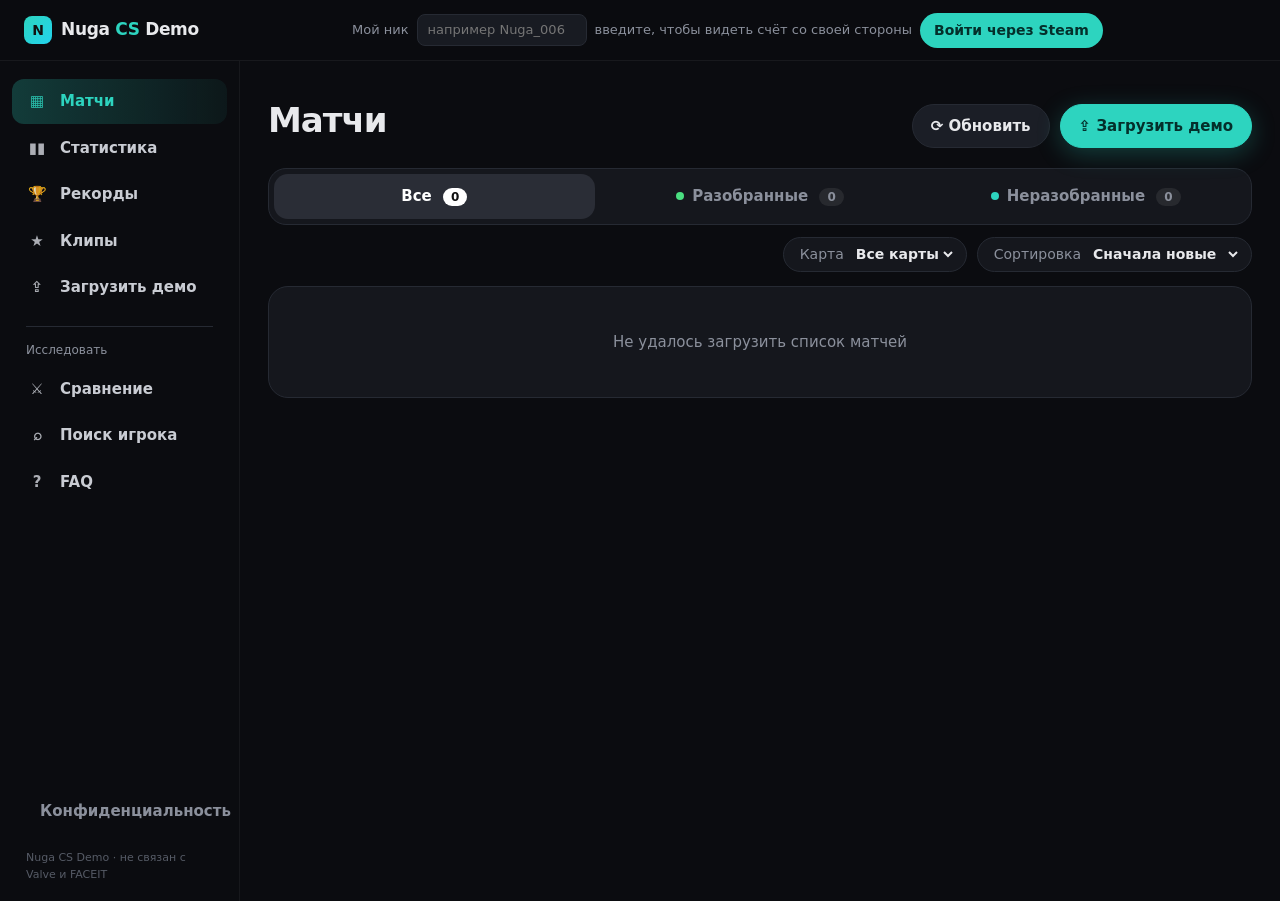
==== static/index.html @ 15edcbb3 "Удаление разбора: кнопка 🗑 в списке матчей и на странице матча DELETE /api/match/<id> — может удалит" ====
<!doctype html>
<html lang="ru">
<head>
<meta charset="utf-8">
<meta name="viewport" content="width=device-width, initial-scale=1, viewport-fit=cover">
<title>Nuga CS Demo</title>
<link rel="manifest" href="/static/manifest.json">
<meta name="theme-color" content="#0b0c10">
<link rel="icon" type="image/png" href="/static/icons/favicon-64.png">
<link rel="apple-touch-icon" href="/static/icons/apple-touch-icon.png">
<meta name="apple-mobile-web-app-capable" content="yes">
<meta name="mobile-web-app-capable" content="yes">
<meta name="apple-mobile-web-app-status-bar-style" content="black-translucent">
<meta name="apple-mobile-web-app-title" content="Nuga CS">
<style>
  :root {
    --bg: #0f1115; --panel: #181b22; --line: #262a33;
    --text: #e8e9ec; --muted: #8b909c; --accent: #2dd4bf; --on-accent: #042f2b;
    --win: #4ade80; --lose: #e0474c;
    --t: #e8b14a; --ct: #5b9dff;
  }
  * { box-sizing: border-box; }
  body { margin: 0; background: var(--bg); color: var(--text);
         font: 15px/1.5 system-ui, -apple-system, "Segoe UI", sans-serif; }
  .wrap { max-width: 1100px; margin: 0 auto; padding: 32px 16px 64px; }
  h1 { margin: 0 0 4px; font-size: 28px; }
  h1 span { color: var(--accent); }
  .sub { color: var(--muted); margin-bottom: 28px; }

  .drop { display: block; border: 2px dashed var(--line); border-radius: 14px; padding: 40px 16px;
          text-align: center; background: var(--panel); cursor: pointer; transition: .15s; }
  .drop:hover, .drop.over { border-color: var(--accent); }
  .drop b { color: var(--accent); }
  .drop small { color: var(--muted); display: block; margin-top: 6px; }
  input[type=file] { display: none; }

  .status { margin-top: 16px; color: var(--muted); min-height: 22px; }
  .status.err { color: var(--lose); }
  .bar { height: 6px; background: var(--line); border-radius: 3px; overflow: hidden; margin-top: 8px; display: none; }
  .bar div { height: 100%; width: 0; background: var(--accent); transition: width .2s; }

  .result { display: none; margin-top: 32px; }
  .meta { display: flex; gap: 12px; flex-wrap: wrap; margin-bottom: 20px; }
  .chip { background: var(--panel); border: 1px solid var(--line); border-radius: 999px; padding: 6px 14px; }
  .chip b { color: var(--accent); }

  h2 { font-size: 18px; margin: 28px 0 10px; }
  .scroll { overflow-x: auto; background: var(--panel); border: 1px solid var(--line); border-radius: 12px; }
  table { border-collapse: collapse; width: 100%; white-space: nowrap; }
  th, td { padding: 9px 12px; text-align: right; border-bottom: 1px solid var(--line); }
  th { color: var(--muted); font-weight: 600; font-size: 13px; }
  th:first-child, td:first-child { text-align: left; }
  tr:last-child td { border-bottom: 0; }
  .team-head td { background: #1f232c; color: var(--accent); font-weight: 600; text-align: left; }
  .good { color: var(--win); } .bad { color: var(--lose); }

  .duel td { text-align: center; min-width: 70px; }
  .duel th { text-align: center; }
  .cell { border-radius: 6px; padding: 4px 6px; display: inline-block; min-width: 52px; }

  /* --- 2D-реплей --- */
  .rounds { display: flex; flex-wrap: wrap; gap: 6px; margin-bottom: 12px; }
  .rbtn { background: var(--panel); color: var(--text); border: 1px solid var(--line); border-radius: 8px;
          padding: 4px 0; width: 38px; cursor: pointer; font: inherit; font-size: 13px; border-bottom-width: 3px; }
  .rbtn.t { border-bottom-color: var(--t); } .rbtn.ct { border-bottom-color: var(--ct); }
  .rbtn.active { background: var(--accent); border-color: var(--accent); color: var(--on-accent); }

  .replay { display: grid; grid-template-columns: minmax(0, 640px) 1fr; gap: 16px; align-items: start; }
  @media (max-width: 820px) { .replay { grid-template-columns: 1fr; } }
  .stage { background: var(--panel); border: 1px solid var(--line); border-radius: 12px; padding: 10px; }
  canvas { width: 100%; aspect-ratio: 1; display: block; border-radius: 8px; background: #0b0d11; }
  .controls { display: flex; align-items: center; gap: 10px; margin-top: 10px; }
  .controls button { background: var(--accent); color: var(--on-accent); border: 0; border-radius: 8px; padding: 6px 14px;
                     font: inherit; cursor: pointer; min-width: 74px; }
  .controls select { background: var(--bg); color: var(--text); border: 1px solid var(--line);
                     border-radius: 8px; padding: 5px; font: inherit; }
  .controls input[type=range] { flex: 1; accent-color: var(--accent); }
  .time { font-variant-numeric: tabular-nums; color: var(--muted); min-width: 44px; text-align: right; }

  .feed { background: var(--panel); border: 1px solid var(--line); border-radius: 12px; padding: 12px; min-height: 120px; }
  .feed h3 { margin: 0 0 8px; font-size: 14px; color: var(--muted); font-weight: 600; }
  .kill { display: flex; gap: 6px; align-items: baseline; padding: 4px 0; font-size: 14px; flex-wrap: wrap; }
  .kill .w { color: var(--muted); font-size: 12px; }
  .kill .tm { color: var(--muted); font-size: 12px; margin-left: auto; font-variant-numeric: tabular-nums; }
  .tc { color: var(--t); } .ctc { color: var(--ct); }
  .note { color: var(--muted); font-size: 13px; margin-top: 8px; }
  .kill.bomb { color: var(--muted); font-style: italic; }

  /* Поиск игрока FACEIT */
  .search { display: flex; gap: 8px; margin-bottom: 16px; }
  .search input { flex: 1; min-width: 0; background: var(--panel); color: var(--text); border: 1px solid var(--line);
                  border-radius: 10px; padding: 10px 14px; font: inherit; }
  .search input:focus { outline: none; border-color: var(--accent); }
  .search button { background: var(--accent); color: var(--on-accent); border: 0; border-radius: 10px; padding: 0 18px;
                   font: inherit; font-weight: 600; cursor: pointer; }
  .pcard { display: flex; align-items: center; gap: 14px; background: var(--panel); border: 1px solid var(--line);
           border-radius: 12px; padding: 12px 14px; margin-bottom: 10px; }
  .pcard img { width: 52px; height: 52px; border-radius: 50%; object-fit: cover; background: #2a2f3a; }
  .pcard .nm { font-size: 18px; font-weight: 700; }
  .pcard .lv { margin-left: auto; text-align: right; }
  .pcard .lv b { font-size: 22px; color: var(--accent); }
  .mlist { display: flex; flex-direction: column; gap: 6px; margin-bottom: 28px; }
  .mrow { display: grid; grid-template-columns: 6px 150px 1fr 70px 60px 60px 190px; gap: 12px; align-items: center;
          background: var(--panel); border: 1px solid var(--line); border-radius: 10px; padding: 8px 12px 8px 0;
          font-size: 14px; overflow: hidden; }
  .mrow .rs { align-self: stretch; }
  .mrow .rs.w { background: var(--win); } .mrow .rs.l { background: var(--lose); } .mrow .rs.n { background: var(--line); }
  .mrow .mp { font-weight: 600; } .mrow .dt { color: var(--muted); font-size: 12px; }
  .mrow .num { text-align: right; font-variant-numeric: tabular-nums; }
  .mrow a { color: var(--accent); text-decoration: none; text-align: right; font-weight: 600; }
  .mrow a:hover { text-decoration: underline; }
  .mrow .acts { display: flex; gap: 10px; align-items: center; justify-content: flex-end; white-space: nowrap; }
  .mrow .acts button { border: 0; border-radius: 8px; padding: 5px 12px; font: inherit; font-size: 13px; font-weight: 700; cursor: pointer; }
  .mrow .openbtn { background: var(--win); color: #0b0c10; }
  .mrow .upbtn { background: #2a2f3a; color: var(--text); }
  .mrow .upbtn:hover { background: #343a47; }
  .donebadge { display: inline-block; margin-left: 6px; font-size: 11px; font-weight: 700; color: var(--win);
               background: rgba(74,222,128,.15); border-radius: 6px; padding: 1px 6px; vertical-align: 2px; }
  @media (max-width: 700px) {
    .mrow { grid-template-columns: 6px minmax(0, 1fr) 54px 60px 96px; gap: 8px; }
    .mrow .hide, .mrow .acts a { display: none; }
  }

  /* Разобранные матчи */
  .hist { display: grid; grid-template-columns: repeat(auto-fill, minmax(230px, 1fr)); gap: 10px; margin-bottom: 8px; }
  .mcard { background: var(--panel); border: 1px solid var(--line); border-radius: 12px; padding: 12px 14px;
           cursor: pointer; color: var(--text); font: inherit; text-align: left; transition: .15s; }
  .mcard:hover { border-color: var(--accent); transform: translateY(-1px); }
  .mcard .top { display: flex; justify-content: space-between; align-items: baseline; }
  .mcard .mp { font-weight: 700; font-size: 16px; }
  .mcard .sc { font-weight: 800; font-size: 18px; font-variant-numeric: tabular-nums; }
  .mcard .sub { color: var(--muted); font-size: 12px; margin-top: 4px; }
  .mcard .mvp { margin-top: 8px; font-size: 13px; }
  .mcard .mvp b { color: var(--accent); }
  .chip.btn { cursor: pointer; color: var(--text); font: inherit; }
  .mcard.win { border-left: 4px solid var(--win); } .mcard.lose { border-left: 4px solid var(--lose); }
  .mcard .you { color: var(--muted); font-size: 12px; }

  /* Мой ник */
  .mebar { display: flex; align-items: center; gap: 8px; flex-wrap: wrap; color: var(--muted); font-size: 13px; margin: -14px 0 24px; }
  .mebar input { background: var(--panel); color: var(--text); border: 1px solid var(--line); border-radius: 8px;
                 padding: 5px 10px; font: inherit; width: 170px; }
  .mebar input:focus { outline: none; border-color: var(--accent); }
  .mebar b { color: var(--accent); }
  tr.me td { background: rgba(45,212,191, .08); }
  tr.me td:first-child { box-shadow: inset 3px 0 0 var(--accent); }
  .prow.me .pn { color: var(--accent); }
  .chip.btn:hover { border-color: var(--accent); }

  /* Моя статистика */
  .tiles { display: grid; grid-template-columns: repeat(auto-fill, minmax(118px, 1fr)); gap: 8px; margin-bottom: 12px; }
  .tile { background: var(--panel); border: 1px solid var(--line); border-radius: 12px; padding: 10px 12px; }
  .tile .lb { color: var(--muted); font-size: 12px; }
  .tile .vl { font-size: 22px; font-weight: 800; font-variant-numeric: tabular-nums; margin-top: 2px; }
  .tile .vl.good { color: var(--win); } .tile .vl.bad { color: var(--lose); }
  .mygrid { display: grid; grid-template-columns: minmax(0, 3fr) minmax(0, 2fr); gap: 12px; }
  @media (max-width: 820px) { .mygrid { grid-template-columns: 1fr; } }
  .chart { background: var(--panel); border: 1px solid var(--line); border-radius: 12px; padding: 12px 14px; }
  .chart h3, .maps h3 { margin: 0 0 8px; font-size: 14px; color: var(--muted); font-weight: 600; }
  .chart svg { width: 100%; height: auto; display: block; }
  .chart circle { cursor: pointer; }
  .maps { background: var(--panel); border: 1px solid var(--line); border-radius: 12px; padding: 12px 14px; }
  .maprow { display: grid; grid-template-columns: 76px 1fr 54px 44px; gap: 8px; align-items: center; font-size: 13px;
            padding: 6px 0; border-top: 1px solid var(--line); }
  .maprow:first-of-type { border-top: 0; }
  .maprow .wr { height: 8px; background: rgba(224,71,76,.55); border-radius: 4px; overflow: hidden; }
  .maprow .wr i { display: block; height: 100%; background: var(--win); }
  .maprow .n { text-align: right; color: var(--muted); font-variant-numeric: tabular-nums; }
  .maprow .r { text-align: right; font-weight: 700; font-variant-numeric: tabular-nums; }

  /* Разбор игрока */
  .pctrl { display: flex; gap: 10px; flex-wrap: wrap; margin-bottom: 12px; }
  .pctrl select { background: var(--panel); color: var(--text); border: 1px solid var(--line); border-radius: 10px;
                  padding: 8px 12px; font: inherit; min-width: 200px; }
  .seg { display: inline-flex; background: var(--panel); border: 1px solid var(--line); border-radius: 10px; padding: 3px; }
  .seg button { background: none; border: 0; color: var(--muted); font: inherit; padding: 5px 14px; border-radius: 8px; cursor: pointer; }
  .seg button.on { background: var(--accent); color: var(--on-accent); }
  .pgrid { display: grid; grid-template-columns: minmax(0, 640px) 1fr; gap: 16px; align-items: start; }
  @media (max-width: 820px) { .pgrid { grid-template-columns: 1fr; } }
  .pbox { background: var(--panel); border: 1px solid var(--line); border-radius: 12px; padding: 12px 14px; margin-bottom: 12px; }
  .pbox h3 { margin: 0 0 8px; font-size: 14px; color: var(--muted); font-weight: 600; }
  .pchips { display: flex; gap: 8px; flex-wrap: wrap; }
  .pchips .chip { padding: 4px 10px; font-size: 13px; }
  .wrow { display: grid; grid-template-columns: 110px 1fr 34px 48px; gap: 8px; align-items: center; font-size: 13px; padding: 3px 0; }
  .wrow .wb { height: 8px; background: #1f232c; border-radius: 4px; overflow: hidden; }
  .wrow .wb i { display: block; height: 100%; background: var(--accent); border-radius: 4px; }
  .wrow .n { text-align: right; font-variant-numeric: tabular-nums; }
  .wrow .h { text-align: right; color: var(--muted); font-size: 12px; }
  .drow { display: flex; justify-content: space-between; font-size: 13px; padding: 4px 0; border-top: 1px solid var(--line); }
  .drow:first-of-type { border-top: 0; }
  .plink { background: none; border: 0; color: var(--text); font: inherit; padding: 0; cursor: pointer;
           border-bottom: 1px dashed var(--muted); }
  .plink:hover { color: var(--accent); border-color: var(--accent); }

  /* Экономика */
  .eco { overflow-x: auto; background: var(--panel); border: 1px solid var(--line); border-radius: 12px; padding: 12px; }
  .eco-grid { display: grid; gap: 4px; align-items: end; min-width: max-content; }
  .eco-name { font-weight: 600; font-size: 13px; padding-right: 10px; white-space: nowrap; align-self: center; }
  .ecell { width: 52px; background: none; border: 1px solid transparent; border-radius: 8px; padding: 4px 2px;
           cursor: pointer; color: var(--text); font: inherit; display: flex; flex-direction: column;
           align-items: center; gap: 3px; }
  .ecell:hover { border-color: var(--line); }
  .ecell.cur { border-color: var(--accent); }
  .ecell .bar { width: 22px; height: 64px; background: #1f232c; border-radius: 4px; display: flex; align-items: flex-end; overflow: hidden; }
  .ecell .bar i { display: block; width: 100%; border-radius: 4px 4px 0 0; }
  .ecell .v { font-size: 11px; color: var(--muted); font-variant-numeric: tabular-nums; }
  .ecell .bt { font-size: 10px; font-weight: 700; border-radius: 4px; padding: 0 4px; background: #2a2f3a; color: var(--muted); }
  .ecell.won .bt { background: var(--win); color: #0f1115; }
  .eco-rn { width: 52px; text-align: center; font-size: 12px; color: var(--muted); }
  .eco-legend { display: flex; gap: 14px; flex-wrap: wrap; color: var(--muted); font-size: 12px; margin-top: 10px; }
  .eco-legend b { color: var(--text); }

  /* Хайлайты */
  .hl { display: flex; gap: 8px; overflow-x: auto; padding-bottom: 8px; margin-bottom: 12px;
        scrollbar-width: thin; scrollbar-color: var(--line) transparent; }
  .hl::-webkit-scrollbar { height: 6px; }
  .hl::-webkit-scrollbar-track { background: transparent; }
  .hl::-webkit-scrollbar-thumb { background: var(--line); border-radius: 3px; }
  .hl::-webkit-scrollbar-thumb:hover { background: var(--muted); }
  .hitem { flex: 0 0 auto; display: flex; gap: 4px; }
  .hclip { background: var(--panel); border: 1px solid var(--line); border-radius: 12px; color: var(--text);
           font-size: 18px; width: 44px; cursor: pointer; transition: .15s; }
  .hclip:hover { border-color: var(--accent); }
  .hclip:disabled { opacity: .5; cursor: wait; }
  .cs2 { background: var(--panel); border: 1px solid var(--accent); border-radius: 12px; padding: 14px 16px; margin-bottom: 14px; }
  .cs2 h3 { margin: 0 0 10px; font-size: 15px; display: flex; justify-content: space-between; align-items: center; }
  .cs2 h3 button { background: none; border: 0; color: var(--muted); font-size: 20px; cursor: pointer; }
  .cs2 ol { margin: 0; padding-left: 20px; display: flex; flex-direction: column; gap: 10px; font-size: 14px; }
  .cs2 .muted { color: var(--muted); font-size: 12px; }
  .cmd { display: flex; gap: 6px; margin-top: 5px; }
  .cmd code { flex: 1; min-width: 0; overflow-x: auto; white-space: nowrap; background: #0b0d11; border: 1px solid var(--line);
              border-radius: 8px; padding: 7px 10px; font: 13px ui-monospace, Consolas, monospace; color: #e8c547; }
  .cmd button { background: var(--accent); color: var(--on-accent); border: 0; border-radius: 8px; padding: 0 12px; font: inherit;
                font-size: 13px; cursor: pointer; white-space: nowrap; }
  .clipnote { color: var(--muted); font-size: 12px; margin: -4px 0 12px; min-height: 16px; }
  .clipnote.rec { color: var(--lose); font-weight: 600; }
  .hcard { flex: 0 0 auto; display: flex; align-items: center; gap: 10px; background: var(--panel);
           border: 1px solid var(--line); border-radius: 12px; padding: 8px 12px; cursor: pointer;
           color: var(--text); font: inherit; text-align: left; transition: .15s; }
  .hcard:hover { border-color: var(--accent); transform: translateY(-1px); }
  .hcard .bd { font-weight: 800; font-size: 14px; border-radius: 8px; padding: 6px 8px; min-width: 46px; text-align: center; }
  .bd.ace { background: linear-gradient(135deg, #ffd34d, #ff8a1f); color: #1a1205; }
  .bd.k4 { background: #2dd4bf; color: #042f2b; } .bd.k3 { background: #3a3f4b; color: #fff; }
  .bd.cl { background: #7b4dff; color: #fff; }
  .hcard .hn { font-weight: 600; font-size: 14px; }
  .hcard .hs { color: var(--muted); font-size: 12px; }

  /* Таблица команд в реплее */
  .side { display: flex; flex-direction: column; gap: 12px; }
  .tpanel { background: var(--panel); border: 1px solid var(--line); border-radius: 12px; overflow: hidden; }
  .thead { display: flex; align-items: center; gap: 8px; padding: 8px 12px; background: #1f232c; font-weight: 600; }
  .thead .tag { font-size: 11px; font-weight: 700; padding: 1px 6px; border-radius: 4px; color: #0f1115; }
  .thead .tag.t { background: var(--t); } .thead .tag.ct { background: var(--ct); }
  .thead .sc { margin-left: auto; font-size: 18px; font-variant-numeric: tabular-nums; }
  .prow { display: grid; grid-template-columns: minmax(0, 1fr) 44px auto 74px 56px; gap: 8px;
          align-items: center; padding: 5px 12px; font-size: 13px; border-top: 1px solid var(--line); }
  .prow.dead { opacity: .38; }
  .prow .pn { overflow: hidden; text-overflow: ellipsis; white-space: nowrap; font-weight: 600; }
  .prow .hpb { height: 5px; background: #000; border-radius: 3px; overflow: hidden; }
  .prow .hpb i { display: block; height: 100%; }
  .prow .nd { display: flex; gap: 3px; color: var(--muted); font-size: 11px; min-width: 0; }
  .prow .nd b { color: #fff; background: #2a2f3a; border-radius: 3px; padding: 0 4px; font-weight: 600; }
  .prow .nd .c4 { background: #a3241c; }
  .prow .wp { color: var(--muted); font-size: 12px; text-align: right; overflow: hidden; text-overflow: ellipsis; white-space: nowrap; }
  .prow .mn { color: #e8c547; text-align: right; font-variant-numeric: tabular-nums; }

  .score { display: flex; align-items: center; justify-content: center; gap: 16px;
           background: var(--panel); border: 1px solid var(--line); border-radius: 12px;
           padding: 10px 16px; margin-bottom: 12px; font-weight: 600; }
  .score .num { font-size: 26px; font-variant-numeric: tabular-nums; }
  .score .sep { color: var(--muted); }
  .score .lead { color: var(--win); }
  .score .small { color: var(--muted); font-weight: 400; font-size: 13px; }

  /* Таблицы, которые листаются вбок: ник игрока (первая колонка) остаётся на месте */
  .scroll th:first-child, .scroll td:first-child { position: sticky; left: 0; z-index: 1; background: var(--panel); }
  .scroll tr.team-head td:first-child { background: #1f232c; }
  .scroll tr.me td:first-child { background: #12302c; }

  /* ---------- Телефон ---------- */
  @media (max-width: 600px) {
    .wrap { padding: 20px 12px 48px; }
    h1 { font-size: 24px; }
    h2 { font-size: 17px; margin-top: 24px; }
    .sub { margin-bottom: 20px; font-size: 14px; }
    .mebar { margin-top: -8px; }
    .mebar input { width: 140px; }

    .drop { padding: 28px 12px; }

    /* Счёт над реплеем: названия и цифры в одну строку, пояснение — отдельной строкой */
    .score { flex-wrap: wrap; gap: 4px 10px; padding: 10px; font-size: 14px; }
    .score .num { font-size: 22px; }
    .score .small { width: 100%; text-align: center; }

    /* Кнопки раундов — одной строкой с прокруткой, а не в три ряда */
    .rounds { flex-wrap: nowrap; overflow-x: auto; padding-bottom: 6px; scrollbar-width: none; }
    .rounds::-webkit-scrollbar { display: none; }
    .rbtn { flex: 0 0 auto; width: 40px; padding: 6px 0; }

    .stage { padding: 6px; }
    .controls { gap: 6px; }
    .controls button { min-width: 0; padding: 8px 12px; }

    /* Таблица команд в реплее: убираем оружие, чтобы ники не обрезались */
    .prow { grid-template-columns: minmax(0, 1fr) 36px auto 52px; padding: 5px 10px; }
    .prow .wp { display: none; }

    th, td { padding: 7px 8px; font-size: 13px; }
    .duel td { min-width: 58px; }
    .cell { min-width: 44px; padding: 3px 4px; }

    .hist { grid-template-columns: 1fr; }
    .pctrl select { min-width: 0; flex: 1; }
    .wrow { grid-template-columns: 90px 1fr 28px 52px; }
    .pcard .nm { font-size: 16px; }
    .pcard img { width: 44px; height: 44px; }
  }

  /* ---------- Боковое меню и страницы ---------- */
  .layout { display: grid; grid-template-columns: 240px minmax(0, 1fr); max-width: 1440px; margin: 0 auto; }
  .sidenav { position: sticky; top: 60px; height: calc(100vh - 60px); padding: 18px 12px; display: flex; flex-direction: column;
             gap: 2px; overflow-y: auto; border-right: 1px solid rgba(255,255,255,.05); }
  .sidenav a { display: flex; align-items: center; gap: 12px; padding: 11px 14px; border-radius: 12px; color: #c9ccd3;
               text-decoration: none; font-weight: 600; font-size: 15px; transition: .12s; }
  .sidenav a:hover { background: #16181e; color: #fff; }
  .sidenav a.on { background: linear-gradient(90deg, rgba(45,212,191,.24), rgba(45,212,191,.06)); color: var(--accent); }
  .sidenav .ni { width: 22px; text-align: center; font-size: 15px; opacity: .85; }
  .nsep { margin: 14px 14px 6px; padding-top: 14px; border-top: 1px solid var(--line); color: var(--muted); font-size: 12px; }
  .nfoot { margin-top: auto; color: #565b66; font-size: 11px; padding: 12px 14px 0; }
  .layout .wrap { max-width: none; margin: 0; padding: 26px 28px 60px; min-width: 0; }
  .view { display: none; } .view.on { display: block; }
  .topbar .topin { max-width: 1440px; padding: 0 24px; }

  .phead { display: flex; justify-content: space-between; align-items: flex-end; gap: 16px; flex-wrap: wrap; margin-bottom: 20px; }
  .phead h1 { font-size: 34px; margin: 0; letter-spacing: -.03em; }
  .psub { color: var(--muted); margin-top: 2px; }
  .pact { display: flex; gap: 10px; flex-wrap: wrap; }
  .pbtn { display: inline-flex; align-items: center; gap: 8px; background: #1b1e26; border: 1px solid var(--line); color: var(--text);
          border-radius: 999px; padding: 10px 18px; font: inherit; font-weight: 700; cursor: pointer; text-decoration: none; }
  .pbtn:hover { border-color: #3a3f4b; }
  .pbtn.primary { background: var(--accent); border-color: var(--accent); color: var(--on-accent); box-shadow: 0 6px 24px rgba(45,212,191,.25); }
  .pbtn:disabled { opacity: .6; cursor: wait; }

  .segtabs { display: flex; background: #15171d; border: 1px solid var(--line); border-radius: 18px; padding: 5px; gap: 5px; margin-bottom: 12px; }
  .segtabs button { flex: 1; background: none; border: 0; color: var(--muted); font: inherit; font-weight: 700; padding: 11px 8px;
                    border-radius: 14px; cursor: pointer; white-space: nowrap; }
  .segtabs button:hover { color: var(--text); }
  .segtabs button.on { background: #2a2d36; color: #fff; }
  .segtabs .cnt { display: inline-block; background: rgba(255,255,255,.08); border-radius: 999px; padding: 0 8px; font-size: 12px; margin-left: 6px; }
  .segtabs button.on .cnt { background: #fff; color: #111; }
  .segtabs .dot { display: inline-block; width: 8px; height: 8px; border-radius: 50%; margin-right: 8px; vertical-align: 1px; }
  .dot.g { background: var(--win); } .dot.o { background: var(--accent); }

  .filters { display: flex; gap: 10px; justify-content: flex-end; flex-wrap: wrap; margin-bottom: 14px; }
  .fsel { display: flex; align-items: center; gap: 8px; background: #15171d; border: 1px solid var(--line); border-radius: 999px;
          padding: 6px 10px 6px 16px; color: var(--muted); font-size: 14px; }
  .fsel select { background: transparent; border: 0; color: var(--text); font: inherit; font-weight: 700; cursor: pointer; outline: none; }
  .fsel option { background: #15171d; }

  .mtable { background: #15171d; border: 1px solid var(--line); border-radius: 20px; overflow: hidden; }
  .mth, .mtr { display: grid; grid-template-columns: minmax(230px, 2.3fr) 1.1fr .8fr 1fr 1fr minmax(170px, 1.4fr);
               align-items: center; gap: 12px; padding: 0 20px; }
  .mth { height: 50px; color: var(--muted); font-size: 13px; font-weight: 600; background: #1b1e26; }
  .mth span:not(:first-child) { text-align: center; } .mth span:last-child { text-align: right; }
  .mgroup { padding: 14px 20px 8px; font-weight: 700; font-size: 14px; border-top: 1px solid var(--line); }
  .mgroup small { color: var(--muted); font-weight: 400; margin-left: 6px; }
  .mtr { min-height: 74px; border-top: 1px solid var(--line); transition: background-color .12s; }
  .mtr.win { background-image: linear-gradient(90deg, rgba(74,222,128,.11), transparent 42%); }
  .mtr.lose { background-image: linear-gradient(90deg, rgba(224,71,76,.11), transparent 42%); }
  .mtr.done { cursor: pointer; } .mtr.done:hover { background-color: #1c1f27; }
  .mmap { display: flex; align-items: center; gap: 12px; min-width: 0; }
  .micon { flex: 0 0 auto; width: 46px; height: 46px; border-radius: 12px; display: grid; place-items: center; font-weight: 900;
           font-size: 13px; color: #111; letter-spacing: .02em; position: relative; overflow: hidden; }
  /* Миниатюра радара поверх цветной плашки; если картинки нет — видны буквы */
  .micon img { position: absolute; inset: 0; width: 100%; height: 100%; object-fit: cover; transform: scale(1.25);
               background: #0b0c10; }
  .micon img.logo-icon { transform: none; object-fit: contain; padding: 3px; background: #1b1e26; }
  .micon::after { content: ""; position: absolute; inset: 0; border-radius: 12px; box-shadow: inset 0 0 0 2px var(--ring, transparent); }
  .mname { font-weight: 700; white-space: nowrap; } .mname .s { margin-left: 8px; font-weight: 800; }
  .s.w, .mscore.w { color: var(--win); } .s.l, .mscore.l { color: var(--lose); }
  .mmeta { color: var(--muted); font-size: 12px; margin-top: 3px; white-space: nowrap; }
  .mtag { display: inline-block; font-size: 11px; font-weight: 700; border-radius: 6px; padding: 1px 7px; margin-right: 6px;
          background: rgba(255,85,0,.16); color: #ff6a1a; }   /* FACEIT — фирменный оранжевый */
  .mtag.up { background: rgba(91,157,255,.15); color: var(--ct); }
  .mtime { color: var(--muted); font-size: 13px; text-align: center; }
  .mscore { font-size: 22px; font-weight: 900; text-align: center; font-variant-numeric: tabular-nums; }
  .mscore span { margin: 0 2px; opacity: .6; }
  .mkda { text-align: center; font-weight: 700; font-variant-numeric: tabular-nums; } .mkda span { color: var(--muted); font-weight: 400; }
  .mrat { text-align: center; } .mrat b { font-size: 16px; }
  .mrat .rb { height: 4px; width: 84px; margin: 5px auto 0; background: #2a2d36; border-radius: 2px; overflow: hidden; }
  .mrat .rb i { display: block; height: 100%; border-radius: 2px; }
  .mrat .none { color: #565b66; }
  .mact { display: flex; justify-content: flex-end; align-items: center; gap: 8px; }
  .abtn { border: 0; border-radius: 999px; padding: 8px 14px; font: inherit; font-size: 13px; font-weight: 700; cursor: pointer;
          white-space: nowrap; text-decoration: none; display: inline-flex; align-items: center; gap: 6px; }
  .abtn.imp { background: rgba(45,212,191,.15); color: var(--accent); } .abtn.imp:hover { background: rgba(45,212,191,.25); }
  .abtn.ghost { background: #262a33; color: var(--text); } .abtn.ghost:hover { background: #303540; }
  .hlchip { border: 1px solid rgba(45,212,191,.5); color: var(--accent); border-radius: 8px; padding: 3px 9px; font-size: 13px; font-weight: 700; }
  .chev { color: var(--muted); font-size: 22px; line-height: 1; }
  .delbtn { border: 0; background: none; color: var(--muted); cursor: pointer; font-size: 16px; padding: 4px 6px; border-radius: 8px; opacity: .55; }
  .delbtn:hover { opacity: 1; color: var(--lose); background: rgba(239,68,68,.12); }
  .chip.btn.del:hover { border-color: var(--lose); color: var(--lose); }
  .mempty { padding: 44px 20px; text-align: center; color: var(--muted); }

  /* Статистика */
  .shead { display: grid; grid-template-columns: 1fr auto; gap: 14px; margin-bottom: 16px; }
  .sprof, .selo { background: #15171d; border: 1px solid var(--line); border-radius: 20px; padding: 18px 22px; }
  .sprof { display: flex; align-items: center; gap: 16px; }
  .sprof img { width: 64px; height: 64px; border-radius: 50%; object-fit: cover; background: #2a2f3a; }
  .sprof .nm { font-size: 24px; font-weight: 800; }
  .shead .mt { color: var(--muted); font-size: 14px; } .shead .mt b { color: var(--text); }
  .selo { min-width: 240px; }
  .selo .ev { margin: 4px 0 6px; } .selo .ev b { font-size: 24px; font-weight: 900; }
  .selo .lb { height: 6px; background: #2a2d36; border-radius: 3px; overflow: hidden; }
  .selo .lb i { display: block; height: 100%; background: var(--accent); }
  .selo .sm { display: flex; justify-content: space-between; font-size: 12px; margin-top: 4px; }
  .acc { color: var(--accent); }
  .sbar { position: sticky; top: 60px; z-index: 12; display: flex; gap: 10px; align-items: center; flex-wrap: wrap;
          background: rgba(11,12,16,.92); backdrop-filter: blur(8px); padding: 10px 0; margin-bottom: 4px; border-bottom: 1px solid var(--line); }
  .schips { display: flex; gap: 6px; overflow-x: auto; scrollbar-width: none; }
  .schips::-webkit-scrollbar { display: none; }
  .schips button { background: #1b1e26; border: 1px solid var(--line); color: var(--text); border-radius: 999px; padding: 7px 14px;
                   font: inherit; font-weight: 700; font-size: 14px; cursor: pointer; white-space: nowrap; }
  .schips button:hover { border-color: var(--accent); }
  .sgrid { display: grid; grid-template-columns: repeat(auto-fill, minmax(240px, 1fr)); gap: 12px; }
  .scard { position: relative; background: #15171d; border: 1px solid var(--line); border-radius: 18px; padding: 16px 18px; overflow: hidden; }
  .scard::before { content: ""; position: absolute; left: 18px; top: 0; width: 44px; height: 3px; border-radius: 0 0 3px 3px; background: #3a3f4b; }
  .scard .top { display: flex; justify-content: space-between; align-items: center; gap: 8px; }
  .scard .lb { color: #c9ccd3; font-size: 14px; font-weight: 600; display: flex; align-items: center; gap: 6px; }
  .q { display: inline-grid; place-items: center; width: 17px; height: 17px; border-radius: 50%; background: #2a2d36; color: var(--muted);
       font-size: 11px; font-weight: 800; cursor: help; }
  .scard .gr { font-size: 12px; font-weight: 800; border-radius: 6px; padding: 2px 8px; background: #2a2d36; color: #c9ccd3; }
  .scard .vl { font-size: 34px; font-weight: 900; letter-spacing: -.02em; margin: 10px 0 2px; font-variant-numeric: tabular-nums; }
  .scard .sb { color: var(--muted); font-size: 13px; }
  .scard.ex::before, .scard.gd::before { background: var(--win); } .scard.bd::before { background: var(--lose); }
  .scard.ex .vl, .scard.gd .vl { color: var(--win); } .scard.bd .vl { color: var(--lose); }
  .scard.ex .gr, .scard.gd .gr { background: rgba(74,222,128,.15); color: var(--win); }
  .scard.bd .gr { background: rgba(224,71,76,.15); color: var(--lose); }
  .cgrid { display: grid; grid-template-columns: repeat(5, 1fr); gap: 10px; background: #15171d; border: 1px solid var(--line);
           border-radius: 20px; padding: 16px; margin-bottom: 8px; }
  .ccell { background: #1b1e26; border-radius: 14px; padding: 14px; text-align: center; }
  .ccell .lb { color: var(--muted); font-size: 14px; } .ccell .vl { font-size: 28px; font-weight: 900; }
  .ccell .vl small { font-size: 16px; color: var(--muted); font-weight: 600; } .ccell .sb { color: var(--muted); font-size: 13px; }
  .ccell .cb { height: 4px; background: #2a2d36; border-radius: 2px; overflow: hidden; margin-top: 8px; } .ccell .cb i { display: block; height: 100%; }
  .tseg { margin-bottom: 10px; }
  @media (max-width: 760px) {
    .shead { grid-template-columns: 1fr; } .sbar { top: 56px; }
    .cgrid { grid-template-columns: repeat(3, 1fr); }
    .scard .vl { font-size: 28px; }
  }

  /* Клипы */
  .clipbar { display: flex; gap: 10px; flex-wrap: wrap; justify-content: space-between; margin-bottom: 16px; }
  .clipbar .seg { background: #15171d; border: 1px solid var(--line); border-radius: 12px; padding: 4px; display: inline-flex; gap: 2px; }
  .clipbar .seg button { background: none; border: 0; color: var(--muted); font: inherit; font-weight: 700; padding: 7px 14px; border-radius: 9px; cursor: pointer; }
  .clipbar .seg button.on { background: var(--accent); color: var(--on-accent); }
  .cgal { display: grid; grid-template-columns: repeat(auto-fill, minmax(250px, 1fr)); gap: 14px; }
  .clipc { background: #15171d; border: 1px solid var(--line); border-radius: 18px; overflow: hidden; cursor: pointer; text-align: left;
           color: var(--text); font: inherit; padding: 0; transition: .15s; display: flex; flex-direction: column; }
  .clipc:hover { border-color: var(--accent); transform: translateY(-2px); }
  .clipc .thumb { position: relative; height: 132px; display: grid; place-items: center; overflow: hidden;
                  background: radial-gradient(circle at 50% 120%, color-mix(in srgb, var(--mc) 45%, transparent), transparent 70%), #0f1116; }
  .clipc .thumb .rad { position: absolute; inset: -20%; background-size: cover; background-position: center; opacity: .18; }
  .clipc .thumb img.lg { position: relative; width: 84px; height: 84px; object-fit: contain; filter: drop-shadow(0 6px 14px rgba(0,0,0,.5)); }
  .clipc .thumb .bd { position: absolute; left: 12px; top: 12px; font-size: 14px; font-weight: 800; border-radius: 8px; padding: 5px 10px;
                      box-shadow: 0 4px 14px rgba(0,0,0,.35); }
  .clipc .thumb .play { position: absolute; right: 12px; bottom: 12px; width: 38px; height: 38px; border-radius: 50%; display: grid; place-items: center;
                        background: rgba(0,0,0,.55); border: 1px solid rgba(255,255,255,.18); font-size: 15px; }
  .clipc:hover .play { background: var(--accent); color: var(--on-accent); }
  .clipc .info { padding: 12px 14px 14px; }
  .clipc .who { font-weight: 800; } .clipc .who.me { color: var(--accent); }
  .clipc .det { color: var(--muted); font-size: 13px; margin-top: 2px; }

  /* Рекорды */
  .recs { display: grid; grid-template-columns: repeat(auto-fill, minmax(280px, 1fr)); gap: 14px; }
  .rec { position: relative; overflow: hidden; min-height: 168px; background: #15171d; border: 1px solid var(--line); border-radius: 20px;
         padding: 18px 20px; cursor: pointer; text-align: left; color: var(--text); font: inherit; display: flex; flex-direction: column;
         transition: .15s; }
  .rec:hover { border-color: #3a3f4b; transform: translateY(-2px); }
  .rec .bg { position: absolute; right: -30px; top: 50%; width: 190px; height: 190px; transform: translateY(-50%); opacity: .22;
             background-position: center; background-size: contain; background-repeat: no-repeat; pointer-events: none; }
  .rec .bg.txt { display: grid; place-items: center; font-size: 72px; font-weight: 900; color: var(--c); opacity: .14; }
  .rec .lb { color: var(--muted); font-size: 14px; position: relative; }
  .rec .vl { font-size: 42px; font-weight: 900; letter-spacing: -.03em; line-height: 1.15; position: relative; }
  .rec .ft { margin-top: auto; display: flex; justify-content: space-between; align-items: flex-end; position: relative; }
  .rec .mp { font-weight: 700; } .rec .dt { color: var(--muted); font-size: 13px; }
  .rec .sc { font-weight: 800; font-size: 14px; }
  .rec.empty { cursor: default; } .rec.empty:hover { transform: none; border-color: var(--line); }
  .rec.empty .vl { color: #565b66; }

  /* Сравнение */
  .vs { display: grid; grid-template-columns: 1fr auto 1fr; gap: 20px; align-items: center; margin-bottom: 28px; }
  .vsp { text-align: center; }
  .vsp .av { width: 132px; height: 132px; border-radius: 26px; object-fit: cover; background: #1b1e26; display: block; margin: 0 auto 12px;
             border: 2px solid var(--c); box-shadow: 0 0 34px color-mix(in srgb, var(--c) 45%, transparent); }
  .vsp .nm { font-size: 22px; font-weight: 800; color: var(--c); }
  .vsp .mt { color: var(--muted); font-size: 13px; margin: 2px 0 8px; }
  .vsp .tags { display: flex; gap: 6px; justify-content: center; flex-wrap: wrap; }
  .vsp .tags span { background: #1b1e26; border-radius: 999px; padding: 3px 10px; font-size: 13px; font-weight: 700; }
  .vsp .lead { margin-top: 10px; font-weight: 800; color: var(--c); }
  .vsp .chg { margin-top: 10px; }
  .vsmid { color: var(--muted); font-weight: 900; font-size: 28px; }
  .vs.n1, .vs.n2 { grid-template-columns: repeat(2, 1fr); }
  .vs.n3 { grid-template-columns: 1fr auto 1fr 1fr; }
  .vs.n4 { grid-template-columns: repeat(4, 1fr); } .vs.n5 { grid-template-columns: repeat(5, 1fr); }
  .vs.n6 { grid-template-columns: repeat(6, 1fr); }
  .vs.n4 .vsmid, .vs.n5 .vsmid, .vs.n6 .vsmid { display: none; }
  .vs.n4 .vsp .av, .vs.n5 .vsp .av, .vs.n6 .vsp .av, .vs.n4 .pickbtn, .vs.n5 .pickbtn, .vs.n6 .pickbtn { width: 96px; height: 96px; }
  .vs.n5 .vsp .nm, .vs.n6 .vsp .nm { font-size: 17px; }
  .vsp { position: relative; }
  .vsp .rm { position: absolute; top: -6px; right: calc(50% - 76px); width: 26px; height: 26px; border-radius: 50%; border: 1px solid var(--line);
             background: #1b1e26; color: var(--muted); font-size: 16px; cursor: pointer; z-index: 2; }
  .vsp .rm:hover { color: var(--lose); border-color: var(--lose); }
  .vs.n4 .vsp .rm, .vs.n5 .vsp .rm, .vs.n6 .vsp .rm { right: calc(50% - 58px); }
  .mcmp { background: #15171d; border: 1px solid var(--line); border-radius: 20px; overflow-x: auto; }
  .mrowc { display: grid; gap: 10px; align-items: center; padding: 10px 18px; border-top: 1px solid var(--line); min-width: max-content; }
  .mrowc.mhd { border-top: 0; background: #1b1e26; font-weight: 800; text-align: center; }
  .mgt { padding: 14px 18px 6px; font-weight: 800; border-top: 1px solid var(--line); }
  .ml { color: #c9ccd3; font-size: 14px; }
  .mc { text-align: center; font-variant-numeric: tabular-nums; }
  .mc b { display: block; font-size: 18px; } .mc.top b { color: var(--text); } .mc:not(.top) b { color: #9aa0ab; font-weight: 700; }
  .mc i { display: block; height: 4px; border-radius: 2px; margin: 5px auto 0; max-width: 90px; opacity: .85; }
  .pickbtn { width: 132px; height: 132px; border-radius: 50%; border: 2px dashed #3a3f4b; background: #15171d; color: var(--accent);
             font-size: 54px; cursor: pointer; display: grid; place-items: center; margin: 0 auto 12px; }
  .pickbtn:hover { border-color: var(--accent); }
  .cgroup { font-size: 20px; font-weight: 800; margin: 26px 0 6px; padding-bottom: 8px; border-bottom: 1px solid var(--line); }
  .crow { display: grid; grid-template-columns: 26px 70px 1fr 70px 26px; gap: 12px; align-items: center; padding: 12px 0 4px; }
  .crow .lbl { grid-column: 1 / -1; text-align: center; color: var(--muted); font-size: 14px; margin-bottom: -4px; }
  .crow .v { font-size: 22px; font-weight: 800; font-variant-numeric: tabular-nums; }
  .crow .v.l { text-align: right; color: var(--ca, #5bb8ff); } .crow .v.r { color: var(--cb, #ff5d73); }
  .crow .v.dim { opacity: .5; }
  .crow .line { position: relative; height: 3px; border-radius: 2px;
                background: linear-gradient(90deg, var(--ca, #5bb8ff) var(--p), var(--cb, #ff5d73) var(--p)); }
  .crow .line::after { content: ""; position: absolute; left: var(--p); top: -5px; width: 2px; height: 13px; background: #fff; opacity: .7; }
  .crow .cr { text-align: center; font-size: 18px; }
  .pickrow { display: flex; align-items: center; gap: 10px; padding: 9px 0; border-top: 1px solid var(--line); }
  .pickrow span { flex: 1; font-weight: 600; }
  .pickrow button { background: none; border: 0; color: var(--accent); font: inherit; font-weight: 700; cursor: pointer; }
  @media (max-width: 760px) {
    .vs, .vs.n4, .vs.n5, .vs.n6 { grid-template-columns: 1fr 1fr; } .vsmid { display: none; }
    .vsp .rm { right: calc(50% - 58px); }
    .vsp .av, .pickbtn { width: 96px; height: 96px; } .vsp .nm { font-size: 17px; }
    .crow { grid-template-columns: 18px 56px 1fr 56px 18px; gap: 8px; } .crow .v { font-size: 18px; }
  }

  .nfoot .plink2 { color: #8b909c; }
  .dangerz { margin-top: 26px; background: rgba(224,71,76,.06); border: 1px solid rgba(224,71,76,.35); border-radius: 14px; padding: 16px 18px; }
  .dangerz[hidden] { display: none; }
  .dangerz h3 { margin: 0 0 4px; font-size: 16px; } .dangerz p { color: var(--muted); margin: 0 0 12px; font-size: 14px; }
  .dangerbtn { background: transparent; color: var(--lose); border: 1px solid var(--lose); border-radius: 10px; padding: 9px 16px;
               font: inherit; font-weight: 700; cursor: pointer; }
  .dangerbtn.sure { background: var(--lose); color: #fff; }
  .faq details { background: #15171d; border: 1px solid var(--line); border-radius: 14px; padding: 14px 18px; margin-bottom: 8px; }
  .faq summary { font-weight: 700; cursor: pointer; }
  .faq p { color: var(--muted); margin: 10px 0 0; }

  @media (max-width: 1000px) {
    .mth { display: none; }
    .mtr { grid-template-columns: minmax(0, 1fr) auto; padding: 10px 14px; }
    .mtr .mtime, .mtr .mscore, .mtr .mkda, .mtr .mrat { display: none; }
    .mact .ghost { display: none; }
  }
  .nmore { display: none; }
  @media (max-width: 760px) {
    .layout { grid-template-columns: 1fr; }
    /* Нижнее меню, как в мобильных приложениях: 4 главных раздела + «Ещё» */
    .sidenav { position: fixed; top: auto; left: 0; right: 0; bottom: 0; z-index: 30; height: auto; flex-direction: row; gap: 0;
               padding: 6px 6px calc(6px + env(safe-area-inset-bottom)); overflow: visible;
               border-right: 0; border-top: 1px solid rgba(255,255,255,.08); background: rgba(11,12,16,.94); backdrop-filter: blur(14px); }
    .sidenav a, .nmore { flex: 1; flex-direction: column; gap: 3px; padding: 6px 2px; font-size: 11px; font-weight: 600; border-radius: 10px;
                         text-align: center; justify-content: center; color: #9aa0ab; white-space: nowrap; }
    .sidenav a.on { background: none; color: var(--accent); }
    .sidenav .ni { font-size: 19px; width: auto; }
    .nmore { display: flex; align-items: center; background: none; border: 0; font: inherit; font-size: 11px; font-weight: 600; cursor: pointer; }
    /* Второстепенные разделы — в выпадающем «Ещё» */
    .sidenav a[data-view="upload"], .sidenav a[data-view="clips"], .sidenav a[data-view="compare"], .sidenav a[data-view="search"], .sidenav a[data-view="faq"] { display: none; }
    .sidenav.more a[data-view="upload"], .sidenav.more a[data-view="clips"], .sidenav.more a[data-view="compare"],
    .sidenav.more a[data-view="search"], .sidenav.more a[data-view="faq"] {
      display: flex; position: fixed; right: 10px; width: 190px; flex-direction: row; gap: 10px; justify-content: flex-start;
      font-size: 15px; padding: 12px 14px; background: #1b1e26; border: 1px solid var(--line); border-radius: 12px; color: var(--text); }
    .sidenav.more a[data-view="upload"]  { bottom: calc(298px + env(safe-area-inset-bottom)); }
    .sidenav.more a[data-view="clips"]   { bottom: calc(244px + env(safe-area-inset-bottom)); }
    .sidenav.more a[data-view="compare"] { bottom: calc(190px + env(safe-area-inset-bottom)); }
    .sidenav.more a[data-view="search"]  { bottom: calc(136px + env(safe-area-inset-bottom)); }
    .sidenav.more a[data-view="faq"]     { bottom: calc(82px + env(safe-area-inset-bottom)); }
    .sidenav.more .nmore { color: var(--accent); }
    .nsep, .nfoot { display: none; }
    .layout .wrap { padding: 18px 12px calc(96px + env(safe-area-inset-bottom)); }
    .phead h1 { font-size: 26px; }
    .segtabs button { font-size: 13px; padding: 9px 4px; }
    .segtabs .dot { display: none; }
    .tabs { top: 56px; }
    .topbar { padding-top: env(safe-area-inset-top); }
  }

  /* Баннер «Установить приложение» */
  .installbar { display: flex; align-items: center; gap: 12px; background: linear-gradient(90deg, rgba(45,212,191,.14), rgba(34,211,238,.06));
                border: 1px solid rgba(45,212,191,.35); border-radius: 16px; padding: 12px 14px; margin-bottom: 18px; }
  .installbar[hidden] { display: none; }
  .installbar img { width: 44px; height: 44px; border-radius: 11px; }
  .installbar div { flex: 1; min-width: 0; } .installbar div > b { display: block; }
  .installbar .pbtn[hidden] { display: none; }
  .installbar span { color: var(--muted); font-size: 13px; }
  .installbar .pbtn { padding: 8px 14px; white-space: nowrap; }
  .ibx { background: none; border: 0; color: var(--muted); font-size: 22px; cursor: pointer; padding: 0 4px; }
  @media (display-mode: standalone) { .installbar { display: none !important; } }

  /* ---------- Каркас приложения ---------- */
  body { background: #0b0c10; }
  .topbar { position: sticky; top: 0; z-index: 20; background: rgba(11,12,16,.85); backdrop-filter: blur(10px);
            border-bottom: 1px solid rgba(255,255,255,.06); }
  .topin { max-width: 1100px; margin: 0 auto; padding: 0 16px; height: 60px; display: flex; align-items: center; gap: 22px; }
  .logo { display: flex; align-items: center; gap: 9px; color: var(--text); text-decoration: none; font-size: 17px; letter-spacing: -.02em; }
  .logo i { width: 28px; height: 28px; border-radius: 8px; background: linear-gradient(135deg, #2dd4bf, #22d3ee); color: #111;
            display: grid; place-items: center; font-style: normal; font-weight: 900; font-size: 14px; }
  .logo b span { color: var(--accent); }
  .tnav { display: flex; gap: 18px; }
  .tnav a { color: var(--muted); text-decoration: none; font-size: 15px; font-weight: 500; }
  .tnav a:hover, .tnav a.on { color: var(--text); }
  .mebar { margin: 0 0 0 auto !important; }
  .mebar .mel { color: var(--muted); }
  h2.first { margin-top: 0; }
  .steambtn { background: var(--accent); color: var(--on-accent); text-decoration: none; font-weight: 700; font-size: 14px;
              border-radius: 999px; padding: 7px 14px; white-space: nowrap; }
  .steambtn:hover { filter: brightness(1.1); }
  .userbar { margin-left: auto; display: flex; align-items: center; gap: 10px; }
  .userbar img { width: 32px; height: 32px; border-radius: 50%; object-fit: cover; background: #2a2f3a; }
  .userbar .un { font-weight: 700; font-size: 14px; line-height: 1.2; }
  .userbar .ue { color: var(--muted); font-size: 12px; }
  .userbar .ue b { color: var(--accent); }
  .userbar a.out { color: var(--muted); font-size: 13px; text-decoration: none; border: 1px solid var(--line);
                   border-radius: 999px; padding: 5px 12px; }
  .userbar a.out:hover { color: var(--text); border-color: #3a3f4b; }
  .coinbtn { display: flex; align-items: center; gap: 6px; background: rgba(232,197,71,.12); color: #e8c547; border: 0;
             border-radius: 999px; padding: 6px 12px; font: inherit; font-weight: 800; font-size: 14px; cursor: pointer; position: relative; }
  .coinbtn:hover { background: rgba(232,197,71,.2); }
  .coinbtn .dot { position: absolute; top: 2px; right: 2px; width: 8px; height: 8px; border-radius: 50%; background: var(--lose); }
  .coin { display: inline-block; width: 18px; height: 18px; vertical-align: -4px;
          background: url("/static/coin.png?v=2") center / contain no-repeat; }
  .modal { position: fixed; inset: 0; z-index: 50; background: rgba(0,0,0,.6); display: none; align-items: center; justify-content: center; padding: 16px; }
  .modal.on { display: flex; }
  .mbox { background: var(--panel); border: 1px solid var(--line); border-radius: 20px; width: min(440px, 100%); max-height: 90vh;
          overflow: auto; padding: 22px; }
  .mbox h3 { margin: 0; display: flex; justify-content: space-between; align-items: center; font-size: 18px; }
  .mbox h3 button { background: none; border: 0; color: var(--muted); font-size: 24px; cursor: pointer; }
  .bal { font-size: 44px; font-weight: 900; margin: 10px 0 2px; display: flex; align-items: center; gap: 10px; }
  .bal .coin { width: 44px; height: 44px; }
  .bonusbtn { width: 100%; margin: 14px 0; background: var(--accent); color: var(--on-accent); border: 0; border-radius: 12px; padding: 12px;
              font: inherit; font-weight: 800; cursor: pointer; }
  .bonusbtn:disabled { background: #2a2f3a; color: var(--muted); cursor: default; }
  .prices { display: grid; gap: 6px; font-size: 14px; color: var(--muted); margin-bottom: 14px; }
  .prices div { display: flex; justify-content: space-between; }
  .prices b { color: var(--text); }
  .clog div { display: flex; justify-content: space-between; gap: 10px; font-size: 13px; padding: 7px 0; border-top: 1px solid var(--line); }
  .clog .p { color: var(--win); font-weight: 700; } .clog .m { color: var(--lose); font-weight: 700; }
  .clog small { color: var(--muted); display: block; }
  .gate { background: var(--panel); border: 1px dashed var(--line); border-radius: 14px; padding: 30px 16px; text-align: center; }
  .gate p { color: var(--muted); margin: 0 0 14px; }
  .price-note { color: var(--muted); font-size: 13px; margin-top: 8px; }
  .loginerr { background: rgba(224,71,76,.12); color: var(--lose); border-radius: 10px; padding: 10px 14px; margin-bottom: 14px; }
  #home { padding-top: 8px; }
  .wrap { padding-top: 22px; }
  .result { margin-top: 0; }

  .back { display: inline-block; color: var(--accent); text-decoration: none; font-weight: 600; margin: 4px 0 12px; }
  .back:hover { text-decoration: underline; }
  .mhead { position: relative; min-height: 180px; border-radius: 22px; border: 1px solid var(--line); overflow: hidden;
           padding: 22px 26px; display: flex; flex-direction: column; justify-content: flex-end; margin-bottom: 12px; }
  .mhead .mmap { font-weight: 800; letter-spacing: .14em; font-size: 14px; color: #c9ccd3; }
  .mhead .msc { font-size: 64px; font-weight: 900; letter-spacing: -.04em; line-height: 1.05; }
  .mhead .msc span { color: var(--muted); margin: 0 6px; }
  .mhead .msub { color: var(--muted); font-size: 14px; }
  .mbadge { position: absolute; top: 18px; right: 18px; border-radius: 999px; padding: 4px 14px; font-weight: 700; font-size: 14px;
            background: rgba(255,255,255,.08); color: var(--muted); }
  .mbadge.win { background: rgba(74,222,128,.18); color: var(--win); }
  .mbadge.lose { background: rgba(224,71,76,.18); color: var(--lose); }

  .tabs { position: sticky; top: 60px; z-index: 15; display: flex; gap: 4px; background: rgba(24,27,34,.95); backdrop-filter: blur(8px);
          border: 1px solid var(--line); border-radius: 14px; padding: 4px; margin: 6px 0 20px; overflow-x: auto; scrollbar-width: none; }
  .tabs::-webkit-scrollbar { display: none; }
  .tabs button { flex: 1 0 auto; background: none; border: 0; color: var(--muted); font: inherit; font-weight: 600; font-size: 14px;
                 padding: 9px 14px; border-radius: 10px; cursor: pointer; }
  .tabs button:hover { color: var(--text); }
  .tabs button.on { background: #2a2f3a; color: var(--text); }
  .pane { display: none; }
  .pane.on { display: block; }

  @media (max-width: 600px) {
    .topin { gap: 12px; height: 56px; }
    .userbar .ut, .mebar input { display: none; }
    .steambtn { padding: 6px 12px; font-size: 13px; }
    .logo b { display: none; }
    .tnav { gap: 12px; }
    .mebar .mel, #meNote { display: none; }
    .mebar input { width: 120px; }
    .tabs { top: 56px; }
    .mhead { min-height: 150px; padding: 16px 18px; }
    .mhead .msc { font-size: 48px; }
  }
</style>
</head>
<body>
<header class="topbar">
  <div class="topin">
    <a class="logo" href="/"><i>N</i><b>Nuga <span>CS</span> Demo</b></a>
    <div class="mebar" id="guestBar">
      <span class="mel">Мой ник</span>
      <input id="meInput" placeholder="например Nuga_006" autocomplete="off">
      <span id="meNote"></span>
      <a class="steambtn" href="/auth/steam">Войти через Steam</a>
    </div>
    <div class="userbar" id="userBar" hidden></div>
  </div>
</header>

<div class="layout">
  <!-- ===== Боковое меню ===== -->
  <aside class="sidenav" id="sidenav">
    <a href="/app" data-view="matches"><span class="ni">▦</span>Матчи</a>
    <a href="/app/stats" data-view="stats"><span class="ni">▮▮</span>Статистика</a>
    <a href="/app/records" data-view="records"><span class="ni">🏆</span>Рекорды</a>
    <a href="/app/clips" data-view="clips"><span class="ni">★</span>Клипы</a>
    <a href="/app/upload" data-view="upload"><span class="ni">⇪</span>Загрузить демо</a>
    <div class="nsep">Исследовать</div>
    <a href="/app/compare" data-view="compare"><span class="ni">⚔</span>Сравнение</a>
    <a href="/app/search" data-view="search"><span class="ni">⌕</span>Поиск игрока</a>
    <a href="/app/faq" data-view="faq"><span class="ni">?</span>FAQ</a>
    <button class="nmore" id="navMore" type="button"><span class="ni">⋯</span>Ещё</button>
    <div class="nfoot"><a href="/privacy" class="plink2">Конфиденциальность</a><br>Nuga CS Demo · не связан с Valve и FACEIT</div>
  </aside>

  <main class="wrap">
  <div id="home">
    <div class="installbar" id="installBar" hidden>
      <img src="/static/icons/icon-192.png" alt="">
      <div><b>Nuga CS Demo на телефоне</b><span id="installText">Установите как приложение — иконка на главном экране и полный экран.</span></div>
      <button class="pbtn primary" id="installBtn">Установить</button>
      <button class="ibx" id="installClose" title="Скрыть">×</button>
    </div>
    <!-- Матчи -->
    <section class="view" data-view="matches">
      <div class="phead">
        <div><h1>Матчи</h1><div class="psub" id="mSub"></div></div>
        <div class="pact">
          <button class="pbtn" id="syncBtn" title="Обновить список с FACEIT">⟳ Обновить</button>
          <a class="pbtn primary" href="/app/upload" data-view="upload">⇪ Загрузить демо</a>
        </div>
      </div>
      <div class="segtabs" id="mTabs">
        <button data-f="all" class="on">Все <span class="cnt" id="cAll">0</span></button>
        <button data-f="done"><i class="dot g"></i>Разобранные <span class="cnt" id="cDone">0</span></button>
        <button data-f="todo"><i class="dot o"></i>Неразобранные <span class="cnt" id="cTodo">0</span></button>
      </div>
      <div class="filters">
        <label class="fsel"><span>Карта</span><select id="fMap"><option value="">Все карты</option></select></label>
        <label class="fsel"><span>Сортировка</span><select id="fSort">
          <option value="new">Сначала новые</option>
          <option value="old">Сначала старые</option>
          <option value="rating">По рейтингу</option>
        </select></label>
      </div>
      <div class="mtable" id="mTable"></div>
    </section>

    <!-- Статистика -->
    <section class="view" data-view="stats">
      <div class="phead"><div><h1>Статистика</h1><div class="psub">По всем разобранным матчам, где вы играли</div></div></div>
      <div id="mystats"></div>
    </section>

    <!-- Рекорды -->
    <section class="view" data-view="records">
      <div class="phead"><div><h1>Рекорды</h1>
        <div class="psub">Личные рекорды по всем разобранным матчам. Нажмите на карточку, чтобы открыть матч.</div>
        <div class="psub" id="recSub"></div></div></div>
      <div class="recs" id="recs"></div>
    </section>

    <!-- Клипы -->
    <section class="view" data-view="clips">
      <div class="phead"><div><h1>Клипы</h1><div class="psub" id="clipSub">Все яркие моменты из ваших разобранных матчей</div></div></div>
      <div class="clipbar">
        <div class="seg" id="clipType">
          <button data-t="all" class="on">Все</button><button data-t="ACE">ACE</button><button data-t="4K">4K</button>
          <button data-t="3K">3K</button><button data-t="1v">Клатчи</button>
        </div>
        <div class="seg" id="clipWho"><button data-w="me" class="on">Мои</button><button data-w="all">Все игроки</button></div>
      </div>
      <div class="cgal" id="clipGrid"></div>
    </section>

    <!-- Сравнение -->
    <section class="view" data-view="compare">
      <div class="phead"><div><h1>Сравнение</h1><div class="psub">До 5 игроков FACEIT — по последним 20 матчам каждого</div></div>
        <div class="pact"><button class="pbtn" id="cmpRefresh">⟳ Обновить</button></div></div>
      <div class="vs" id="vs"></div>
      <div id="cmpBars"></div>
    </section>

    <!-- Загрузка -->
    <section class="view" data-view="upload">
      <div class="phead"><div><h1>Загрузить демо</h1><div class="psub">Демку можно скачать в комнате матча на FACEIT кнопкой «Watch demo»</div></div></div>
      <div class="gate" id="gate" hidden>
        <p>Войдите через Steam, чтобы разбирать демки и видеть свои матчи.<br>При регистрации — <b>20 монет</b> в подарок.</p>
        <a class="steambtn" href="/auth/steam">Войти через Steam</a>
      </div>
      <label class="drop" id="drop">
        <input type="file" id="file" accept=".dem,.gz,.zst">
        <div><b>Выберите файл</b> или перетащите его сюда</div>
        <small>.dem, .dem.gz или .dem.zst · до 700 МБ</small>
      </label>
      <div class="price-note" id="priceNote">Разбор новой демки — 2 <span class="coin"></span>. Уже разобранные матчи открываются бесплатно.</div>
      <div class="status" id="status"></div>
      <div class="bar" id="bar"><div></div></div>
    </section>

    <!-- Поиск игрока -->
    <section class="view" data-view="search">
      <div class="phead"><div><h1>Поиск игрока</h1><div class="psub">Профиль и последние матчи любого игрока FACEIT</div></div></div>
      <form class="search" id="search">
        <input id="nick" placeholder="Введите ник на FACEIT" autocomplete="off">
        <button type="submit">Найти</button>
      </form>
      <div id="player"></div>
    </section>

    <!-- FAQ -->
    <section class="view" data-view="faq">
      <div class="phead"><div><h1>FAQ</h1><div class="psub">Частые вопросы</div></div></div>
      <div class="faq">
        <details open><summary>Где взять демку матча?</summary><p>Откройте матч на FACEIT (кнопка «Комната» в списке матчей), нажмите «Watch demo» — скачается файл <b>.dem.zst</b>. Его и загружайте, переименовывать не нужно.</p></details>
        <details><summary>Сколько стоит разбор?</summary><p>Разбор новой демки — 2 монеты. При регистрации дарим 20 монет, каждый день можно забрать бонус +3. Матч, который уже кто-то разобрал, открывается бесплатно.</p></details>
        <details><summary>Что значит Rating, KAST, FK–FD?</summary><p><b>Rating 1.0</b> — общая оценка игры по формуле HLTV, 1.00 — средний уровень. <b>KAST</b> — процент раундов, где вы убили, ассистнули, выжили или вас разменяли. <b>FK–FD</b> — первые убийства и первые смерти в раундах.</p></details>
        <details><summary>Можно ли поделиться матчем?</summary><p>Да — на странице матча есть кнопка «Скопировать ссылку». Смотреть по ссылке можно без входа.</p></details>
        <details><summary>Безопасен ли вход через Steam?</summary><p>Пароль вводится только на сайте Steam. Мы получаем лишь ваш Steam ID — по нему находим профиль FACEIT.</p></details>
        <details><summary>Какие данные вы храните?</summary><p>Steam ID, открытый профиль FACEIT, монеты и разборы матчей. Демки удаляются сразу после разбора, паролей мы не видим. Подробно — на странице <a href="/privacy" style="color:var(--accent)">«Конфиденциальность»</a>.</p></details>
        <details><summary>Почему матч не открывается в CS2?</summary><p>CS2 открывает только демки текущей версии игры. После крупного обновления старые демки могут перестать запускаться.</p></details>
      </div>
      <div class="dangerz" id="dangerZone" hidden>
        <h3>Аккаунт</h3>
        <p>Удалятся аккаунт, монеты, история и список ваших матчей. Разборы матчей останутся — в них статистика всех участников.</p>
        <button class="dangerbtn" id="deleteBtn">Удалить мой аккаунт</button>
      </div>
    </section>

    <input type="file" id="rowFile" accept=".dem,.gz,.zst" hidden>
  </div>

  <!-- ===== Страница матча ===== -->
  <section class="result" id="result">
    <a class="back" href="/app" id="back">‹ Матчи</a>
    <div class="mhead" id="mhead"></div>
    <div class="meta" id="meta"></div>

    <div class="tabs" id="tabs">
      <button data-tab="table" class="on">Таблица</button>
      <button data-tab="rounds">Раунды</button>
      <button data-tab="replay">Реплей</button>
      <button data-tab="highlights">Хайлайты</button>
      <button data-tab="player">Игрок</button>
    </div>

    <div class="pane" data-pane="table">
      <h2 class="first">Статистика игроков</h2>
      <div class="scroll"><table id="stats"></table></div>
      <h2>Матрица дуэлей</h2>
      <div class="sub" style="margin:0 0 10px">Число слева — сколько раз игрок строки убил игрока столбца, справа — наоборот.</div>
      <div class="scroll"><table class="duel" id="duels"></table></div>
    </div>

    <div class="pane" data-pane="rounds">
      <h2 class="first">Экономика по раундам</h2>
      <div class="eco"><div id="eco"></div>
        <div class="eco-legend">
          <span>Высота столбика — стоимость закупки команды</span>
          <span><b>П</b> — пистолетка · <b>Э</b> — эко · <b>Ф</b> — форс · <b>FB</b> — фулл-бай</span>
          <span>Зелёная метка — команда выиграла раунд · клик — открыть раунд в реплее</span>
        </div>
      </div>
    </div>

    <div class="pane" data-pane="replay">
      <div class="score" id="score"></div>
      <div class="rounds" id="rounds"></div>
      <div class="replay">
        <div class="stage">
          <canvas id="canvas" width="1024" height="1024"></canvas>
          <div class="controls">
            <button id="play">▶ Play</button>
            <select id="speed">
              <option value="1" selected>1x</option>
              <option value="2">2x</option>
              <option value="4">4x</option>
              <option value="8">8x</option>
            </select>
            <input type="range" id="seek" min="0" max="0" step="0.01" value="0">
            <span class="time" id="time">0:00</span>
          </div>
          <div class="note" id="radarNote"></div>
        </div>
        <div class="side">
          <div id="teams"></div>
          <div class="feed">
            <h3>Киллфид раунда</h3>
            <div id="feed"></div>
          </div>
        </div>
      </div>
    </div>

    <div class="pane" data-pane="highlights">
      <h2 class="first">Хайлайты</h2>
      <div class="hl" id="highlights"></div>
      <div class="clipnote" id="clipNote">🎬 — скачать 2D-клип момента · 🎮 — посмотреть момент в самой CS2</div>
      <div id="cs2Panel"></div>
    </div>

    <div class="pane" data-pane="player">
      <h2 class="first" id="playerTitle">Разбор игрока</h2>
      <div class="pctrl">
        <select id="pSel"></select>
        <div class="seg" id="hMode">
          <button data-m="kills" class="on">Где убивал</button>
          <button data-m="deaths">Где умирал</button>
        </div>
      </div>
      <div class="pgrid">
        <div class="stage">
          <canvas id="heat" width="1024" height="1024"></canvas>
          <div class="note" id="heatNote"></div>
        </div>
        <div id="pinfo"></div>
      </div>
    </div>
  </section>
  </main>
</div>

<div class="modal" id="pickModal">
  <div class="mbox">
    <h3><span>Добавить игрока</span><button id="pickClose" title="Закрыть">×</button></h3>
    <form id="pickForm" class="search" style="margin:12px 0">
      <input id="pickInput" placeholder="Ник на FACEIT" autocomplete="off">
      <button type="submit">Добавить</button>
    </form>
    <div class="note" style="margin:0 0 6px">Игроки из ваших матчей</div>
    <div id="pickList"></div>
  </div>
</div>

<div class="modal" id="coinModal">
  <div class="mbox">
    <h3><span>Монеты</span><button id="coinClose" title="Закрыть">×</button></h3>
    <div id="coinBody"></div>
  </div>
</div>

<script>
const $ = (id) => document.getElementById(id);
const drop = $("drop"), fileInput = $("file"), statusEl = $("status"), bar = $("bar");

// Защита от "вредных" ников: превращаем спецсимволы в безопасный текст
const esc = (s) => String(s).replace(/[&<>"']/g, (c) =>
  ({ "&": "&amp;", "<": "&lt;", ">": "&gt;", '"': "&quot;", "'": "&#39;" }[c]));

function setStatus(text, isError = false) {
  statusEl.textContent = text;
  statusEl.className = "status" + (isError ? " err" : "");
}

// ---------- Мой ник ----------
// Запоминаем в браузере, кто «я», чтобы показывать счёт с моей стороны и подсвечивать меня
let ME = "";
try { ME = localStorage.getItem("nuga.me") || ""; } catch { /* браузер может запрещать хранение — не страшно */ }
$("meInput").value = ME;
updateMeNote();

$("meInput").addEventListener("change", () => setMe($("meInput").value));

function setMe(name) {
  ME = name.trim();
  try { localStorage.setItem("nuga.me", ME); } catch { /* ничего */ }
  $("meInput").value = ME;
  updateMeNote();
  loadHistory();
  if (R.data && $("result").style.display === "block") render(R.data);   // перерисовать открытый матч
}

function updateMeNote() {
  $("meNote").innerHTML = ME ? `счёт и подсветка — со стороны <b>${esc(ME)}</b>` : "введите, чтобы видеть счёт со своей стороны";
}

const isMe = (name) => !!ME && String(name).toLowerCase() === ME.toLowerCase();

// Номер игрока «я» в открытом матче (или -1)
const myIndex = (data) => (data?.players || []).findIndex((p) => isMe(p.name));

// Название команды: «Моя команда» / «Соперники», если я в этом матче, иначе «Команда 1/2»
function teamLabel(data, ti) {
  const teams = [...new Set(data.players.map((p) => p.team))].sort();
  const mi = myIndex(data);
  if (mi < 0) return `Команда ${ti + 1}`;
  return data.players[mi].team === teams[ti] ? "Моя команда" : "Соперники";
}

// ---------- Вход через Steam ----------
let USER = null;
async function loadUser() {
  try {
    const me = await (await fetch("/api/me")).json();
    if (!me.logged_in) { showGuestGate(); return; }
    USER = me;
    $("dangerZone").hidden = false;
    const f = me.faceit;
    $("guestBar").hidden = true;
    $("guestBar").style.display = "none";
    $("userBar").hidden = false;
    $("userBar").innerHTML =
      (me.avatar ? `<img src="${esc(me.avatar)}" alt="">` : `<img alt="">`) +
      `<div class="ut"><div class="un">${esc(me.name)}</div>` +
      `<div class="ue">${f ? `FACEIT ${f.level ?? "-"} ур. · <b>${f.elo ?? "-"}</b> ELO` : "FACEIT не найден"}</div></div>` +
      `<button class="coinbtn" id="coinBtn" title="Монеты"><span class="coin"></span><span id="coinCount">${me.coins}</span>` +
      `${me.bonus_ready ? `<span class="dot" id="coinDot"></span>` : ""}</button>` +
      `<a class="out" href="/auth/logout">Выйти</a>`;
    $("coinBtn").addEventListener("click", openCoins);
    // Ник FACEIT становится «моим» автоматически, а профиль сразу показываем в поиске
    if (f?.nickname) {
      if (!isMe(f.nickname)) setMe(f.nickname);
      $("nick").value = f.nickname;
    }
    loadMyFaceit();
  } catch { /* сервер без входа — работаем как гость */ }
}
if (new URLSearchParams(location.search).get("login") === "error") {
  $("home").insertAdjacentHTML("afterbegin", `<div class="loginerr">Не получилось войти через Steam — попробуйте ещё раз.</div>`);
  history.replaceState({}, "", "/app");
}

// ---------- Монеты ----------
function setCoins(c) {
  if (!USER) return;
  USER.coins = c.coins;
  $("coinCount").textContent = c.coins;
  if (!c.bonus_ready) $("coinDot")?.remove();
}

async function refreshCoins() {
  if (!USER) return;
  try { setCoins(await (await fetch("/api/coins")).json()); } catch { /* ничего */ }
}

async function openCoins() {
  $("coinModal").classList.add("on");
  $("coinBody").innerHTML = `<div class="note">Загружаем...</div>`;
  try {
    renderCoins(await (await fetch("/api/coins")).json());
  } catch {
    $("coinBody").innerHTML = `<div class="status err">Не удалось загрузить баланс</div>`;
  }
}

function renderCoins(c) {
  setCoins(c);
  const when = (ts) => new Date(ts * 1000).toLocaleString("ru-RU", { day: "numeric", month: "short", hour: "2-digit", minute: "2-digit" });
  $("coinBody").innerHTML =
    `<div class="bal"><span class="coin"></span>${c.coins}</div>` +
    `<button class="bonusbtn" id="bonusBtn" ${c.bonus_ready ? "" : "disabled"}>` +
    (c.bonus_ready ? `Забрать ежедневный бонус +${c.daily_bonus}` : "Бонус уже получен — приходите завтра") + `</button>` +
    `<div class="prices">` +
    `<div>Разбор новой демки <b>${c.analysis_price} <span class="coin"></span></b></div>` +
    `<div>Открыть уже разобранный матч <b>бесплатно</b></div>` +
    `<div>Ежедневный бонус <b>+${c.daily_bonus} <span class="coin"></span></b></div>` +
    `<div>Подарок при регистрации <b>+${c.start_coins} <span class="coin"></span></b></div></div>` +
    `<div class="clog"><div style="border:0;color:var(--muted)">История</div>` +
    c.log.map((l) => `<div><span>${esc(l.reason)}<small>${when(l.ts)}</small></span>` +
      `<span class="${l.delta > 0 ? "p" : "m"}">${l.delta > 0 ? "+" : ""}${l.delta}</span></div>`).join("") + `</div>`;
  $("bonusBtn").addEventListener("click", async () => {
    $("bonusBtn").disabled = true;
    const res = await fetch("/api/coins/bonus", { method: "POST" });
    const data = await res.json();
    if (res.ok) renderCoins(data);
    else $("bonusBtn").textContent = data.detail || "Ошибка";
  });
}

$("coinClose").addEventListener("click", () => $("coinModal").classList.remove("on"));
$("coinModal").addEventListener("click", (e) => { if (e.target === $("coinModal")) $("coinModal").classList.remove("on"); });

// Гость: вместо загрузки — приглашение войти
function showGuestGate() {
  $("gate").hidden = false;
  $("drop").style.display = "none";
  $("priceNote").style.display = "none";
}

// ---------- Удаление аккаунта: первое нажатие спрашивает, второе удаляет ----------
$("deleteBtn").addEventListener("click", async () => {
  const b = $("deleteBtn");
  if (!b.classList.contains("sure")) {
    b.classList.add("sure");
    b.textContent = "Точно удалить? Нажмите ещё раз";
    setTimeout(() => { b.classList.remove("sure"); b.textContent = "Удалить мой аккаунт"; }, 6000);
    return;
  }
  b.disabled = true;
  const res = await fetch("/api/me/delete", { method: "POST" });
  if (res.ok) {
    try { localStorage.removeItem("nuga.me"); } catch { /* ничего */ }
    location.href = "/";
  } else {
    b.disabled = false;
    b.textContent = "Не получилось — попробуйте ещё раз";
  }
});

// ---------- Вкладки страницы матча ----------
let TAB = "table";
function setTab(name) {
  TAB = name;
  document.querySelectorAll("#tabs button").forEach((b) => b.classList.toggle("on", b.dataset.tab === name));
  document.querySelectorAll(".pane").forEach((p) => p.classList.toggle("on", p.dataset.pane === name));
  if (name !== "replay" && !R.clip) stop();          // ушли с реплея — ставим на паузу
  if (name === "replay") draw();                      // холст был скрыт — перерисовать под новый размер
  if (name === "player") drawHeat();
}
document.querySelectorAll("#tabs button").forEach((b) => b.addEventListener("click", () => {
  setTab(b.dataset.tab);
  window.scrollTo({ top: $("tabs").offsetTop - 70, behavior: "smooth" });
}));

// ---------- Разделы приложения (боковое меню) ----------
const VIEWS = ["matches", "stats", "records", "clips", "upload", "compare", "search", "faq"];
const VIEW_TITLES = { matches: "Матчи", stats: "Статистика", records: "Рекорды", clips: "Клипы", upload: "Загрузить демо",
                      compare: "Сравнение", search: "Поиск игрока", faq: "FAQ" };
let VIEW = "matches";

function navOn(name) {
  document.querySelectorAll("#sidenav a").forEach((a) => a.classList.toggle("on", a.dataset.view === name));
}

function showView(name, push = true) {
  if (!VIEWS.includes(name)) name = "matches";
  VIEW = name;
  stop();
  $("result").style.display = "none";
  $("home").style.display = "";
  $("cs2Panel").innerHTML = "";
  document.querySelectorAll(".view").forEach((v) => v.classList.toggle("on", v.dataset.view === name));
  navOn(name);
  if (push) history.pushState({}, "", name === "matches" ? "/app" : `/app/${name}`);
  document.title = `${VIEW_TITLES[name]} — Nuga CS Demo`;
  window.scrollTo({ top: 0 });
  if (name === "compare") initCompare();
}
const showHome = () => showView("matches", false);
const viewFromPath = () => (location.pathname.match(/^\/app\/([a-z]+)/) || [])[1] || "matches";

document.querySelectorAll("a[data-view]").forEach((a) => a.addEventListener("click", (e) => {
  e.preventDefault();
  showView(a.dataset.view);
}));
$("back").addEventListener("click", (e) => { e.preventDefault(); showView("matches"); });

// Шапка матча: карта, счёт с моей стороны и «Победа/Поражение»
function renderHeader(data) {
  const teams = [...new Set(data.players.map((p) => p.team))].sort();
  const won = [0, 0];
  R.roundWinners.forEach((w) => { if (w >= 0) won[w]++; });
  const mi = myIndex(data);
  let a = won[0], b = won[1], badge = "", sub = `${data.rounds} раундов`;
  if (mi >= 0) {
    const my = teams.indexOf(data.players[mi].team);
    a = won[my]; b = won[1 - my];
    badge = a > b ? `<span class="mbadge win">Победа</span>` : a < b ? `<span class="mbadge lose">Поражение</span>` : `<span class="mbadge">Ничья</span>`;
  }
  const map = mapTitle(data.map);
  $("mhead").style.background =
    `linear-gradient(90deg, rgba(11,12,16,.96) 35%, rgba(11,12,16,.55)), ` +
    `url("/static/maps/${encodeURIComponent(data.map)}.png") right -40px center / 360px auto no-repeat, ` +
    `radial-gradient(circle at 85% 20%, rgba(45,212,191,.25), transparent 55%), #15171d`;
  $("mhead").innerHTML = `${badge}<div class="mmap">${esc(map.toUpperCase())}</div>` +
    `<div class="msc">${a}<span>:</span>${b}</div><div class="msub">${sub}</div>`;
  document.title = `${map} ${a}:${b} — Nuga CS Demo`;
}

// ---------- Сохранённые матчи ----------
const mapTitle = (m) => (m || "?").replace(/^de_/, "").replace(/^./, (c) => c.toUpperCase());

let MATCH_LIST = [];      // сохранённые разборы
let LAST_PLAYER = null;   // последний показанный профиль FACEIT

async function loadHistory() {
  try {
    const list = await (await fetch("/api/matches")).json();
    MATCH_LIST = list;
    renderMyStats();
    if (LAST_PLAYER) renderPlayer(LAST_PLAYER);   // обновить пометки «Разобран» в списке FACEIT
    renderMatchesPage();
    renderRecords();
    renderClips();
  } catch {
    $("mTable").innerHTML = `<div class="mempty">Не удалось загрузить список матчей</div>`;
  }
}

// ---------- Страница «Матчи»: матчи FACEIT + мои разборы в одной таблице ----------
let MY_FACEIT = null;         // мой профиль FACEIT с последними матчами
let MFILTER = "all";          // all / done / todo

async function loadMyFaceit() {
  const nick = USER?.faceit?.nickname;
  if (nick) {
    try {
      const res = await fetch(`/api/faceit/player?nickname=${encodeURIComponent(nick)}&limit=30`);
      if (res.ok) MY_FACEIT = await res.json();
    } catch { /* FACEIT недоступен — покажем только разборы */ }
  }
  renderMatchesPage();
}

const myStat = (m, nick) => (m.stats || []).find((q) => String(q.name).toLowerCase() === String(nick || "").toLowerCase()) || null;

function buildRows() {
  const nick = USER?.faceit?.nickname || ME;
  const rows = [], used = new Set();
  for (const fm of MY_FACEIT?.matches || []) {
    const saved = findSaved(fm, nick);
    if (saved) used.add(saved.id);
    const [a, b] = String(fm.score || "").split(":").map((x) => parseInt(x));
    const st = saved ? myStat(saved, nick) : null;
    rows.push({ ts: fm.finished_at || 0, map: fm.map, a, b, won: fm.won, k: fm.kills, d: fm.deaths, as: fm.assists,
                rating: st?.rating ?? null, saved, fid: fm.match_id, url: fm.url, src: "faceit", hl: saved?.highlights || 0 });
  }
  // Разборы, которых нет среди последних матчей FACEIT (старые или загруженные вручную)
  for (const m of MATCH_LIST) {
    if (used.has(m.id)) continue;
    const st = myStat(m, nick);
    let a = m.score[0], b = m.score[1];
    if (st && st.team >= 0) { a = m.score[st.team]; b = m.score[1 - st.team]; }
    rows.push({ ts: m.created, map: m.map, a, b, won: st ? (a > b ? true : a < b ? false : null) : null,
                k: st?.kills, d: st?.deaths, as: st?.assists, rating: st?.rating ?? null,
                saved: m, src: "upload", hl: m.highlights || 0 });
  }
  return rows;
}

// Значок карты: сначала логотип из static/maps/icons/<карта>.png, если его нет — радар, если нет и радара — буквы
function mapIconImg(map) {
  const m = encodeURIComponent(map);
  return `<img src="/static/maps/icons/${m}.png" alt="" loading="lazy" class="logo-icon" ` +
    `onerror="if(!this.dataset.r){this.dataset.r=1;this.className='';this.src='/static/maps/${m}.png'}else{this.remove()}">`;
}

// Цвет и сокращение для значка карты
const MAP_COLORS = { de_mirage: "#e7a64a", de_inferno: "#e0663b", de_ancient: "#45b07a", de_anubis: "#d6b13f", de_nuke: "#58a0e6",
                     de_dust2: "#e3c27a", de_overpass: "#5bbcb4", de_vertigo: "#9b8cf0", de_train: "#a7adb7" };
const mapColor = (m) => MAP_COLORS[m] || "#8b909c";
const mapAbbr = (m) => mapTitle(m).replace(/[^A-Za-zА-Яа-я0-9]/g, "").slice(0, 2).toUpperCase() || "?";

function dayLabel(ts) {
  const d = new Date(ts * 1000), t = new Date();
  const day = (x) => new Date(x.getFullYear(), x.getMonth(), x.getDate()).getTime();
  const diff = Math.round((day(t) - day(d)) / 86400000);
  if (diff === 0) return "Сегодня";
  if (diff === 1) return "Вчера";
  return d.toLocaleDateString("ru-RU", { day: "numeric", month: "long" });
}

function renderMatchesPage() {
  const box = $("mTable");
  const setCounts = (a, d, t) => { $("cAll").textContent = a; $("cDone").textContent = d; $("cTodo").textContent = t; };
  if (!USER) {
    setCounts(0, 0, 0);
    $("mSub").textContent = "";
    box.innerHTML = `<div class="mempty">Войдите через Steam — здесь появятся ваши матчи FACEIT и разборы.<br><br>` +
      `<a class="steambtn" href="/auth/steam">Войти через Steam</a></div>`;
    return;
  }
  const all = buildRows();
  const done = all.filter((r) => r.saved).length;
  setCounts(all.length, done, all.length - done);
  $("mSub").textContent = `Разобрано матчей: ${done}`;

  // Фильтр по карте — только карты, которые есть в списке
  const sel = $("fMap"), cur = sel.value;
  const maps = [...new Set(all.map((r) => r.map).filter(Boolean))].sort();
  sel.innerHTML = `<option value="">Все карты</option>` + maps.map((m) => `<option value="${esc(m)}">${esc(mapTitle(m))}</option>`).join("");
  sel.value = maps.includes(cur) ? cur : "";

  let rows = all.filter((r) => MFILTER === "all" || (MFILTER === "done") === !!r.saved)
                .filter((r) => !sel.value || r.map === sel.value);
  const sort = $("fSort").value;
  if (sort === "old") rows.sort((x, y) => x.ts - y.ts);
  else if (sort === "rating") rows.sort((x, y) => (y.rating ?? -1) - (x.rating ?? -1));
  else rows.sort((x, y) => y.ts - x.ts);

  const head = `<div class="mth"><span>Карта</span><span>Время</span><span>Счёт</span><span>K / D / A</span>` +
               `<span title="HLTV Rating 1.0 — есть у разобранных матчей">Рейтинг</span><span>Хайлайты</span></div>`;
  if (!rows.length) {
    box.innerHTML = head + `<div class="mempty">${MFILTER === "done" ? "Пока нет разобранных матчей — загрузите демку." : "Матчей не найдено."}</div>`;
    return;
  }

  const time = (ts) => new Date(ts * 1000).toLocaleTimeString("ru-RU", { hour: "2-digit", minute: "2-digit" });
  const rowHtml = (r) => {
    const sc = r.won === true ? "w" : r.won === false ? "l" : "";
    const hasScore = !isNaN(r.a) && !isNaN(r.b);
    const rating = r.rating != null
      ? `<b class="${r.rating >= 1.1 ? "good" : r.rating < 0.9 ? "bad" : ""}">${Number(r.rating).toFixed(2)}</b>` +
        `<div class="rb"><i style="width:${Math.min(100, (r.rating / 2) * 100)}%;background:${r.rating >= 1.1 ? "var(--win)" : r.rating < 0.9 ? "var(--lose)" : "#8f86f0"}"></i></div>`
      : `<span class="none">—</span>`;
    const acts = r.saved
      ? `${r.hl ? `<span class="hlchip" title="Хайлайтов в матче">★ ${r.hl}</span>` : ""}` +
        `<button class="delbtn" data-del="${esc(r.saved.id)}" title="Удалить разбор, чтобы загрузить демку заново">🗑</button><span class="chev">›</span>`
      : `<button class="abtn imp" data-fid="${esc(r.fid)}" title="Выберите скачанную демку этого матча">Загрузить · 2 <span class="coin"></span></button>` +
        `<a class="abtn ghost" href="${esc(r.url)}" target="_blank" rel="noopener">Комната ↗</a>`;
    return `<div class="mtr ${r.won === true ? "win" : r.won === false ? "lose" : ""}${r.saved ? " done" : ""}"${r.saved ? ` data-id="${esc(r.saved.id)}"` : ""}>` +
      `<div class="mmap"><span class="micon" style="background:${mapColor(r.map)};--ring:${mapColor(r.map)}">${esc(mapAbbr(r.map))}` +
      mapIconImg(r.map) + `</span>` +
      `<div><div class="mname">${esc(mapTitle(r.map))}${hasScore ? `<span class="s ${sc}">${r.a}–${r.b}</span>` : ""}</div>` +
      `<div class="mmeta"><span class="mtag${r.src === "upload" ? " up" : ""}">${r.src === "faceit" ? "FACEIT" : "Загружен"}</span>` +
      `${r.ts ? `${dayLabel(r.ts)}, ${time(r.ts)}` : ""}</div></div></div>` +
      `<div class="mtime">${r.ts ? time(r.ts) : ""}</div>` +
      `<div class="mscore ${sc}">${hasScore ? `${r.a}<span>:</span>${r.b}` : ""}</div>` +
      `<div class="mkda">${r.k ?? "—"} <span>/</span> ${r.d ?? "—"} <span>/</span> ${r.as ?? "—"}</div>` +
      `<div class="mrat">${rating}</div><div class="mact">${acts}</div></div>`;
  };

  let html = head;
  if (sort === "rating") html += rows.map(rowHtml).join("");
  else {
    let group = null, chunk = [];
    const flush = () => { if (chunk.length) html += `<div class="mgroup">${group}<small>· Матчей: ${chunk.length}</small></div>` + chunk.join(""); chunk = []; };
    for (const r of rows) {
      const g = r.ts ? dayLabel(r.ts) : "Без даты";
      if (g !== group) { flush(); group = g; }
      chunk.push(rowHtml(r));
    }
    flush();
  }
  box.innerHTML = html;

  box.querySelectorAll(".mtr.done").forEach((row) => row.addEventListener("click", () => openMatch(row.dataset.id, true)));
  box.querySelectorAll(".delbtn").forEach((b) => b.addEventListener("click", (e) => {
    e.stopPropagation();
    deleteMatch(b.dataset.del);
  }));
  box.querySelectorAll(".abtn.imp").forEach((b) => b.addEventListener("click", (e) => {
    e.stopPropagation();
    ROW_FACEIT_ID = b.dataset.fid;
    $("rowFile").click();
  }));
}

$("mTabs").querySelectorAll("button").forEach((b) => b.addEventListener("click", () => {
  MFILTER = b.dataset.f;
  $("mTabs").querySelectorAll("button").forEach((x) => x.classList.toggle("on", x === b));
  renderMatchesPage();
}));
$("fMap").addEventListener("change", renderMatchesPage);
$("fSort").addEventListener("change", renderMatchesPage);
$("syncBtn").addEventListener("click", async () => {
  $("syncBtn").disabled = true;
  await Promise.all([loadMyFaceit(), loadHistory()]);
  $("syncBtn").disabled = false;
});

// ---------- Рекорды ----------
function myGames() {
  const nick = USER?.faceit?.nickname || ME;
  const games = [];
  for (const m of MATCH_LIST) {
    const st = myStat(m, nick);
    if (!st || st.team < 0) continue;
    games.push({ m, st, a: m.score[st.team], b: m.score[1 - st.team] });
  }
  return games;
}

function renderRecords() {
  const box = $("recs");
  if (!USER) { box.innerHTML = `<div class="note">Войдите через Steam, чтобы увидеть свои рекорды.</div>`; $("recSub").textContent = ""; return; }
  const games = myGames();
  $("recSub").textContent = games.length ? `По ${games.length} ${games.length === 1 ? "матчу" : "матчам"}` : "";
  const hsk = (st) => Math.round(((st.kills || 0) * (st.hs || 0)) / 100);
  const kd = (st) => (st.deaths ? st.kills / st.deaths : st.kills || 0);
  const RECS = [
    ["Больше всего убийств", (st) => st.kills, (v) => v],
    ["Больше всего хедшотов", hsk, (v) => v],
    ["Самый высокий HS%", (st) => (st.kills >= 5 ? st.hs : null), (v) => `${v}%`],
    ["Лучший K/D", kd, (v) => v.toFixed(2)],
    ["Самый высокий ADR", (st) => st.adr, (v) => Number(v).toFixed(1)],
    ["Самый высокий рейтинг", (st) => st.rating, (v) => Number(v).toFixed(2)],
    ["Больше всего ассистов", (st) => st.assists, (v) => v],
    ["Больше всего первых убийств", (st) => st.fk, (v) => v],
    ["Больше всего клатчей", (st) => st.clutches, (v) => v],
    ["Больше всего урона гранатами", (st) => st.ud, (v) => v],
    ["Лучший KAST", (st) => st.kast, (v) => `${v}%`],
    ["Больше всего мульти-киллов", (st) => (st.aces || 0) + (st.k4 || 0) + (st.k3 || 0), (v) => v],
  ];
  const date = (ts) => new Date(ts * 1000).toLocaleDateString("ru-RU", { day: "numeric", month: "short", year: "numeric" });
  box.innerHTML = RECS.map(([label, get, fmt]) => {
    let best = null;
    for (const g of games) {
      const v = get(g.st);
      if (v == null || isNaN(v) || v <= 0) continue;
      if (!best || v > best.v) best = { v, g };
    }
    if (!best) return `<div class="rec empty"><div class="lb">${label}</div><div class="vl">—</div>` +
                      `<div class="ft"><span class="dt">Пока нет данных</span></div></div>`;
    const { m, a, b } = best.g;
    const sc = a > b ? "good" : a < b ? "bad" : "";
    return `<button class="rec" data-id="${esc(m.id)}" style="--c:${mapColor(m.map)}">` +
      `<span class="bg" style="background-image:url('/static/maps/${encodeURIComponent(m.map)}.png')"></span>` +
      `<div class="lb">${label}</div><div class="vl">${fmt(best.v)}</div>` +
      `<div class="ft"><span><div class="mp">${esc(mapTitle(m.map))}</div><div class="dt">${date(m.created)}</div></span>` +
      `<span class="sc ${sc}">${a}–${b}</span></div></button>`;
  }).join("");
  box.querySelectorAll(".rec[data-id]").forEach((c) => c.addEventListener("click", () => openMatch(c.dataset.id, true)));
}

// ---------- Клипы: все хайлайты из разобранных матчей ----------
let CLIP_TYPE = "all", CLIP_WHO = "me";
const CLIP_ORDER = { ACE: 0, "1v5": 1, "1v4": 2, "4K": 3, "1v3": 4, "3K": 5, "1v2": 6, "1v1": 7 };

function renderClips() {
  const box = $("clipGrid");
  if (!USER) { box.innerHTML = `<div class="note">Войдите через Steam, чтобы увидеть клипы своих матчей.</div>`; return; }
  const all = [];
  for (const m of MATCH_LIST) for (const h of m.hl || []) all.push({ m, h });
  const mine = all.filter((c) => isMe(c.h.p));
  let list = CLIP_WHO === "me" ? mine : all;
  list = list.filter((c) => CLIP_TYPE === "all" || (CLIP_TYPE === "1v" ? c.h.t.startsWith("1v") : c.h.t === CLIP_TYPE));
  list.sort((a, b) => b.m.created - a.m.created || (CLIP_ORDER[a.h.t] ?? 9) - (CLIP_ORDER[b.h.t] ?? 9));
  $("clipSub").textContent = `${mine.length} ваших моментов · ${all.length} всего в ${MATCH_LIST.length} матчах`;

  if (!list.length) {
    box.innerHTML = `<div class="note">${all.length ? "Нет клипов под этот фильтр." :
      "Пока нет клипов. Если матчи уже разобраны раньше — загрузите демку ещё раз, разбор обновится бесплатно."}</div>`;
    return;
  }
  const badge = (t) => (t === "ACE" ? "ace" : t === "4K" ? "k4" : t === "3K" ? "k3" : "cl");
  const date = (ts) => new Date(ts * 1000).toLocaleDateString("ru-RU", { day: "numeric", month: "short" });
  box.innerHTML = list.slice(0, 120).map((c, i) => {
    const map = encodeURIComponent(c.m.map);
    return `<button class="clipc" data-i="${i}" style="--mc:${mapColor(c.m.map)}">` +
      `<div class="thumb"><span class="rad" style="background-image:url('/static/maps/${map}.png')"></span>` +
      `<img class="lg" src="/static/maps/icons/${map}.png" alt="" loading="lazy" onerror="this.remove()">` +
      `<span class="bd ${badge(c.h.t)}">${esc(c.h.t)}</span><span class="play">▶</span></div>` +
      `<div class="info"><div class="who ${isMe(c.h.p) ? "me" : ""}">${esc(c.h.p)}</div>` +
      `<div class="det">${esc(mapTitle(c.m.map))} · раунд ${c.h.r + 1} · ${date(c.m.created)}</div></div></button>`;
  }).join("");
  box.querySelectorAll(".clipc").forEach((b) => b.addEventListener("click", () => openClip(list[+b.dataset.i])));
}

// Открыть матч и сразу запустить реплей этого момента
async function openClip(c) {
  await openMatch(c.m.id, true);
  const h = (R.data?.replay?.highlights || []).find((x) => x.round === c.h.r && x.tick === c.h.k && x.type === c.h.t);
  if (h) jumpTo(h);
}

$("clipType").querySelectorAll("button").forEach((b) => b.addEventListener("click", () => {
  CLIP_TYPE = b.dataset.t;
  $("clipType").querySelectorAll("button").forEach((x) => x.classList.toggle("on", x === b));
  renderClips();
}));
$("clipWho").querySelectorAll("button").forEach((b) => b.addEventListener("click", () => {
  CLIP_WHO = b.dataset.w;
  $("clipWho").querySelectorAll("button").forEach((x) => x.classList.toggle("on", x === b));
  renderClips();
}));

// ---------- Сравнение (до 5 игроков) ----------
const CMP = { nicks: [], data: {}, errors: {} };
const CMP_MAX = 5;
const CMP_COLORS = ["#5bb8ff", "#ff5d73", "#e8b14a", "#a78bfa", "#4ade80"];
const CMP_GROUPS = [
  ["Основные показатели", [["winrate", "Победы, %"], ["kd", "K / D"], ["kills", "Убийств за матч"], ["adr", "ADR"]]],
  ["Стрельба", [["hs", "Хедшоты, %"], ["kr", "Убийств за раунд"]]],
  ["Командная игра", [["assists", "Ассистов за матч"], ["mvps", "MVP за матч"]]],
  ["Мульти-киллы", [["triple", "3K"], ["quadro", "4K"], ["penta", "Эйсы"]]],
  ["Из разобранных демок", [["d_rating", "Rating 1.0"], ["d_kast", "KAST, %"], ["d_adr", "ADR (демки)"],
    ["d_open", "Открывающие дуэли, %"], ["d_trade", "Размены, %"], ["d_clutch", "Клатчи, %"],
    ["d_acc", "Точность, %"], ["d_ud", "Урон гранатами за матч"]]],
];

// Показатели игрока по нашим разобранным матчам (в каждом матче сохранена статистика всех 10 игроков)
function demoStats(nick) {
  const n = String(nick).toLowerCase();
  const rows = [];
  for (const m of MATCH_LIST) {
    const st = (m.stats || []).find((q) => String(q.name).toLowerCase() === n);
    if (st) rows.push(st);
  }
  const has = (f) => rows.filter((r) => r[f] != null);
  const sum = (f, rs = has(f)) => rs.reduce((a, r) => a + (Number(r[f]) || 0), 0);
  const avg = (f) => { const rs = has(f); return rs.length ? sum(f, rs) / rs.length : null; };
  const pct = (a, b) => (b ? Math.round((a / b) * 1000) / 10 : null);
  let cw = 0, ca = 0;
  for (const r of rows) for (const [w, a] of Object.values(r.clutch || {})) { cw += w; ca += a; }
  const r2 = (v) => (v == null ? null : Math.round(v * 100) / 100);
  return {
    demos: rows.length,
    d_rating: r2(avg("rating")),
    d_kast: avg("kast") == null ? null : Math.round(avg("kast") * 10) / 10,
    d_adr: avg("adr") == null ? null : Math.round(avg("adr") * 10) / 10,
    d_open: pct(sum("fk"), sum("fk") + sum("fd")),
    d_trade: pct(sum("trades"), sum("kills", has("trades"))),
    d_clutch: pct(cw, ca),
    d_acc: pct(sum("hits"), sum("shots")),
    d_ud: avg("ud") == null ? null : Math.round(avg("ud")),
  };
}
const cmpFmt = (key, v) => (v == null ? "—" : Number.isInteger(v) ? v : Number(v).toFixed(key === "kd" || key === "kr" || key === "d_rating" ? 2 : 1));

async function fetchSummary(nick) {
  const res = await fetch(`/api/faceit/summary?nickname=${encodeURIComponent(nick)}`);
  const data = await res.json();
  if (!res.ok) throw new Error(data.detail || "Игрок не найден");
  return data;
}

function cmpUrl() {
  history.replaceState({}, "", CMP.nicks.length ? `/app/compare/${CMP.nicks.map(encodeURIComponent).join(",")}` : "/app/compare");
}

async function initCompare(force = false) {
  if (!USER) { $("vs").innerHTML = `<div class="note">Войдите через Steam, чтобы сравнивать игроков.</div>`; $("cmpBars").innerHTML = ""; return; }
  const fromUrl = decodeURIComponent((location.pathname.match(/^\/app\/compare\/([^/]+)/) || [])[1] || "");
  if (fromUrl) CMP.nicks = fromUrl.split(",").map((x) => x.trim()).filter(Boolean).slice(0, CMP_MAX);
  else if (!CMP.nicks.length && USER.faceit?.nickname) CMP.nicks = [USER.faceit.nickname];
  if (force) { CMP.data = {}; CMP.errors = {}; }
  renderCompare();
  await Promise.all(CMP.nicks.map(async (nick) => {
    const key = nick.toLowerCase();
    if (CMP.data[key]) return;
    try { CMP.data[key] = await fetchSummary(nick); delete CMP.errors[key]; }
    catch (err) { CMP.errors[key] = err.message; }
  }));
  renderCompare();
}

function cmpPlayers() {
  return CMP.nicks.map((n, i) => ({ nick: n, p: CMP.data[n.toLowerCase()], err: CMP.errors[n.toLowerCase()], color: CMP_COLORS[i % CMP_COLORS.length] }));
}

function renderCompare() {
  const list = cmpPlayers();
  const ready = list.filter((x) => x.p);
  for (const x of ready) { x.d = demoStats(x.nick); x.s = { ...x.p.stats, ...x.d }; }
  const myNick = (USER?.faceit?.nickname || "").toLowerCase();

  // Сколько показателей у каждого лучший
  const leads = {};
  if (ready.length >= 2) for (const [, rows] of CMP_GROUPS) for (const [key] of rows) {
    const vals = ready.map((x) => x.s[key]).filter((v) => v != null);
    if (vals.length < 2) continue;
    const best = Math.max(...vals);
    if (vals.filter((v) => v === best).length > 1) continue;      // ничья — короны нет
    const w = ready.find((x) => x.s[key] === best);
    leads[w.nick] = (leads[w.nick] || 0) + 1;
  }

  // ---------- Карточки игроков ----------
  const card = (x) => {
    const me = x.nick.toLowerCase() === myNick;
    const head = x.p
      ? (x.p.avatar ? `<img class="av" src="${esc(x.p.avatar)}" alt="">` : `<span class="av"></span>`) +
        `<div class="nm">${esc(x.p.nickname)}</div><div class="mt">${me ? "Вы · " : ""}${x.p.matches} матчей FACEIT · ${x.d.demos} демок</div>` +
        `<div class="tags"><span>${x.p.elo ?? "—"} ELO</span><span>${x.p.level ?? "—"} ур.</span></div>` +
        (ready.length >= 2 ? `<div class="lead">лучший по ${leads[x.nick] || 0}</div>` : "")
      : `<span class="av"></span><div class="nm">${esc(x.nick)}</div>` +
        `<div class="mt">${x.err ? `<span class="bad">${esc(x.err)}</span>` : "Загружаем..."}</div>`;
    return `<div class="vsp" style="--c:${x.color}"><button class="rm" data-n="${esc(x.nick)}" title="Убрать из сравнения">×</button>${head}</div>`;
  };
  const addSlot = list.length < CMP_MAX
    ? `<div class="vsp"><button class="pickbtn" id="pickOpen">+</button><div class="nm" style="color:var(--accent)">Добавить игрока</div>` +
      `<div class="mt">ещё ${CMP_MAX - list.length} из ${CMP_MAX}</div></div>`
    : "";
  $("vs").className = `vs n${Math.min(list.length + (addSlot ? 1 : 0), 6)}`;
  $("vs").innerHTML = list.length === 2 && !addSlot
    ? card(list[0]) + `<div class="vsmid">VS</div>` + card(list[1])
    : list.map(card).join("") + addSlot;
  if (list.length === 2 && addSlot) {
    // Двое + слот: «VS» между ними
    $("vs").innerHTML = card(list[0]) + `<div class="vsmid">VS</div>` + card(list[1]) + addSlot;
  }

  // ---------- Показатели ----------
  let html = "";
  if (ready.length < 2) {
    html = `<div class="note" style="text-align:center">${list.length < 2 ? "Добавьте ещё хотя бы одного игрока, чтобы сравнить статистику." : "Загружаем статистику..."}</div>`;
  } else if (ready.length === 2) {
    // Двое — шкала «друг против друга»
    const [a, b] = ready;
    for (const [title, rows] of CMP_GROUPS) {
      html += `<div class="cgroup">${title}</div>`;
      for (const [key, label] of rows) {
        const va = a.s[key], vb = b.s[key];
        const sum = (va || 0) + (vb || 0), pct = sum ? ((va || 0) / sum) * 100 : 50;
        const win = va == null || vb == null || va === vb ? 0 : va > vb ? 1 : -1;
        html += `<div class="crow" style="--ca:${a.color};--cb:${b.color}"><div class="lbl">${label}</div>` +
          `<span class="cr">${win > 0 ? "👑" : ""}</span><span class="v l ${win < 0 ? "dim" : ""}">${cmpFmt(key, va)}</span>` +
          `<span class="line" style="--p:${pct.toFixed(1)}%"></span>` +
          `<span class="v r ${win > 0 ? "dim" : ""}">${cmpFmt(key, vb)}</span><span class="cr">${win < 0 ? "👑" : ""}</span></div>`;
      }
    }
  } else {
    // Трое и больше — таблица
    const cols = `grid-template-columns: minmax(130px, 1.3fr) repeat(${ready.length}, minmax(86px, 1fr))`;
    html = `<div class="mcmp"><div class="mrowc mhd" style="${cols}"><span></span>` +
      ready.map((x) => `<span style="color:${x.color}">${esc(x.p.nickname)}</span>`).join("") + `</div>`;
    for (const [title, rows] of CMP_GROUPS) {
      html += `<div class="mgt">${title}</div>`;
      for (const [key, label] of rows) {
        const vals = ready.map((x) => x.s[key]);
        const nums = vals.filter((v) => v != null);
        const best = nums.length ? Math.max(...nums) : null;
        const unique = nums.filter((v) => v === best).length === 1;
        html += `<div class="mrowc" style="${cols}"><span class="ml">${label}</span>` + ready.map((x, i) => {
          const v = vals[i], top = v != null && v === best && unique;
          const w = best ? Math.max(4, ((v || 0) / best) * 100) : 0;
          return `<span class="mc ${top ? "top" : ""}"><b>${top ? "👑 " : ""}${cmpFmt(key, v)}</b>` +
            `<i style="width:${w}%;background:${x.color}"></i></span>`;
        }).join("") + `</div>`;
      }
    }
    html += `</div>`;
  }
  if (ready.length >= 2) html += `<div class="note" style="margin-top:12px">«Из разобранных демок» считается по вашим разобранным матчам, ` +
    `где был этот игрок (число демок — под ником). Если демок нет, там прочерк.</div>`;
  $("cmpBars").innerHTML = html;

  $("pickOpen")?.addEventListener("click", openPicker);
  $("vs").querySelectorAll(".rm").forEach((b) => b.addEventListener("click", () => {
    CMP.nicks = CMP.nicks.filter((n) => n !== b.dataset.n);
    cmpUrl();
    renderCompare();
  }));
}

function openPicker() {
  $("pickModal").classList.add("on");
  $("pickInput").value = "";
  $("pickInput").focus();
  // Игроки из моих разобранных матчей: сначала те, с кем играл чаще; уже добавленных не показываем
  const taken = new Set(CMP.nicks.map((n) => n.toLowerCase()));
  const count = {};
  for (const m of MATCH_LIST) for (const p of m.stats || []) {
    const n = String(p.name);
    if (!taken.has(n.toLowerCase())) count[n] = (count[n] || 0) + 1;
  }
  const me = USER?.faceit?.nickname;
  const names = Object.entries(count).sort((x, y) => y[1] - x[1]).slice(0, 30);
  if (me && !taken.has(me.toLowerCase())) names.unshift([me, 0]);
  $("pickList").innerHTML = names.length
    ? names.map(([n, c]) => `<div class="pickrow"><span>${esc(n)}</span>` +
        `<small class="note" style="margin:0">${n === me ? "это вы" : `${c} ${c === 1 ? "матч" : "матча"}`}</small>` +
        `<button data-n="${esc(n)}">Добавить</button></div>`).join("")
    : `<div class="note">Разберите пару матчей — здесь появятся ваши тиммейты и соперники.</div>`;
  $("pickList").querySelectorAll("button").forEach((b) => b.addEventListener("click", () => addCompare(b.dataset.n)));
}

function addCompare(nick) {
  nick = nick.trim();
  if (!nick) return;
  $("pickModal").classList.remove("on");
  if (CMP.nicks.some((n) => n.toLowerCase() === nick.toLowerCase()) || CMP.nicks.length >= CMP_MAX) return;
  CMP.nicks.push(nick);
  cmpUrl();
  initCompare();
}

$("pickForm").addEventListener("submit", (e) => { e.preventDefault(); addCompare($("pickInput").value); });
$("pickClose").addEventListener("click", () => $("pickModal").classList.remove("on"));
$("pickModal").addEventListener("click", (e) => { if (e.target === $("pickModal")) $("pickModal").classList.remove("on"); });
$("cmpRefresh").addEventListener("click", () => initCompare(true));

// ---------- Статистика по всем матчам ----------
let STATS_PERIOD = 20;          // 10 / 20 / 0 (все)
let TREND_METRIC = "rating";

// Пороги оценок: [средне от, хорошо от, отлично от]; ниже первого — «Плохо»
const GRADES = {
  rating: [0.9, 1.05, 1.2], kd: [0.9, 1.05, 1.25], kr: [0.6, 0.72, 0.85], adr: [65, 78, 90], hs: [35, 45, 55], kast: [65, 70, 76],
  opening: [40, 50, 58], tradek: [10, 16, 22], clutch: [15, 25, 35], acc: [15, 20, 25],
};
function grade(key, v) {
  const g = GRADES[key];
  if (!g || v == null || isNaN(v)) return null;
  if (v >= g[2]) return ["Отлично", "ex"];
  if (v >= g[1]) return ["Хорошо", "gd"];
  if (v >= g[0]) return ["Средне", "av"];
  return ["Плохо", "bd"];
}

// Уровни FACEIT по ELO (CS2)
const FACEIT_LEVELS = [[1, 100], [2, 501], [3, 751], [4, 901], [5, 1051], [6, 1201], [7, 1351], [8, 1531], [9, 1751], [10, 2001]];
function levelProgress(elo) {
  if (elo == null) return null;
  let cur = FACEIT_LEVELS[0];
  for (const l of FACEIT_LEVELS) if (elo >= l[1]) cur = l;
  const next = FACEIT_LEVELS.find((l) => l[0] === cur[0] + 1);
  if (!next) return { level: 10, done: true, pct: 100 };
  return { level: cur[0], next: next[0], need: next[1] - elo, pct: Math.round(((elo - cur[1]) / (next[1] - cur[1])) * 100) };
}

function renderMyStats(list) {
  const box = $("mystats");
  if (!USER) { box.innerHTML = `<div class="note">Войдите через Steam — здесь появится ваша статистика по всем матчам.</div>`; return; }
  let games = myGames().sort((x, y) => y.m.created - x.m.created);
  if (!games.length) { box.innerHTML = `<div class="note">Пока нет разобранных матчей с вашим ником — загрузите первую демку.</div>`; return; }
  const totalGames = games.length;
  if (STATS_PERIOD) games = games.slice(0, STATS_PERIOD);
  const n = games.length;

  // Сумма поля по матчам, где оно есть (старые разборы могут не содержать новых полей)
  const has = (f) => games.filter((g) => g.st[f] != null);
  const sum = (f, gs = has(f)) => gs.reduce((a, g) => a + (Number(g.st[f]) || 0), 0);
  const avg = (f) => { const gs = has(f); return gs.length ? sum(f, gs) / gs.length : null; };
  const pct = (a, b) => (b ? (a / b) * 100 : null);
  const rounds = (g) => g.st.rounds ?? (g.a + g.b);
  const hsk = (g) => ((g.st.kills || 0) * (g.st.hs || 0)) / 100;
  const wins = games.filter((g) => g.a > g.b).length;
  const kills = sum("kills"), deaths = sum("deaths");

  const T = (key, label, value, fmt, help, cnt = n) => ({ key, label, value, fmt, help, cnt });
  const groups = [
    ["general", "Общее", [
      T("rating", "Rating 1.0", avg("rating"), (v) => v.toFixed(2), "Общая оценка игры по формуле HLTV. 1.00 — средний уровень."),
      T("kd", "K / D", deaths ? kills / deaths : null, (v) => v.toFixed(2), "Убийства, делённые на смерти."),
      T("kr", "K / R", pct(kills, games.reduce((a, g) => a + rounds(g), 0)) / 100, (v) => v.toFixed(2), "Убийств за раунд."),
      T("adr", "ADR", avg("adr"), (v) => v.toFixed(1), "Средний урон за раунд."),
      T("hs", "Хедшоты, %", pct(games.reduce((a, g) => a + hsk(g), 0), kills), (v) => v.toFixed(1), "Доля убийств в голову."),
      T("kast", "KAST, %", avg("kast"), (v) => v.toFixed(1), "Раунды, где вы убили, ассистнули, выжили или вас разменяли."),
    ]],
    ["duels", "Дуэли", [
      T("opening", "Открывающие дуэли, %", pct(sum("fk"), sum("fk") + sum("fd")), (v) => v.toFixed(1), "Сколько первых дуэлей раунда вы выиграли."),
      T("tradek", "Размены, %", pct(sum("trades"), sum("kills", has("trades"))), (v) => v.toFixed(1), "Доля ваших убийств, которыми вы отомстили за тиммейта в течение 5 секунд.", has("trades").length),
      T("traded", "Вас разменяли, %", pct(sum("traded"), sum("deaths", has("traded"))), (v) => v.toFixed(1), "Доля ваших смертей, за которые тиммейт отомстил в течение 5 секунд.", has("traded").length),
    ]],
    ["shooting", "Стрельба", [
      T("acc", "Точность, %", pct(sum("hits"), sum("shots")), (v) => v.toFixed(1), "Попадания по противникам из всех выстрелов (без гранат и ножа).", has("shots").length),
      T(null, "Убийств за матч", kills / n, (v) => v.toFixed(1), "Среднее число убийств за матч."),
      T(null, "Урон гранатами за матч", avg("ud"), (v) => v.toFixed(0), "Средний урон HE и молотовами за матч.", has("ud").length),
    ]],
    ["multi", "Мульти-киллы", [
      T(null, "2K", has("k2").length ? sum("k2") : null, (v) => v, "Раунды с двумя убийствами.", has("k2").length),
      T(null, "3K", sum("k3"), (v) => v, "Раунды с тремя убийствами."),
      T(null, "4K", sum("k4"), (v) => v, "Раунды с четырьмя убийствами."),
      T(null, "Эйсы", sum("aces"), (v) => v, "Раунды, где вы убили всю команду соперника."),
    ]],
    ["special", "Особые убийства", [
      T(null, "Без прицела", has("noscope").length ? sum("noscope") : null, (v) => v, "Убийства из снайперской винтовки без прицела.", has("noscope").length),
      T(null, "Сквозь стены", has("wall").length ? sum("wall") : null, (v) => v, "Убийства прострелом.", has("wall").length),
      T(null, "Сквозь смок", has("smoke").length ? sum("smoke") : null, (v) => v, "Убийства через дым.", has("smoke").length),
      T(null, "В ослеплении", has("blind").length ? sum("blind") : null, (v) => v, "Убийства, когда вы были ослеплены.", has("blind").length),
    ]],
    ["bomb", "Бомба и MVP", [
      T(null, "MVP", has("mvps").length ? sum("mvps") : null, (v) => v, "Сколько раз вы были лучшим игроком раунда.", has("mvps").length),
      T(null, "Заложено бомб", has("plants").length ? sum("plants") : null, (v) => v, "Сколько раз вы поставили бомбу.", has("plants").length),
      T(null, "Разминировано", has("defuses").length ? sum("defuses") : null, (v) => v, "Сколько раз вы разминировали бомбу.", has("defuses").length),
    ]],
  ];

  // Клатчи 1v1–1v5
  const clutch = { "1v1": [0, 0], "1v2": [0, 0], "1v3": [0, 0], "1v4": [0, 0], "1v5": [0, 0] };
  const clutchGames = games.filter((g) => g.st.clutch);
  for (const g of clutchGames) for (const [k, [w, a]] of Object.entries(g.st.clutch)) if (clutch[k]) { clutch[k][0] += w; clutch[k][1] += a; }
  const cw = Object.values(clutch).reduce((a, c) => a + c[0], 0), ca = Object.values(clutch).reduce((a, c) => a + c[1], 0);
  groups[1][2].push(T("clutch", "Клатчи, %", ca ? (cw / ca) * 100 : null, (v) => v.toFixed(1), "Выигранные раунды, где вы остались один против нескольких.", clutchGames.length));

  // ---------- Шапка ----------
  const f = USER.faceit, lp = levelProgress(f?.elo);
  let html = `<div class="shead"><div class="sprof">` +
    (USER.avatar ? `<img src="${esc(USER.avatar)}" alt="">` : `<img alt="">`) +
    `<div><div class="nm">${esc(USER.name)}</div>` +
    `<div class="mt">Матчей: <b>${totalGames}</b> · <span class="${wins / n >= 0.5 ? "good" : "bad"}">${Math.round((wins / n) * 100)}% побед</span>` +
    ` за ${n === totalGames ? "все" : "последние " + n}</div></div></div>` +
    (lp ? `<div class="selo"><div class="mt">${lp.done ? "10 уровень <b class=\"acc\">достигнут!</b>" : `До ${lp.next} уровня: <b>${lp.need}</b> ELO`}</div>` +
      `<div class="ev"><b>${f.elo}</b> ELO</div><div class="lb"><i style="width:${lp.pct}%"></i></div>` +
      `<div class="mt sm"><span>${lp.level} ур.</span><span>${lp.done ? "10 ур." : lp.next + " ур."}</span></div></div>` : "") +
    `</div>`;

  html += `<div class="sbar"><div class="seg" id="sPeriod">` +
    [[10, "10 матчей"], [20, "20 матчей"], [0, "Все"]].map(([v, l]) => `<button data-p="${v}" class="${STATS_PERIOD === v ? "on" : ""}">${l}</button>`).join("") +
    `</div><div class="schips">` +
    [...groups.map(([id, t]) => [id, t]), ["clutches", "Клатчи"], ["trend", "Тренд"]]
      .map(([id, t]) => `<button data-go="st-${id}">${t}</button>`).join("") + `</div></div>`;

  // ---------- Карточки ----------
  const card = (m) => {
    const g = grade(m.key, m.value);
    const val = m.value == null || isNaN(m.value) ? "—" : m.fmt(m.value);
    const sub = m.cnt === n ? `${n} ${n === 1 ? "матч" : "матчей"}` : m.cnt ? `по ${m.cnt} из ${n} матчей` : "нет данных в старых разборах";
    return `<div class="scard ${g ? g[1] : ""}"><div class="top"><span class="lb">${m.label}` +
      `<span class="q" title="${esc(m.help)}">?</span></span>${g ? `<span class="gr">${g[0]}</span>` : ""}</div>` +
      `<div class="vl">${val}</div><div class="sb">${sub}</div></div>`;
  };
  for (const [id, title, metrics] of groups) {
    html += `<h2 id="st-${id}">${title}</h2><div class="sgrid">${metrics.map(card).join("")}</div>`;
  }

  html += `<h2 id="st-clutches">Клатчи</h2><div class="cgrid">` + Object.entries(clutch).map(([k, [w, a]]) => {
    const p = a ? Math.round((w / a) * 100) : 0;
    const col = p >= 50 ? "var(--win)" : p >= 25 ? "#e8b14a" : "var(--lose)";
    return `<div class="ccell"><div class="lb">${k}</div><div class="vl">${w}<small>/${a}</small></div><div class="sb">${p}%</div>` +
      `<div class="cb"><i style="width:${p}%;background:${col}"></i></div></div>`;
  }).join("") + `</div>` +
    (clutchGames.length < n ? `<div class="note">Попытки клатчей считаются в ${clutchGames.length} из ${n} матчей — старые разборы их не содержат.</div>` : "");

  // ---------- Тренд и карты ----------
  const METRICS = [["rating", "Rating"], ["kd", "K / D"], ["adr", "ADR"], ["kast", "KAST"], ["hs", "HS %"]];
  html += `<h2 id="st-trend">Тренд по матчам</h2><div class="mygrid"><div class="chart">` +
    `<div class="seg tseg" id="tMetric">${METRICS.map(([k, l]) => `<button data-m="${k}" class="${TREND_METRIC === k ? "on" : ""}">${l}</button>`).join("")}</div>` +
    `${trendChart(games.slice().reverse(), TREND_METRIC)}</div>` +
    `<div class="maps"><h3>Карты: победы–поражения и средний Rating</h3>${mapsTable(games)}</div></div>`;

  box.innerHTML = html;
  box.querySelectorAll("#sPeriod button").forEach((b) => b.addEventListener("click", () => { STATS_PERIOD = +b.dataset.p; renderMyStats(); }));
  box.querySelectorAll("#tMetric button").forEach((b) => b.addEventListener("click", () => { TREND_METRIC = b.dataset.m; renderMyStats(); }));
  box.querySelectorAll("[data-go]").forEach((b) => b.addEventListener("click", () => {
    const el = $(b.dataset.go);
    window.scrollTo({ top: el.getBoundingClientRect().top + scrollY - 130, behavior: "smooth" });
  }));
  box.querySelectorAll("circle[data-id]").forEach((c) => c.addEventListener("click", () => openMatch(c.dataset.id, true)));
}

function mapsTable(games) {
  const byMap = {};
  for (const g of games) {
    const k = mapTitle(g.m.map);
    byMap[k] = byMap[k] || { n: 0, w: 0, r: 0 };
    byMap[k].n++; if (g.a > g.b) byMap[k].w++; byMap[k].r += Number(g.st.rating) || 0;
  }
  return Object.entries(byMap).sort((a, b) => b[1].n - a[1].n).map(([name, v]) => {
    const r = v.r / v.n, wr = Math.round((v.w / v.n) * 100);
    const cls = r >= 1.1 ? "good" : r < 0.9 ? "bad" : "";
    return `<div class="maprow"><span>${esc(name)}</span><span class="wr" title="Побед ${wr}%"><i style="width:${wr}%"></i></span>` +
      `<span class="n">${v.w}–${v.n - v.w}</span><span class="r ${cls}">${r.toFixed(2)}</span></div>`;
  }).join("");
}

// Линейный график показателя по матчам (SVG): точки зелёные — победы, красные — поражения
function trendChart(games, metric) {
  const val = (g) => metric === "kd" ? (g.st.deaths ? g.st.kills / g.st.deaths : g.st.kills) : Number(g.st[metric]);
  const pts = games.map((g) => ({ g, v: val(g) })).filter((p) => p.v != null && !isNaN(p.v));
  if (!pts.length) return `<div class="note">Нет данных</div>`;
  const W = 600, H = 210, L = 40, Rt = 12, T = 12, B = 28;
  const vals = pts.map((p) => p.v);
  let lo = Math.min(...vals), hi = Math.max(...vals);
  const padv = (hi - lo || 1) * 0.15; lo = Math.max(0, lo - padv); hi += padv;
  const x = (i) => pts.length === 1 ? (L + W - Rt) / 2 : L + (i * (W - L - Rt)) / (pts.length - 1);
  const y = (v) => T + ((hi - v) * (H - T - B)) / (hi - lo);
  const digits = metric === "rating" || metric === "kd" ? 2 : 0;
  let grid = "";
  for (let i = 0; i <= 3; i++) {
    const v = lo + ((hi - lo) * i) / 3;
    grid += `<line x1="${L}" x2="${W - Rt}" y1="${y(v)}" y2="${y(v)}" stroke="#262a33"/>` +
            `<text x="${L - 6}" y="${y(v) + 4}" fill="#8b909c" font-size="11" text-anchor="end">${v.toFixed(digits)}</text>`;
  }
  const ref = { rating: 1, kd: 1 }[metric];
  if (ref && ref > lo && ref < hi) grid += `<line x1="${L}" x2="${W - Rt}" y1="${y(ref)}" y2="${y(ref)}" stroke="#8b909c" stroke-dasharray="5 5"/>`;
  const dfmt = (ts) => new Date(ts * 1000).toLocaleDateString("ru-RU", { day: "numeric", month: "numeric" });
  const step = Math.max(1, Math.ceil(pts.length / 6));
  const labels = pts.map((p, i) => (i % step === 0 || i === pts.length - 1)
    ? `<text x="${x(i)}" y="${H - 8}" fill="#8b909c" font-size="11" text-anchor="middle">${dfmt(p.g.m.created)}</text>` : "").join("");
  const line = pts.length > 1 ? `<polyline fill="none" stroke="#8f86f0" stroke-width="2.5" stroke-linejoin="round" points="${pts.map((p, i) => `${x(i)},${y(p.v)}`).join(" ")}"/>` : "";
  const dots = pts.map((p, i) => {
    const color = p.g.a > p.g.b ? "#4ade80" : p.g.a < p.g.b ? "#e0474c" : "#8b909c";
    const tip = `${mapTitle(p.g.m.map)} ${p.g.a}:${p.g.b} · ${p.v.toFixed(digits || 1)} — открыть`;
    return `<circle data-id="${esc(p.g.m.id)}" cx="${x(i)}" cy="${y(p.v)}" r="5.5" fill="${color}" stroke="#15171d" stroke-width="2"><title>${esc(tip)}</title></circle>`;
  }).join("");
  return `<svg viewBox="0 0 ${W} ${H}" role="img" aria-label="График по матчам">${grid}${line}${dots}${labels}</svg>`;
}

async function openMatch(id, push) {
  stop();
  setStatus("Открываем матч...");
  try {
    const res = await fetch(`/api/match/${encodeURIComponent(id)}`);
    const data = await res.json();
    if (!res.ok) throw new Error(data.detail || "Матч не найден");
    setStatus("");
    showMatch(data, push);
  } catch (err) {
    setStatus(err.message, true);
  }
}

// Показать разбор и поменять адрес страницы на /match/<id>, чтобы им можно было поделиться
function showMatch(data, push) {
  TAB = "table";                      // новый матч открываем на вкладке «Таблица»
  navOn("matches");
  render(data);
  if (data.id && push) history.pushState({ id: data.id }, "", `/match/${data.id}`);
  window.scrollTo({ top: 0 });
}

// Удалить разбор: матч станет «неразобранным», ту же демку можно загрузить снова бесплатно
async function deleteMatch(id) {
  if (!confirm("Удалить разбор этого матча?\n\nМатч вернётся в «Неразобранные». Ту же демку можно будет загрузить заново бесплатно.")) return;
  try {
    const res = await fetch(`/api/match/${encodeURIComponent(id)}`, { method: "DELETE" });
    const data = await res.json().catch(() => ({}));
    if (!res.ok) throw new Error(data.detail || `Ошибка сервера (${res.status})`);
    if (location.pathname === `/match/${id}`) showView("matches");
    await loadHistory();
  } catch (err) {
    alert(`Не удалось удалить: ${err.message}`);
  }
}

async function copyLink(id) {
  const url = `${location.origin}/match/${id}`;
  try {
    await navigator.clipboard.writeText(url);
    $("copyLink").textContent = "✅ Ссылка скопирована";
  } catch {
    prompt("Скопируйте ссылку:", url);
  }
}

// Кнопки «назад/вперёд» в браузере
window.addEventListener("popstate", () => {
  const m = location.pathname.match(/^\/match\/([a-f0-9]{12})$/);
  if (m) openMatch(m[1], false);
  else showView(viewFromPath(), false);
});

// ---------- Поиск игрока FACEIT ----------
$("search").addEventListener("submit", async (e) => {
  e.preventDefault();
  const nick = $("nick").value.trim();
  if (!nick) return;
  $("player").innerHTML = `<div class="note">Ищем ${esc(nick)}...</div>`;
  try {
    const res = await fetch(`/api/faceit/player?nickname=${encodeURIComponent(nick)}`);
    const data = await res.json();
    if (!res.ok) throw new Error(data.detail || "Ошибка");
    renderPlayer(data);
    if (!ME) setMe(data.nickname);      // первый найденный ник запоминаем как «мой»
  } catch (err) {
    $("player").innerHTML = `<div class="status err">${esc(err.message)}</div>`;
  }
});

// Есть ли уже разбор этого матча FACEIT: сначала по номеру матча, потом по совпадению карты, счёта и K/D игрока
function findSaved(fm, nick) {
  const byId = MATCH_LIST.find((x) => x.faceit_id === fm.match_id);
  if (byId) return byId;
  const [a, b] = String(fm.score || "").split(":").map((x) => parseInt(x));
  if (isNaN(a) || isNaN(b)) return null;
  const k = Number(fm.kills), d = Number(fm.deaths);
  return MATCH_LIST.find((x) => {
    if (x.faceit_id || x.map !== fm.map) return false;
    const st = (x.stats || []).find((q) => String(q.name).toLowerCase() === String(nick).toLowerCase());
    if (!st || st.team < 0) return false;
    return x.score[st.team] === a && x.score[1 - st.team] === b &&
           Math.abs(st.kills - k) <= 1 && Math.abs(st.deaths - d) <= 1;
  }) || null;
}

let ROW_FACEIT_ID = null;
$("rowFile").addEventListener("change", () => {
  const f = $("rowFile").files[0];
  $("rowFile").value = "";
  if (!f) return;
  showView("upload");
  upload(f, ROW_FACEIT_ID);
});

function renderPlayer(p) {
  LAST_PLAYER = p;
  const date = (ts) => ts ? new Date(ts * 1000).toLocaleDateString("ru-RU", { day: "numeric", month: "short" }) : "";
  const mapName = (m) => (m || "?").replace(/^de_/, "").replace(/^./, (c) => c.toUpperCase());

  const rows = p.matches.map((m) => {
    const rs = m.won === true ? "w" : m.won === false ? "l" : "n";
    const saved = findSaved(m, p.nickname);
    const acts = saved
      ? `<button class="openbtn" data-id="${esc(saved.id)}">Разбор →</button>`
      : `<button class="upbtn" data-fid="${esc(m.match_id)}" title="Выберите скачанную демку этого матча">Загрузить</button>`;
    return `<div class="mrow"><span class="rs ${rs}"></span>` +
      `<span><div class="mp">${esc(mapName(m.map))}${saved ? `<span class="donebadge">Разобран</span>` : ""}</div>` +
      `<div class="dt">${date(m.finished_at)}</div></span>` +
      `<span class="num" style="text-align:left">${esc(m.score || "")}</span>` +
      `<span class="num">${m.kills ?? "-"} / ${m.deaths ?? "-"}</span>` +
      `<span class="num hide">${m.kd ?? ""}</span>` +
      `<span class="num hide">${m.adr ? Math.round(m.adr) : ""}</span>` +
      `<span class="acts">${acts}<a href="${esc(m.url)}" target="_blank" rel="noopener">Комната ↗</a></span></div>`;
  }).join("");

  $("player").innerHTML =
    `<div class="pcard">${p.avatar ? `<img src="${esc(p.avatar)}" alt="">` : `<img alt="">`}` +
    `<div><div class="nm">${esc(p.nickname)}</div>` +
    `<div class="note" style="margin:0">${p.country ? esc(p.country.toUpperCase()) + " · " : ""}` +
    `<a href="${esc(p.url)}" target="_blank" rel="noopener" style="color:var(--muted)">профиль FACEIT ↗</a></div></div>` +
    `<div class="lv"><div class="note" style="margin:0">Уровень ${p.level ?? "-"}</div><b>${p.elo ?? "-"}</b> ELO</div></div>` +
    (rows
      ? `<div class="note" style="margin:0 0 8px">Чтобы разобрать матч: «Комната ↗» → «Watch demo» скачает демку → нажмите «Загрузить» в строке этого матча.</div>` +
        `<div class="mrow" style="background:none;border:0;color:var(--muted);font-size:12px;padding-top:0;padding-bottom:0">` +
        `<span></span><span>Карта</span><span>Счёт</span><span class="num">K / D</span><span class="num hide">K/D</span><span class="num hide">ADR</span><span></span></div>` +
        `<div class="mlist">${rows}</div>`
      : `<div class="note">Нет матчей CS2</div>`);
  $("player").querySelectorAll(".openbtn").forEach((b) => b.addEventListener("click", () => openMatch(b.dataset.id, true)));
  $("player").querySelectorAll(".upbtn").forEach((b) => b.addEventListener("click", () => {
    ROW_FACEIT_ID = b.dataset.fid;
    $("rowFile").click();
  }));
}

// ---------- Загрузка файла ----------
drop.addEventListener("dragover", (e) => { e.preventDefault(); drop.classList.add("over"); });
drop.addEventListener("dragleave", () => drop.classList.remove("over"));
drop.addEventListener("drop", (e) => {
  e.preventDefault(); drop.classList.remove("over");
  if (e.dataTransfer.files[0]) upload(e.dataTransfer.files[0]);
});
fileInput.addEventListener("change", () => { if (fileInput.files[0]) upload(fileInput.files[0]); });

const CHUNK = 32 * 1024 * 1024;   // размер кусочка — 32 МБ

// Отправляем один кусочек и следим за прогрессом
function sendChunk(form, onProgress) {
  return new Promise((resolve, reject) => {
    const xhr = new XMLHttpRequest();
    xhr.open("POST", "/api/chunk");
    xhr.upload.onprogress = (e) => { if (e.lengthComputable) onProgress(e.loaded); };
    xhr.onload = () => {
      let data;
      try { data = JSON.parse(xhr.responseText); } catch { data = {}; }
      if (xhr.status === 200) resolve(data);
      else reject(new Error(data.detail || `Ошибка сервера (${xhr.status})`));
    };
    xhr.onerror = () => reject(new Error("Нет связи с сервером"));
    xhr.send(form);
  });
}

async function upload(file, faceitId = null) {
  $("result").style.display = "none";
  stop();
  bar.style.display = "block";
  bar.firstElementChild.style.width = "0";
  setStatus(`Загружаем ${file.name}...`);

  // Случайный номер загрузки из 32 символов 0-9a-f
  const id = [...crypto.getRandomValues(new Uint8Array(16))].map((b) => b.toString(16).padStart(2, "0")).join("");
  const total = Math.max(1, Math.ceil(file.size / CHUNK));

  try {
    let data;
    for (let i = 0; i < total; i++) {
      const form = new FormData();
      form.append("upload_id", id);
      form.append("index", i);
      form.append("total", total);
      form.append("filename", file.name);
      if (faceitId) form.append("faceit_id", faceitId);
      form.append("file", file.slice(i * CHUNK, (i + 1) * CHUNK), "chunk");

      if (i === total - 1) setStatus("Загружаем последний кусочек и разбираем демку... это может занять до минуты");
      data = await sendChunk(form, (loaded) => {
        const pct = Math.round(((i * CHUNK + loaded) / file.size) * 100);
        bar.firstElementChild.style.width = Math.min(pct, 100) + "%";
      });
    }
    bar.style.display = "none";
    setStatus("Готово!");
    showMatch(data, true);
    loadHistory();
    refreshCoins();
  } catch (err) {
    bar.style.display = "none";
    setStatus(err.message, true);
  }
}

// ---------- Таблицы ----------
function render(data) {
  const teams = [...new Set(data.players.map((p) => p.team))].sort();
  const byTeam = (t) => data.players.filter((p) => p.team === t).sort((a, b) => b.kills - a.kills);
  const teamName = (i) => teamLabel(data, i);

  $("meta").innerHTML =
    (data.id ? `<button class="chip btn" id="copyLink">🔗 Скопировать ссылку на матч</button>` : "") +
    (data.id && USER && MATCH_LIST.some((m) => m.id === data.id)
      ? ` <button class="chip btn del" id="delMatch">🗑 Удалить разбор</button>` : "");
  if (data.id) $("copyLink").addEventListener("click", () => copyLink(data.id));
  if ($("delMatch")) $("delMatch").addEventListener("click", () => deleteMatch(data.id));

  let html = `<tr><th>Игрок</th><th>K</th><th>D</th><th>A</th><th>K/D</th><th>ADR</th><th>HS%</th>` +
    `<th title="Раунды, где игрок убил, ассистнул, выжил или его разменяли">KAST</th>` +
    `<th title="Первые убийства – первые смерти в раунде">FK–FD</th>` +
    `<th title="Урон гранатами (HE и молотовы)">UD</th>` +
    `<th title="HLTV Rating 1.0: 1.00 — средний уровень">Rating</th></tr>`;
  teams.forEach((t, i) => {
    html += `<tr class="team-head"><td colspan="11">${teamName(i)}</td></tr>`;
    // Сортируем по рейтингу — лучший игрок команды сверху
    for (const p of byTeam(t).sort((a, b) => (b.rating ?? 0) - (a.rating ?? 0))) {
      const kdClass = p.kd >= 1 ? "good" : "bad";
      const rClass = p.rating >= 1.1 ? "good" : p.rating < 0.9 ? "bad" : "";
      const fkClass = p.fk > p.fd ? "good" : p.fk < p.fd ? "bad" : "";
      html += `<tr${isMe(p.name) ? ' class="me"' : ""}><td><button class="plink" data-i="${data.players.indexOf(p)}">${esc(p.name)}</button></td>` +
              `<td>${p.kills}</td><td>${p.deaths}</td><td>${p.assists}</td>` +
              `<td class="${kdClass}">${p.kd.toFixed(2)}</td><td>${p.adr}</td><td>${p.hs}%</td>` +
              `<td>${p.kast ?? "-"}%</td><td class="${fkClass}">${p.fk ?? 0}–${p.fd ?? 0}</td>` +
              `<td>${p.ud ?? 0}</td><td class="${rClass}"><b>${p.rating?.toFixed(2) ?? "-"}</b></td></tr>`;
    }
  });
  $("stats").innerHTML = html;
  $("stats").querySelectorAll(".plink").forEach((b) => b.addEventListener("click", () => selectPlayer(+b.dataset.i)));

  if (teams.length >= 2) {
    const rows = byTeam(teams[0]), cols = byTeam(teams[1]);
    const count = (a, v) => (data.duels[a.steamid] || {})[v.steamid] || 0;
    let d = "<tr><th></th>" + cols.map((c) => `<th>${esc(c.name)}</th>`).join("") + "</tr>";
    for (const r of rows) {
      d += `<tr${isMe(r.name) ? ' class="me"' : ""}><td>${esc(r.name)}</td>`;
      for (const c of cols) {
        const won = count(r, c), lost = count(c, r);
        const color = won > lost ? "rgba(74,222,128,.25)" : won < lost ? "rgba(224,71,76,.25)" : "transparent";
        d += `<td><span class="cell" style="background:${color}">${won} : ${lost}</span></td>`;
      }
      d += "</tr>";
    }
    $("duels").innerHTML = d;
  } else {
    $("duels").innerHTML = "";
  }

  $("result").style.display = "block";
  $("home").style.display = "none";
  setupReplay(data);
  renderHeader(data);
  setTab(TAB);
}

// ---------- 2D-реплей ----------

// Параметры радаров: где на картинке 1024x1024 находится точка (0,0) карты и масштаб.
// Картинку радара кладём в static/maps/<название_карты>.png
const MAPS = {
  de_ancient:  { x: -2953, y: 2164, scale: 5 },
  de_anubis:   { x: -2796, y: 3328, scale: 5.22 },
  de_dust2:    { x: -2476, y: 3239, scale: 4.4 },
  de_inferno:  { x: -2087, y: 3870, scale: 4.9 },
  de_mirage:   { x: -3230, y: 1713, scale: 5 },
  de_nuke:     { x: -3453, y: 2887, scale: 7 },
  de_overpass: { x: -4831, y: 1781, scale: 5.2 },
  de_train:    { x: -2308, y: 2078, scale: 4.082077 },
  de_vertigo:  { x: -3168, y: 1762, scale: 4 },
};
const TICKRATE = 64;

const canvas = $("canvas"), ctx = canvas.getContext("2d");
const R = {
  data: null, round: 0, pos: 0, playing: false, lastTs: 0,
  radar: null, bounds: null,
};

const teamColor = (team) => (team === 2 ? "#e8b14a" : team === 3 ? "#5b9dff" : "#999");
const winnerSide = (w) => {
  w = String(w).toUpperCase();
  return w === "2" || w === "T" ? "t" : w === "3" || w === "CT" ? "ct" : "";
};
const fmtTime = (sec) => `${Math.floor(sec / 60)}:${String(Math.floor(sec % 60)).padStart(2, "0")}`;

function setupReplay(data) {
  R.data = data;
  R.radar = null;
  const rounds = data.replay?.rounds || [];

  // Кнопки раундов (снизу цвет победителя: жёлтый — T, синий — CT)
  $("rounds").innerHTML = rounds.map((r, i) =>
    `<button class="rbtn ${winnerSide(r.winner)}" data-i="${i}">${i + 1}</button>`).join("");
  $("rounds").querySelectorAll(".rbtn").forEach((b) =>
    b.addEventListener("click", () => selectRound(+b.dataset.i)));

  // Границы карты по всем позициям — нужны, если нет картинки радара
  let minX = Infinity, maxX = -Infinity, minY = Infinity, maxY = -Infinity;
  for (const r of rounds) for (const f of r.frames) for (const p of f) {
    if (!p) continue;
    minX = Math.min(minX, p[0]); maxX = Math.max(maxX, p[0]);
    minY = Math.min(minY, p[1]); maxY = Math.max(maxY, p[1]);
  }
  R.bounds = { minX, maxX, minY, maxY };

  // Кто выиграл каждый раунд: 0 — «Команда 1», 1 — «Команда 2».
  // Команды меняются сторонами, поэтому смотрим, за какую сторону играла Команда 1 в этом раунде.
  const teams = [...new Set(data.players.map((p) => p.team))].sort();
  const teamOneIdx = data.players.map((p, i) => (p.team === teams[0] ? i : -1)).filter((i) => i >= 0);
  R.roundWinners = rounds.map((r) => {
    const f = r.frames[0] || [];
    const i = teamOneIdx.find((j) => f[j]);
    if (i === undefined) return -1;
    const teamOneSide = f[i][3] === 2 ? "t" : "ct";
    const w = winnerSide(r.winner);
    return w ? (w === teamOneSide ? 0 : 1) : -1;
  });

  renderHighlights(data);
  renderEconomy(data);
  setupPlayer(data);

  // Пробуем загрузить картинку радара
  const map = data.map;
  $("radarNote").textContent = "";
  loadMapData().then(() => loadRadar(map));
  if (rounds.length) selectRound(0);
}

// Точные параметры карт из static/maps/map_data.json (файл из awpy).
// Если файла нет — остаются примерные значения из MAPS выше.
let mapDataLoaded = false;
async function loadMapData() {
  if (mapDataLoaded) return;
  mapDataLoaded = true;
  try {
    const res = await fetch("/static/maps/map_data.json");
    if (!res.ok) return;
    const json = await res.json();
    for (const [name, m] of Object.entries(json)) {
      if (m && m.pos_x != null && m.pos_y != null && m.scale != null) {
        MAPS[name] = { x: Number(m.pos_x), y: Number(m.pos_y), scale: Number(m.scale) };
      }
    }
  } catch { /* файла нет — ничего страшного */ }
}

function loadRadar(map) {
  if (MAPS[map]) {
    const img = new Image();
    img.onload = () => { R.radar = img; draw(); drawHeat(); };
    img.onerror = () => {
      $("radarNote").textContent = `Нет картинки радара: положите её в static/maps/${map}.png`;
    };
    img.src = `/static/maps/${map}.png`;
  } else {
    $("radarNote").textContent = `Для карты ${map} пока нет настроек радара — показываем без фона.`;
  }
}

function selectRound(i) {
  stop();
  R.round = i;
  R.pos = 0;
  const r = R.data.replay.rounds[i];
  $("seek").max = Math.max(r.frames.length - 1, 0);
  $("seek").value = 0;
  $("rounds").querySelectorAll(".rbtn").forEach((b, j) => b.classList.toggle("active", j === i));
  renderScore(i);
  document.querySelectorAll(".ecell").forEach((c) => c.classList.toggle("cur", +c.dataset.r === i));
  draw();
}

// Счёт после выбранного раунда
function renderScore(i) {
  const won = [0, 0];
  R.roundWinners.slice(0, i + 1).forEach((w) => { if (w >= 0) won[w]++; });
  const total = [0, 0];
  R.roundWinners.forEach((w) => { if (w >= 0) total[w]++; });
  const cls = (a, b) => (a > b ? "num lead" : "num");
  $("score").innerHTML =
    `<span>${esc(teamLabel(R.data, 0))}</span>` +
    `<span class="${cls(won[0], won[1])}">${won[0]}</span><span class="sep">:</span>` +
    `<span class="${cls(won[1], won[0])}">${won[1]}</span>` +
    `<span>${esc(teamLabel(R.data, 1))}</span>` +
    `<span class="small">после ${i + 1}-го раунда · итог ${total[0]}:${total[1]}</span>`;
}

// Перевод координат игры в пиксели на холсте
function toCanvas(x, y) {
  const m = MAPS[R.data.map];
  if (R.radar && m) {
    const k = canvas.width / 1024;
    return [((x - m.x) / m.scale) * k, ((m.y - y) / m.scale) * k];
  }
  // Без радара: вписываем все позиции в квадрат с отступами
  const b = R.bounds, pad = 60;
  const size = Math.max(b.maxX - b.minX, b.maxY - b.minY) || 1;
  const s = (canvas.width - pad * 2) / size;
  const offX = (canvas.width - (b.maxX - b.minX) * s) / 2;
  const offY = (canvas.height - (b.maxY - b.minY) * s) / 2;
  return [offX + (x - b.minX) * s, offY + (b.maxY - y) * s];
}

// Во сколько раз увеличить значки на карте. Холст всегда 1024 точки, а на экране он бывает
// 600 точек (компьютер) или 340 (телефон). Чем сильнее сжатие — тем крупнее рисуем ники и значки.
let U = 1;
function uiScale() {
  const w = canvas.clientWidth || 600;
  return Math.min(2, Math.max(1, 600 / w));
}

function draw() {
  U = uiScale();
  const r = R.data?.replay?.rounds?.[R.round];
  ctx.fillStyle = "#0b0d11";
  ctx.fillRect(0, 0, canvas.width, canvas.height);
  if (!r || !r.frames.length) return;

  if (R.radar) ctx.drawImage(R.radar, 0, 0, canvas.width, canvas.height);

  // Плавное движение: смешиваем два соседних кадра
  const a = Math.floor(R.pos), b = Math.min(a + 1, r.frames.length - 1), t = R.pos - a;
  const fa = r.frames[a], fb = r.frames[b];
  const curTick = r.ticks[a] + t * (r.ticks[b] - r.ticks[a]);

  drawGrenades(r, curTick);
  drawShots(r, curTick);
  drawBomb(r, curTick);

  ctx.font = `bold ${Math.round(20 * U)}px system-ui, sans-serif`;
  ctx.textAlign = "center";
  R.data.players.forEach((pl, i) => {
    const p = fa[i];
    if (!p) return;
    const q = fb[i] && fb[i][2] ? fb[i] : p;
    const [x, y] = toCanvas(p[0] + (q[0] - p[0]) * t, p[1] + (q[1] - p[1]) * t);
    const color = teamColor(p[3]);

    if (p[2]) {
      // Куда смотрит игрок: плавно поворачиваем между кадрами (по кратчайшему пути через 360°)
      if (p[6] != null) {
        let yaw = p[6];
        if (q[6] != null) yaw += (((q[6] - p[6] + 540) % 360) - 180) * t;
        drawView(x, y, yaw, color);
      }

      // Живой игрок — кружок и ник
      ctx.beginPath();
      ctx.arc(x, y, 11 * U, 0, Math.PI * 2);
      ctx.fillStyle = color; ctx.fill();
      ctx.lineWidth = 3; ctx.strokeStyle = "#0b0d11"; ctx.stroke();
      if (isMe(pl.name)) {
        ctx.beginPath(); ctx.arc(x, y, 16 * U, 0, Math.PI * 2);
        ctx.lineWidth = 3; ctx.strokeStyle = "#2dd4bf"; ctx.stroke();
      }
      ctx.fillStyle = isMe(pl.name) ? "#99f6e4" : "#fff";
      ctx.font = `bold ${Math.round(20 * U)}px system-ui, sans-serif`;
      ctx.fillText(pl.name, x, y - 18 * U);

      // Полоска HP под игроком: зелёная → жёлтая → красная
      const hp = Math.max(0, Math.min(100, p[4] ?? 100));
      const w = 34 * U, h = 5 * U, bx = x - w / 2, by = y + 16 * U;
      ctx.fillStyle = "rgba(0,0,0,.7)";
      ctx.fillRect(bx - 1, by - 1, w + 2, h + 2);
      ctx.fillStyle = hp > 60 ? "#4ade80" : hp > 25 ? "#e8b14a" : "#e0474c";
      ctx.fillRect(bx, by, (w * hp) / 100, h);

      // Оружие в руках
      if (p[5]) {
        ctx.font = `${Math.round(15 * U)}px system-ui, sans-serif`;
        ctx.fillStyle = "rgba(232,233,236,.75)";
        ctx.fillText(p[5], x, by + 20 * U);
      }
    } else {
      // Мёртвый — крестик на месте смерти
      const c = 9 * U;
      ctx.strokeStyle = color; ctx.globalAlpha = 0.7; ctx.lineWidth = 4 * U;
      ctx.beginPath();
      ctx.moveTo(x - c, y - c); ctx.lineTo(x + c, y + c);
      ctx.moveTo(x + c, y - c); ctx.lineTo(x - c, y + c);
      ctx.stroke(); ctx.globalAlpha = 1;
    }
  });

  if (R.clip) drawClipOverlay(r, curTick);

  // Время раунда и киллфид
  $("time").textContent = fmtTime((curTick - r.start) / TICKRATE);
  $("seek").value = R.pos;
  renderFeed(r, curTick);
  renderTeams(r, fa, curTick);
}

// ---------- Разбор игрока: хитмап, оружие, дуэли ----------
const H = { player: -1, mode: "kills" };
const heat = $("heat"), hctx = heat.getContext("2d");

function setupPlayer(data) {
  $("pSel").innerHTML = `<option value="-1">Все игроки</option>` +
    data.players.map((p, i) => `<option value="${i}">${esc(p.name)}</option>`).join("");
  H.player = myIndex(data);           // если я в матче — сразу показываем мой разбор
  $("pSel").value = String(H.player);
  drawHeat();
  renderPlayerInfo();
}

function selectPlayer(i) {
  setTab("player");
  H.player = i;
  $("pSel").value = String(i);
  drawHeat();
  renderPlayerInfo();
  $("playerTitle").scrollIntoView({ behavior: "smooth", block: "start" });
}

$("pSel").addEventListener("change", (e) => { H.player = +e.target.value; drawHeat(); renderPlayerInfo(); });
$("hMode").querySelectorAll("button").forEach((b) => b.addEventListener("click", () => {
  H.mode = b.dataset.m;
  $("hMode").querySelectorAll("button").forEach((x) => x.classList.toggle("on", x === b));
  drawHeat();
}));

// Цвета хитмапа: синий (редко) → зелёный → жёлтый → красный (часто)
let PALETTE = null;
function heatPalette() {
  if (PALETTE) return PALETTE;
  const c = document.createElement("canvas"); c.width = 256; c.height = 1;
  const x = c.getContext("2d"), g = x.createLinearGradient(0, 0, 256, 0);
  g.addColorStop(0, "#2b6cff"); g.addColorStop(0.35, "#22d3a6"); g.addColorStop(0.6, "#e8e04a");
  g.addColorStop(0.8, "#ff8a1f"); g.addColorStop(1, "#ff2d2d");
  x.fillStyle = g; x.fillRect(0, 0, 256, 1);
  const d = x.getImageData(0, 0, 256, 1).data;
  PALETTE = [];
  for (let i = 0; i < 256; i++) PALETTE.push([d[i * 4], d[i * 4 + 1], d[i * 4 + 2]]);
  return PALETTE;
}

function heatPoints() {
  const pts = [];
  for (const e of R.data?.kill_events || []) {
    if (H.mode === "kills") {
      if (e[2] == null || (H.player >= 0 && e[2] !== H.player) || e[4] == null) continue;
      pts.push([e[4], e[5]]);
    } else {
      if ((H.player >= 0 && e[3] !== H.player) || e[6] == null) continue;
      pts.push([e[6], e[7]]);
    }
  }
  return pts;
}

function drawHeat() {
  if (!R.data) return;
  const W = heat.width, pts = heatPoints();
  hctx.fillStyle = "#0b0d11";
  hctx.fillRect(0, 0, W, W);
  if (R.radar) { hctx.globalAlpha = 0.55; hctx.drawImage(R.radar, 0, 0, W, W); hctx.globalAlpha = 1; }

  // 1) Рисуем «пятна» в невидимом слое — где точек больше, там пятна плотнее
  const off = document.createElement("canvas"); off.width = off.height = W;
  const o = off.getContext("2d"), rad = 42;
  for (const [x, y] of pts) {
    const [cx, cy] = toCanvas(x, y);
    const g = o.createRadialGradient(cx, cy, 0, cx, cy, rad);
    g.addColorStop(0, "rgba(0,0,0,0.4)"); g.addColorStop(1, "rgba(0,0,0,0)");
    o.fillStyle = g; o.fillRect(cx - rad, cy - rad, rad * 2, rad * 2);
  }
  // 2) Раскрашиваем плотность по палитре
  const img = o.getImageData(0, 0, W, W), d = img.data, pal = heatPalette();
  for (let i = 0; i < d.length; i += 4) {
    const a = d[i + 3];
    if (!a) continue;
    const c = pal[a];
    d[i] = c[0]; d[i + 1] = c[1]; d[i + 2] = c[2];
    d[i + 3] = Math.min(230, a * 1.5 + 40);
  }
  o.putImageData(img, 0, 0);
  hctx.drawImage(off, 0, 0);

  // 3) Точные места — маленькие белые точки
  hctx.fillStyle = "rgba(255,255,255,.85)";
  for (const [x, y] of pts) {
    const [cx, cy] = toCanvas(x, y);
    hctx.beginPath(); hctx.arc(cx, cy, 3.5, 0, Math.PI * 2); hctx.fill();
  }

  const who = H.player >= 0 ? R.data.players[H.player].name : "все игроки";
  $("heatNote").textContent = `${who}: ${pts.length} ${H.mode === "kills" ? "убийств" : "смертей"} на карте`;
}

const weaponName = (w) => w.replace("_silencer", "-S").replace("weapon_", "").toUpperCase();

function renderPlayerInfo() {
  const data = R.data, ev = data.kill_events || [];
  const i = H.player;

  if (i < 0) {
    // Общая картина: самое убойное оружие матча
    $("pinfo").innerHTML = `<div class="pbox"><h3>Выберите игрока</h3>` +
      `<div class="note" style="margin:0">В списке слева или кликните по нику в таблице статистики — ` +
      `покажем его хитмап, оружие, дуэли и лучшие моменты.</div></div>` +
      weaponsBox(ev.filter((e) => e[2] != null), "Оружие матча");
    return;
  }

  const p = data.players[i];
  const mine = ev.filter((e) => e[2] === i);
  const chips = [
    ["Rating", p.rating?.toFixed(2)], ["K / D", `${p.kills} / ${p.deaths}`], ["ADR", p.adr],
    ["KAST", `${p.kast}%`], ["HS", `${p.hs}%`], ["FK–FD", `${p.fk}–${p.fd}`],
  ].map(([k, v]) => `<span class="chip">${k}: <b>${v ?? "-"}</b></span>`).join("");

  // Дуэли против каждого соперника по kill_events
  const rivals = data.players.map((q, j) => ({ q, j })).filter(({ q }) => q.team !== p.team);
  const duels = rivals.map(({ q, j }) => {
    const won = ev.filter((e) => e[2] === i && e[3] === j).length;
    const lost = ev.filter((e) => e[2] === j && e[3] === i).length;
    const cls = won > lost ? "good" : won < lost ? "bad" : "";
    return { q, won, lost, cls };
  }).sort((a, b) => (b.won - b.lost) - (a.won - a.lost));

  const hls = (data.replay?.highlights || []).filter((h) => h.player === i);

  $("pinfo").innerHTML =
    `<div class="pbox"><h3>${esc(p.name)}</h3><div class="pchips">${chips}</div></div>` +
    weaponsBox(mine, "Оружие") +
    `<div class="pbox"><h3>Дуэли</h3>` +
    duels.map((d) => `<div class="drow"><span>${esc(d.q.name)}</span><b class="${d.cls}">${d.won} : ${d.lost}</b></div>`).join("") +
    `</div>` +
    (hls.length
      ? `<div class="pbox"><h3>Лучшие моменты</h3><div class="hl" style="margin:0;flex-wrap:wrap">` +
        hls.map((h, k) => `<button class="hcard pjump" data-k="${k}"><span class="bd ${h.type === "ACE" ? "ace" : h.type === "4K" ? "k4" : h.type === "3K" ? "k3" : "cl"}">${esc(h.type)}</span>` +
          `<span class="hs">Раунд ${h.round + 1}</span></button>`).join("") + `</div></div>`
      : "");

  $("pinfo").querySelectorAll(".pjump").forEach((b) => b.addEventListener("click", () => jumpTo(hls[+b.dataset.k])));
}

function weaponsBox(events, title) {
  const by = {};
  for (const e of events) {
    const w = weaponName(e[8] || "?");
    by[w] = by[w] || { k: 0, hs: 0 };
    by[w].k++; if (e[9]) by[w].hs++;
  }
  const list = Object.entries(by).sort((a, b) => b[1].k - a[1].k).slice(0, 8);
  if (!list.length) return `<div class="pbox"><h3>${title}</h3><div class="note" style="margin:0">Нет убийств</div></div>`;
  const max = list[0][1].k;
  return `<div class="pbox"><h3>${title}</h3>` + list.map(([w, v]) =>
    `<div class="wrow"><span>${esc(w)}</span><span class="wb"><i style="width:${(v.k / max) * 100}%"></i></span>` +
    `<span class="n">${v.k}</span><span class="h">${Math.round((v.hs / v.k) * 100)}% HS</span></div>`).join("") + `</div>`;
}

// Экономика: стоимость закупки каждой команды в каждом раунде
function renderEconomy(data) {
  const rounds = data.replay?.rounds || [];
  const teams = [...new Set(data.players.map((p) => p.team))].sort();
  const SNAP = 10 * TICKRATE / (data.replay?.step || 8);   // смотрим через 10 секунд после старта — закупка уже сделана

  // eco[команда][раунд] = { value, side, type }
  const eco = teams.map(() => []);
  let maxValue = 1;
  rounds.forEach((r, ri) => {
    const f = r.frames[Math.min(SNAP, r.frames.length - 1)] || [];
    teams.forEach((t, ti) => {
      let value = 0, count = 0, side = 0;
      data.players.forEach((p, i) => {
        if (p.team !== t || !f[i]) return;
        value += f[i][11] || 0; count++; side = f[i][3];
      });
      const avg = count ? value / count : 0;
      // Пистолетки — 1-й раунд и 1-й раунд второй половины (13-й)
      const type = ri === 0 || ri === 12 ? "П" : avg < 1500 ? "Э" : avg < 3800 ? "Ф" : "FB";
      eco[ti][ri] = { value, side, type };
      maxValue = Math.max(maxValue, value);
    });
  });

  const short = (v) => (v >= 1000 ? (v / 1000).toFixed(1) + "k" : String(v));
  const cols = rounds.length + 1;
  let html = `<div class="eco-grid" style="grid-template-columns: auto repeat(${rounds.length}, 52px)">`;
  teams.forEach((t, ti) => {
    html += `<div class="eco-name">${esc(teamLabel(data, ti))}</div>`;
    rounds.forEach((r, ri) => {
      const e = eco[ti][ri];
      const won = R.roundWinners[ri] === ti;
      const h = Math.round((e.value / maxValue) * 100);
      const color = e.side === 2 ? "var(--t)" : e.side === 3 ? "var(--ct)" : "var(--muted)";
      html += `<button class="ecell${won ? " won" : ""}" data-r="${ri}" title="Раунд ${ri + 1}: $${e.value}">` +
        `<span class="bar"><i style="height:${h}%;background:${color}"></i></span>` +
        `<span class="v">$${short(e.value)}</span><span class="bt">${e.type}</span></button>`;
    });
  });
  html += `<div></div>` + rounds.map((_, ri) => `<div class="eco-rn">${ri + 1}</div>`).join("") + `</div>`;
  $("eco").innerHTML = html;
  $("eco").querySelectorAll(".ecell").forEach((c) => c.addEventListener("click", () => {
    setTab("replay");
    selectRound(+c.dataset.r);
    document.querySelector(".replay").scrollIntoView({ behavior: "smooth", block: "center" });
  }));
}

// Карточки хайлайтов: клик — переход в реплей за 3 секунды до момента
function renderHighlights(data) {
  const list = data.replay?.highlights || [];
  if (!list.length) {
    $("highlights").innerHTML = `<div class="note">В этом матче не нашлось мульти-киллов и клатчей</div>`;
    return;
  }
  const badge = (t) => (t === "ACE" ? "ace" : t === "4K" ? "k4" : t === "3K" ? "k3" : "cl");
  $("highlights").innerHTML = list.map((h, i) =>
    `<div class="hitem"><button class="hcard" data-i="${i}"><span class="bd ${badge(h.type)}">${esc(h.type)}</span>` +
    `<span><div class="hn">${esc(data.players[h.player]?.name ?? "?")}</div>` +
    `<div class="hs">Раунд ${h.round + 1} · ${esc(h.detail)}</div></span></button>` +
    `<button class="hclip" data-i="${i}" title="Скачать 2D-клип">🎬</button>` +
    `<button class="hclip hcs2" data-i="${i}" title="Открыть момент в CS2">🎮</button></div>`).join("");
  $("highlights").querySelectorAll(".hcard").forEach((b) =>
    b.addEventListener("click", () => jumpTo(list[+b.dataset.i])));
  $("highlights").querySelectorAll(".hclip:not(.hcs2)").forEach((b) =>
    b.addEventListener("click", () => recordClip(list[+b.dataset.i])));
  $("highlights").querySelectorAll(".hcs2").forEach((b) =>
    b.addEventListener("click", () => showCs2(list[+b.dataset.i])));
  $("cs2Panel").innerHTML = "";
}

// ---------- Видео-клипы ----------
// Записываем то, что рисуется на карте, прямо в браузере: canvas → поток видео → MediaRecorder → файл
async function recordClip(h) {
  if (R.clip) return;                                   // уже идёт запись
  setTab("replay");
  if (!window.MediaRecorder || !canvas.captureStream) {
    $("clipNote").textContent = "Этот браузер не умеет записывать видео — попробуйте Chrome";
    return;
  }
  const r = R.data.replay.rounds[h.round];
  const name = R.data.players[h.player].name;

  // Начало — за 3 секунды до момента. Конец: для мульти-килла — через 2 секунды после последнего убийства,
  // для клатча — конец раунда
  const myKills = r.kills.filter((k) => k.attacker === name).map((k) => k.tick);
  const endTick = h.type.startsWith("1v") ? r.end : Math.max(h.tick, ...myKills) + 2 * TICKRATE;
  const posOf = (tick) => { const i = r.ticks.findIndex((t) => t >= tick); return i < 0 ? r.ticks.length - 1 : i; };
  selectRound(h.round);
  const startPos = Math.max(0, posOf(h.tick - 3 * TICKRATE));
  const endPos = Math.max(startPos + 1, posOf(endTick));
  const seconds = ((endPos - startPos) * R.data.replay.step) / TICKRATE;

  R.clip = {
    endPos,
    speed: seconds > 30 ? 2 : 1,                        // длинные клатчи ускоряем, чтобы клип был не больше ~30 секунд
    title: `${h.type} · ${name}`,
    sub: `Раунд ${h.round + 1} · ${mapTitle(R.data.map)}`,
  };
  R.pos = startPos;
  draw();

  const mime = ["video/mp4;codecs=avc1", "video/mp4", "video/webm;codecs=vp9", "video/webm"]
    .find((t) => MediaRecorder.isTypeSupported(t)) || "";
  const ext = mime.startsWith("video/mp4") ? "mp4" : "webm";
  const rec = new MediaRecorder(canvas.captureStream(30), mime ? { mimeType: mime, videoBitsPerSecond: 6_000_000 } : undefined);
  const chunks = [];
  rec.ondataavailable = (e) => { if (e.data.size) chunks.push(e.data); };
  const stopped = new Promise((resolve) => (rec.onstop = resolve));

  const buttons = $("highlights").querySelectorAll(".hclip:not(.hcs2)");
  buttons.forEach((b) => (b.disabled = true));
  $("clipNote").textContent = `● Идёт запись клипа (~${Math.ceil(seconds / R.clip.speed)} сек). Не переключайте вкладку.`;
  $("clipNote").classList.add("rec");
  document.querySelector(".replay").scrollIntoView({ behavior: "smooth", block: "center" });

  rec.start(250);
  play();
  // Ждём, пока реплей дойдёт до конца клипа
  while (R.playing) await new Promise((res) => setTimeout(res, 100));
  await new Promise((res) => setTimeout(res, 400));    // пара кадров «стоп-кадра» в конце
  rec.stop();
  await stopped;

  R.clip = null;
  draw();
  buttons.forEach((b) => (b.disabled = false));
  $("clipNote").classList.remove("rec");

  const blob = new Blob(chunks, { type: mime || "video/webm" });
  const a = document.createElement("a");
  a.href = URL.createObjectURL(blob);
  a.download = `nuga-${h.type}-${name}-round${h.round + 1}.${ext}`.replace(/[^\w.\-]+/g, "_");
  a.click();
  setTimeout(() => URL.revokeObjectURL(a.href), 10000);
  $("clipNote").textContent = `✅ Клип сохранён: ${a.download}`;
}

// ---------- Момент в CS2 ----------
// Готовим команды консоли: перемотать демку к моменту и включить вид от первого лица нужного игрока
function showCs2(h) {
  const r = R.data.replay.rounds[h.round];
  const name = R.data.players[h.player].name;
  const myKills = r.kills.filter((k) => k.attacker === name).map((k) => k.tick);
  const startTick = Math.max(r.start, h.tick - 3 * TICKRATE);
  const endTick = h.type.startsWith("1v") ? r.end : Math.max(h.tick, ...myKills) + 2 * TICKRATE;
  const seconds = Math.ceil((endTick - startTick) / TICKRATE);

  const folder = String.raw`C:\Program Files (x86)\Steam\steamapps\common\Counter-Strike Global Offensive\game\csgo\replays`;
  const load = "playdemo replays/nuga";
  // sv_cheats 1 в просмотре демки разрешён — он нужен, чтобы спрятать интерфейс
  const jump = `sv_cheats 1; demo_timescale 1; demo_gototick ${startTick}; spec_mode 1; spec_player "${name.replace(/"/g, "")}"; cl_draw_only_deathnotices 1`;
  const reset = "cl_draw_only_deathnotices 0";

  const cmd = (id, text) => `<div class="cmd"><code id="${id}">${esc(text)}</code>` +
    `<button data-copy="${id}">Копировать</button></div>`;

  $("cs2Panel").innerHTML = `<div class="cs2">
    <h3><span>🎮 ${esc(h.type)} · ${esc(name)} · раунд ${h.round + 1} — в CS2</span><button id="cs2Close" title="Закрыть">×</button></h3>
    <ol>
      <li>Распакуйте демку этого матча в файл <b>.dem</b>, назовите её <b>nuga.dem</b> и положите в папку игры:
        ${cmd("cs2Folder", folder)}
        <div class="muted">Если Steam стоит в другом месте — Steam → CS2 → «Управление» → «Просмотреть локальные файлы», дальше game\\csgo\\replays. Распаковать .dem.zst можно через NanaZip или 7-Zip ZS.</div></li>
      <li>Запустите CS2, откройте консоль (клавиша <b>~</b>) и загрузите демку:
        ${cmd("cs2Load", load)}</li>
      <li>Когда демка загрузится, вставьте в консоль команду — она перемотает к моменту и включит вид от лица ${esc(name)}:
        ${cmd("cs2Jump", jump)}
        <div class="muted">Если камера осталась на другом игроке — нажимайте <b>пробел</b> или кликайте мышью, пока не появится ${esc(name)}.</div></li>
      <li>Записывайте экран примерно <b>${seconds} сек</b>: <b>Win+Alt+R</b> (запись Windows), <b>Alt+F9</b> (NVIDIA) или OBS.</li>
      <li>Вернуть интерфейс игры:
        ${cmd("cs2Reset", reset)}</li>
    </ol>
    <div class="muted" style="margin-top:10px">CS2 открывает только демки текущей версии игры: после крупного обновления старые матчи могут не запуститься.</div>
  </div>`;

  $("cs2Close").addEventListener("click", () => ($("cs2Panel").innerHTML = ""));
  $("cs2Panel").querySelectorAll("[data-copy]").forEach((b) => b.addEventListener("click", async () => {
    const text = $(b.dataset.copy).textContent;
    try { await navigator.clipboard.writeText(text); b.textContent = "✓"; }
    catch { prompt("Скопируйте:", text); }
    setTimeout(() => (b.textContent = "Копировать"), 1500);
  }));
  $("cs2Panel").scrollIntoView({ behavior: "smooth", block: "nearest" });
}

// Надписи поверх карты, которые видны только в клипе
function drawClipOverlay(r, curTick) {
  const W = canvas.width;
  ctx.save();
  ctx.textAlign = "left";

  // Заголовок: «4K · Nuga_006» и «Раунд 9 · Mirage»
  ctx.fillStyle = "rgba(11,13,17,.82)";
  roundRect(24, 24, 560, 104, 16); ctx.fill();
  ctx.fillStyle = "#2dd4bf";
  ctx.font = "800 44px system-ui, sans-serif";
  ctx.fillText(R.clip.title, 46, 78);
  ctx.fillStyle = "#c9ccd3";
  ctx.font = "26px system-ui, sans-serif";
  ctx.fillText(R.clip.sub, 46, 113);

  // Киллфид справа сверху: последние 5 убийств
  const kills = r.kills.filter((k) => k.tick <= curTick).slice(-5);
  ctx.font = "600 24px system-ui, sans-serif";
  kills.forEach((k, i) => {
    const text = `${k.attacker}  ›  ${k.victim}${k.headshot ? "  ◎" : ""}`;
    const w = ctx.measureText(text).width + 32, y = 24 + i * 46;
    ctx.fillStyle = "rgba(11,13,17,.82)";
    roundRect(W - 24 - w, y, w, 38, 8); ctx.fill();
    ctx.fillStyle = "#fff";
    ctx.fillText(text, W - 24 - w + 16, y + 27);
  });

  // Подпись внизу
  ctx.textAlign = "right";
  ctx.font = "700 24px system-ui, sans-serif";
  ctx.fillStyle = "rgba(255,255,255,.75)";
  ctx.fillText("Nuga CS Demo", W - 28, W - 28);
  ctx.restore();
}

function roundRect(x, y, w, h, rad) {
  ctx.beginPath();
  ctx.moveTo(x + rad, y);
  ctx.arcTo(x + w, y, x + w, y + h, rad);
  ctx.arcTo(x + w, y + h, x, y + h, rad);
  ctx.arcTo(x, y + h, x, y, rad);
  ctx.arcTo(x, y, x + w, y, rad);
  ctx.closePath();
}

function jumpTo(h) {
  setTab("replay");
  selectRound(h.round);
  const r = R.data.replay.rounds[h.round];
  const from = h.tick - 3 * TICKRATE;
  const i = r.ticks.findIndex((t) => t >= from);
  R.pos = Math.max(0, i);
  draw();
  play();
  document.querySelector(".replay").scrollIntoView({ behavior: "smooth", block: "center" });
}

// Перевод расстояния в игровых единицах в пиксели на холсте
function unitsToPx(x, y, units) {
  const [ax] = toCanvas(x, y), [bx] = toCanvas(x + units, y);
  return Math.abs(bx - ax);
}

// Смоки, молотовы, флешки и HE на карте
function drawGrenades(r, curTick) {
  for (const g of r.grenades || []) {
    if (curTick < g.start || curTick > g.end) continue;
    const [x, y] = toCanvas(g.x, g.y);
    const age = curTick - g.start, left = g.end - curTick;
    // Плавное появление и исчезание
    const fade = Math.min(1, age / 32, left / 32);

    if (g.type === "smoke") {
      const rad = unitsToPx(g.x, g.y, 144);           // радиус смока в игре ~144 единицы
      ctx.beginPath(); ctx.arc(x, y, rad, 0, Math.PI * 2);
      ctx.fillStyle = `rgba(205,210,220,${0.6 * fade})`; ctx.fill();
      ctx.lineWidth = 2; ctx.strokeStyle = `rgba(255,255,255,${0.5 * fade})`; ctx.stroke();
    } else if (g.type === "molotov") {
      const rad = unitsToPx(g.x, g.y, 120);
      ctx.beginPath(); ctx.arc(x, y, rad, 0, Math.PI * 2);
      ctx.fillStyle = `rgba(255,110,30,${0.45 * fade})`; ctx.fill();
      ctx.lineWidth = 2; ctx.strokeStyle = `rgba(255,170,60,${0.8 * fade})`; ctx.stroke();
    } else {
      // Флешка — белая вспышка, HE — красное кольцо; быстро гаснут
      const k = 1 - age / 32;
      const rad = unitsToPx(g.x, g.y, g.type === "flash" ? 90 : 110) * (0.6 + 0.4 * (1 - k));
      ctx.beginPath(); ctx.arc(x, y, rad, 0, Math.PI * 2);
      if (g.type === "flash") { ctx.fillStyle = `rgba(255,255,255,${0.7 * k})`; ctx.fill(); }
      else { ctx.lineWidth = 5; ctx.strokeStyle = `rgba(255,70,40,${0.9 * k})`; ctx.stroke(); }
    }
  }
}

// Трассеры выстрелов: короткая линия, которая гаснет за ~0.2 секунды
function drawShots(r, curTick) {
  const LIFE = 12, LEN = 700;                          // сколько тиков видно линию и её длина в игре
  for (const [tick, sx, sy, yaw, team] of r.shots || []) {
    const dt = curTick - tick;
    if (dt < 0 || dt > LIFE) continue;
    const ang = (yaw * Math.PI) / 180;
    const [x1, y1] = toCanvas(sx, sy);
    const [x2, y2] = toCanvas(sx + Math.cos(ang) * LEN, sy + Math.sin(ang) * LEN);
    const g = ctx.createLinearGradient(x1, y1, x2, y2);
    const a = 1 - dt / LIFE;
    g.addColorStop(0, hexToRgba(teamColor(team), 0.95 * a));
    g.addColorStop(1, hexToRgba(teamColor(team), 0));
    ctx.beginPath(); ctx.moveTo(x1, y1); ctx.lineTo(x2, y2);
    ctx.lineWidth = 3; ctx.strokeStyle = g; ctx.stroke();
  }
}

// Таблица команд: деньги, оружие, гранаты, HP; мёртвые — серые
function renderTeams(r, frame, curTick) {
  const teams = [...new Set(R.data.players.map((p) => p.team))].sort();
  const lastTick = r.ticks[r.ticks.length - 1];
  const roundOver = curTick >= lastTick;

  const panels = teams.map((t, ti) => {
    const idx = R.data.players.map((p, i) => (p.team === t ? i : -1)).filter((i) => i >= 0);
    const any = idx.find((i) => frame[i]);
    const side = any !== undefined ? frame[any][3] : 0;     // 2 = T, 3 = CT в этом раунде

    // Счёт: выигранные раунды до этого + этот, если он уже закончился
    let score = R.roundWinners.slice(0, R.round).filter((w) => w === ti).length;
    if (roundOver && R.roundWinners[R.round] === ti) score++;

    const rows = idx
      .map((i) => ({ pl: R.data.players[i], p: frame[i] }))
      .sort((a, b) => (b.p?.[2] ?? 0) - (a.p?.[2] ?? 0) || (b.p?.[7] ?? 0) - (a.p?.[7] ?? 0))
      .map(({ pl, p }) => {
        if (!p) return "";
        const alive = p[2] === 1;
        const hp = alive ? p[4] : 0;
        const hpColor = hp > 60 ? "#4ade80" : hp > 25 ? "#e8b14a" : "#e0474c";
        const nades = alive ? [...(p[8] || "")].map((c) => `<b>${c}</b>`).join("") : "";
        const bomb = alive && p[9] ? `<b class="c4">C4</b>` : "";
        return `<div class="prow${alive ? "" : " dead"}${isMe(pl.name) ? " me" : ""}">` +
          `<span class="pn">${esc(pl.name)}</span>` +
          `<span class="hpb"><i style="width:${hp}%;background:${hpColor}"></i></span>` +
          `<span class="nd">${bomb}${nades}</span>` +
          `<span class="wp">${alive ? esc(p[5]) : ""}</span>` +
          `<span class="mn">$${p[7] ?? 0}</span></div>`;
      }).join("");

    const tag = side === 2 ? `<span class="tag t">T</span>` : side === 3 ? `<span class="tag ct">CT</span>` : "";
    return { side, html: `<div class="tpanel"><div class="thead">${tag}<span>${esc(teamLabel(R.data, ti))}</span>` +
      `<span class="sc">${score}</span></div>${rows}</div>` };
  });

  // Как в CSDEMO: CT сверху, T снизу
  panels.sort((a, b) => b.side - a.side);
  $("teams").innerHTML = panels.map((p) => p.html).join("");
}

// Конус обзора и стрелка взгляда.
// В игре 0° — это восток, 90° — север. На холсте ось Y смотрит вниз, поэтому угол берём с минусом.
function drawView(x, y, yaw, color) {
  const ang = (-yaw * Math.PI) / 180;
  const reach = 90 * U, half = (22 * Math.PI) / 180;   // длина конуса и половина угла обзора

  const g = ctx.createRadialGradient(x, y, 0, x, y, reach);
  g.addColorStop(0, hexToRgba(color, 0.45));
  g.addColorStop(1, hexToRgba(color, 0));
  ctx.beginPath();
  ctx.moveTo(x, y);
  ctx.arc(x, y, reach, ang - half, ang + half);
  ctx.closePath();
  ctx.fillStyle = g;
  ctx.fill();

  // Короткая стрелка точно по направлению взгляда
  const ex = x + Math.cos(ang) * 26 * U, ey = y + Math.sin(ang) * 26 * U;
  ctx.beginPath();
  ctx.moveTo(x, y);
  ctx.lineTo(ex, ey);
  ctx.lineWidth = 3;
  ctx.strokeStyle = "#fff";
  ctx.stroke();
}

function hexToRgba(hex, a) {
  const n = parseInt(hex.slice(1), 16);
  return `rgba(${(n >> 16) & 255},${(n >> 8) & 255},${n & 255},${a})`;
}

// Значок бомбы: красный — заложена, зелёный — разминирована, оранжевый взрыв — взорвалась
function drawBomb(r, curTick) {
  const events = (r.bomb || []).filter((b) => b.tick <= curTick);
  const plant = events.find((b) => b.type === "planted");
  if (!plant || plant.x == null) return;
  const defused = events.some((b) => b.type === "defused");
  const exploded = events.some((b) => b.type === "exploded");
  const [x, y] = toCanvas(plant.x, plant.y);

  if (exploded) {
    ctx.beginPath();
    ctx.arc(x, y, 40, 0, Math.PI * 2);
    ctx.fillStyle = "rgba(45,212,191,.35)";
    ctx.fill();
  }
  // Мигание, пока бомба тикает
  const blink = !defused && !exploded && Math.floor(curTick / 32) % 2 === 0;
  ctx.fillStyle = defused ? "#4ade80" : blink ? "#ff3b30" : "#a3241c";
  ctx.fillRect(x - 12 * U, y - 9 * U, 24 * U, 18 * U);
  ctx.fillStyle = "#fff";
  ctx.font = `bold ${Math.round(12 * U)}px system-ui, sans-serif`;
  ctx.textAlign = "center";
  ctx.fillText("C4", x, y + 4 * U);
}

function renderFeed(r, curTick) {
  const team = {};
  // Команда игрока в текущем кадре — чтобы покрасить ники в киллфиде
  const frame = r.frames[Math.floor(R.pos)];
  R.data.players.forEach((pl, i) => { if (frame[i]) team[pl.name] = frame[i][3]; });
  const cls = (name) => (team[name] === 2 ? "tc" : team[name] === 3 ? "ctc" : "");

  const tm = (tick) => `<span class="tm">${fmtTime((tick - r.start) / TICKRATE)}</span>`;
  const bombText = { planted: "заложил бомбу", defused: "разминировал бомбу", exploded: "Бомба взорвалась" };

  // Убийства и события бомбы в одном списке по времени
  const items = [
    ...r.kills.map((k) => ({ tick: k.tick, html:
      `<div class="kill"><span class="${cls(k.attacker)}">${esc(k.attacker)}</span>` +
      `<span class="w">[${esc(k.weapon)}${k.headshot ? " · HS" : ""}]</span>` +
      `<span class="${cls(k.victim)}">${esc(k.victim)}</span>${tm(k.tick)}</div>` })),
    ...(r.bomb || []).map((b) => ({ tick: b.tick, html:
      `<div class="kill bomb">💣 ${b.type === "exploded" ? "" : `<span class="${cls(b.player)}">${esc(b.player)}</span>`} ` +
      `${bombText[b.type]}${tm(b.tick)}</div>` })),
  ].filter((it) => it.tick <= curTick).sort((a, b) => a.tick - b.tick);

  $("feed").innerHTML = items.length
    ? items.map((it) => it.html).join("")
    : `<div class="note">Пока никого не убили</div>`;
}

// ---------- Проигрывание ----------
function play() {
  const r = R.data?.replay?.rounds?.[R.round];
  if (!r) return;
  if (R.pos >= r.frames.length - 1) R.pos = 0;   // если раунд закончился — начать заново
  R.playing = true; R.lastTs = 0;
  $("play").textContent = "❚❚ Pause";
  requestAnimationFrame(tick);
}
function stop() {
  R.playing = false;
  $("play").textContent = "▶ Play";
}
function tick(ts) {
  if (!R.playing) return;
  if (R.lastTs) {
    const dt = (ts - R.lastTs) / 1000;
    const fps = TICKRATE / R.data.replay.step;          // кадров в секунду в реальном времени
    R.pos += dt * fps * Number(R.clip?.speed || $("speed").value);
    const last = R.clip ? R.clip.endPos : R.data.replay.rounds[R.round].frames.length - 1;
    if (R.pos >= last) { R.pos = last; draw(); return stop(); }
  }
  R.lastTs = ts;
  draw();
  requestAnimationFrame(tick);
}

window.addEventListener("resize", () => { if (R.data) { draw(); } });
$("play").addEventListener("click", () => (R.playing ? stop() : play()));
$("seek").addEventListener("input", (e) => { R.pos = Number(e.target.value); draw(); });

// ---------- Приложение (PWA) ----------
if ("serviceWorker" in navigator) {
  window.addEventListener("load", () => navigator.serviceWorker.register("/sw.js").catch(() => {}));
}

const isStandalone = () => matchMedia("(display-mode: standalone)").matches || navigator.standalone === true;
const isIOS = /iphone|ipad|ipod/i.test(navigator.userAgent) || (navigator.platform === "MacIntel" && navigator.maxTouchPoints > 1);
let installEvent = null;
let installHidden = false;
try { installHidden = localStorage.getItem("nuga.installHidden") === "1"; } catch { /* ничего */ }

function showInstall(text, button = true) {
  if (isStandalone() || installHidden) return;
  $("installBar").hidden = false;
  if (text) $("installText").innerHTML = text;
  $("installBtn").hidden = !button;
}

// Android / Chrome / Edge: браузер сам предлагает установку — показываем свою кнопку
window.addEventListener("beforeinstallprompt", (e) => {
  e.preventDefault();
  installEvent = e;
  showInstall();
});
$("installBtn").addEventListener("click", async () => {
  if (!installEvent) return;
  installEvent.prompt();
  await installEvent.userChoice;
  installEvent = null;
  $("installBar").hidden = true;
});
window.addEventListener("appinstalled", () => ($("installBar").hidden = true));
$("installClose").addEventListener("click", () => {
  $("installBar").hidden = true;
  try { localStorage.setItem("nuga.installHidden", "1"); } catch { /* ничего */ }
});
// iPhone: автоматической установки нет — подсказываем, где кнопка
if (isIOS && !isStandalone() && matchMedia("(max-width: 760px)").matches) {
  showInstall("Нажмите <b>Поделиться</b> ⬆︎ внизу Safari → <b>«На экран Домой»</b>.", false);
}

// Нижнее меню: «Ещё» открывает остальные разделы
$("navMore").addEventListener("click", (e) => { e.stopPropagation(); $("sidenav").classList.toggle("more"); });
document.addEventListener("click", (e) => { if (!e.target.closest(".nmore")) $("sidenav").classList.remove("more"); });

// ---------- При открытии страницы ----------
loadUser().finally(() => { loadHistory(); if (VIEW === "compare") initCompare(); });
{
  const m = location.pathname.match(/^\/match\/([a-f0-9]{12})$/);
  if (m) openMatch(m[1], false);
  else showView(viewFromPath(), false);
}
</script>
</body>
</html>
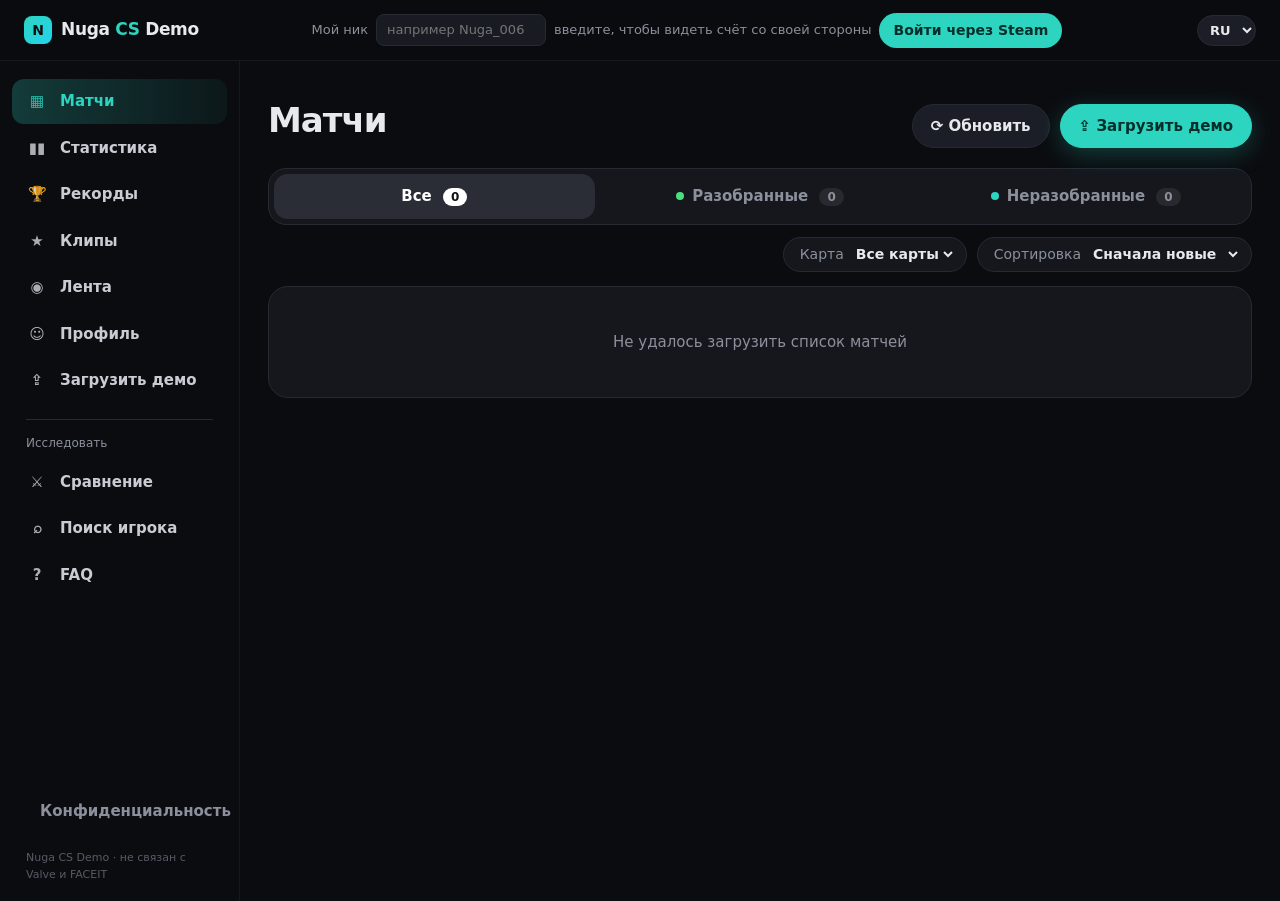
==== commit e0ec0805: "Update 12.11.2026  4:54" ====
--- a/static/index.html
+++ b/static/index.html
@@ -227,6 +227,39 @@
   .cs2 h3 button { background: none; border: 0; color: var(--muted); font-size: 20px; cursor: pointer; }
   .cs2 ol { margin: 0; padding-left: 20px; display: flex; flex-direction: column; gap: 10px; font-size: 14px; }
   .cs2 .muted { color: var(--muted); font-size: 12px; }
+  .cs2 .muted a { color: var(--accent); }
+  .clip3d { width: 100%; max-height: 70vh; border-radius: 10px; background: #000; display: block; }
+  .clip3dwait { display: flex; align-items: center; gap: 12px; font-size: 14px; }
+  .clip3dwait .spin { width: 18px; height: 18px; border: 2px solid var(--line); border-top-color: var(--accent); border-radius: 50%; animation: clip3dspin .8s linear infinite; flex: none; }
+  @keyframes clip3dspin { to { transform: rotate(360deg); } }
+  .clip3derr { color: var(--lose); font-size: 14px; }
+  .clip3d.vert { max-width: 360px; margin: 0 auto; }
+  .hcard.h3d { border-color: rgba(45,212,191,.5); }
+  .o3 .o3t { font-size: 12px; color: var(--muted); font-weight: 700; margin: 12px 0 6px; text-transform: uppercase; letter-spacing: .04em; }
+  .o3 .seg { display: flex; flex-wrap: wrap; gap: 6px; }
+  .o3 .seg button { background: #1b1e26; border: 1px solid var(--line); color: var(--text); border-radius: 10px; padding: 8px 12px;
+    font: inherit; font-size: 13px; font-weight: 600; cursor: pointer; text-align: left; }
+  .o3 .seg button small { display: block; font-weight: 400; color: var(--muted); font-size: 11px; margin-top: 2px; }
+  .o3 .seg button:hover { border-color: var(--accent); }
+  .o3 .seg button.on { border-color: var(--accent); background: rgba(45,212,191,.14); color: var(--accent); }
+  .o3 .seg.modes button { flex: 1 1 150px; }
+  .o3 .o3grid { display: grid; grid-template-columns: repeat(auto-fit, minmax(230px, 1fr)); gap: 0 18px; }
+  .o3 .o3row { display: flex; justify-content: space-between; align-items: center; gap: 10px; margin-top: 12px; font-size: 13px; flex-wrap: wrap; }
+  .o3 select { background: #1b1e26; color: var(--text); border: 1px solid var(--line); border-radius: 10px; padding: 8px 10px; font: inherit; font-size: 13px; }
+  .o3 .o3kills { max-height: 260px; overflow: auto; border: 1px solid var(--line); border-radius: 10px; margin-top: 8px; padding: 4px 10px 8px; }
+  .o3 .o3kills .o3rh { font-size: 11px; color: var(--muted); font-weight: 700; margin: 8px 0 2px; text-transform: uppercase; }
+  .o3 .o3kills label { display: flex; align-items: center; gap: 10px; padding: 5px 0; font-size: 13px; cursor: pointer; }
+  .o3 .o3kills .t { color: var(--muted); width: 36px; font-variant-numeric: tabular-nums; }
+  .o3 .o3kills .v { color: var(--muted); margin-left: auto; }
+  .o3 .o3go { display: flex; align-items: center; gap: 14px; margin-top: 16px; flex-wrap: wrap; }
+  .o3 .o3go .muted { flex: 1 1 260px; }
+  .toast { position: fixed; left: 50%; bottom: 28px; transform: translateX(-50%); z-index: 60; max-width: min(680px, calc(100vw - 32px));
+    background: #14171d; border: 1px solid var(--accent); border-radius: 14px; padding: 12px 16px; font-size: 14px; line-height: 1.45;
+    box-shadow: 0 12px 40px rgba(0,0,0,.55); display: none; align-items: flex-start; gap: 12px; }
+  .toast.err { border-color: var(--lose); }
+  .toast a { color: var(--accent); font-weight: 700; }
+  .toast button { background: none; border: 0; color: var(--muted); font-size: 20px; line-height: 1; cursor: pointer; margin-left: auto; }
+  @media (max-width: 760px) { .toast { bottom: 84px; } }
   .cmd { display: flex; gap: 6px; margin-top: 5px; }
   .cmd code { flex: 1; min-width: 0; overflow-x: auto; white-space: nowrap; background: #0b0d11; border: 1px solid var(--line);
               border-radius: 8px; padding: 7px 10px; font: 13px ui-monospace, Consolas, monospace; color: #e8c547; }
@@ -699,6 +732,7 @@
     .mhead .msc { font-size: 48px; }
   }
 </style>
+<link rel="stylesheet" href="/static/social.css?v=1">
 </head>
 <body>
 <header class="topbar">
@@ -711,6 +745,7 @@
       <a class="steambtn" href="/auth/steam">Войти через Steam</a>
     </div>
     <div class="userbar" id="userBar" hidden></div>
+    <span data-lang-slot></span>
   </div>
 </header>
 
@@ -721,11 +756,14 @@
     <a href="/app/stats" data-view="stats"><span class="ni">▮▮</span>Статистика</a>
     <a href="/app/records" data-view="records"><span class="ni">🏆</span>Рекорды</a>
     <a href="/app/clips" data-view="clips"><span class="ni">★</span>Клипы</a>
+    <a href="/app/feed" data-view="feed"><span class="ni">◉</span>Лента</a>
+    <a href="/app/profile" data-view="profile"><span class="ni">☺</span>Профиль</a>
     <a href="/app/upload" data-view="upload"><span class="ni">⇪</span>Загрузить демо</a>
     <div class="nsep">Исследовать</div>
     <a href="/app/compare" data-view="compare"><span class="ni">⚔</span>Сравнение</a>
     <a href="/app/search" data-view="search"><span class="ni">⌕</span>Поиск игрока</a>
     <a href="/app/faq" data-view="faq"><span class="ni">?</span>FAQ</a>
+    <a class="tgnav" id="tgNav" href="#" target="_blank" rel="noopener" hidden><span class="ni">✈</span>Наш Телеграм</a>
     <button class="nmore" id="navMore" type="button"><span class="ni">⋯</span>Ещё</button>
     <div class="nfoot"><a href="/privacy" class="plink2">Конфиденциальность</a><br>Nuga CS Demo · не связан с Valve и FACEIT</div>
   </aside>
@@ -790,6 +828,20 @@
       <div class="cgal" id="clipGrid"></div>
     </section>
 
+    <!-- Лента: опубликованные клипы всех игроков -->
+    <section class="view" data-view="feed">
+      <div class="phead"><div><h1>Лента</h1><div class="psub">Клипы, которые опубликовали игроки</div></div></div>
+      <div class="clipbar">
+        <div class="seg" id="feedScope"><button data-s="all" class="on">Все</button><button data-s="following">Подписки</button></div>
+      </div>
+      <div class="cgal" id="feedGrid"></div>
+    </section>
+
+    <!-- Профиль -->
+    <section class="view" data-view="profile">
+      <div id="profileBox"></div>
+    </section>
+
     <!-- Сравнение -->
     <section class="view" data-view="compare">
       <div class="phead"><div><h1>Сравнение</h1><div class="psub">До 5 игроков FACEIT — по последним 20 матчам каждого</div></div>
@@ -912,7 +964,7 @@
     <div class="pane" data-pane="highlights">
       <h2 class="first">Хайлайты</h2>
       <div class="hl" id="highlights"></div>
-      <div class="clipnote" id="clipNote">🎬 — скачать 2D-клип момента · 🎮 — посмотреть момент в самой CS2</div>
+      <div class="clipnote" id="clipNote">🎬 — скачать 2D-клип момента · 🎮 — 3D-клип: момент из самой CS2</div>
       <div id="cs2Panel"></div>
     </div>
 
@@ -956,6 +1008,8 @@
   </div>
 </div>
 
+<script src="/static/i18n.js?v=1"></script>
+<script src="/static/social.js?v=1"></script>
 <script>
 const $ = (id) => document.getElementById(id);
 const drop = $("drop"), fileInput = $("file"), statusEl = $("status"), bar = $("bar");
@@ -1130,16 +1184,16 @@
 }));
 
 // ---------- Разделы приложения (боковое меню) ----------
-const VIEWS = ["matches", "stats", "records", "clips", "upload", "compare", "search", "faq"];
+const VIEWS = ["matches", "stats", "records", "clips", "feed", "profile", "upload", "compare", "search", "faq"];
 const VIEW_TITLES = { matches: "Матчи", stats: "Статистика", records: "Рекорды", clips: "Клипы", upload: "Загрузить демо",
-                      compare: "Сравнение", search: "Поиск игрока", faq: "FAQ" };
+                      feed: "Лента", profile: "Профиль", compare: "Сравнение", search: "Поиск игрока", faq: "FAQ" };
 let VIEW = "matches";
 
 function navOn(name) {
   document.querySelectorAll("#sidenav a").forEach((a) => a.classList.toggle("on", a.dataset.view === name));
 }
 
-function showView(name, push = true) {
+function showView(name, push = true, arg) {
   if (!VIEWS.includes(name)) name = "matches";
   VIEW = name;
   stop();
@@ -1152,6 +1206,14 @@
   document.title = `${VIEW_TITLES[name]} — Nuga CS Demo`;
   window.scrollTo({ top: 0 });
   if (name === "compare") initCompare();
+  if (name === "profile") Social.renderProfile(arg);      // arg — Steam ID чужого профиля, без него открываем свой
+  if (name === "feed") Social.renderFeed();
+}
+// Открыть то, что написано в адресе: /u/<steam id> — профиль игрока, иначе раздел приложения
+function showFromPath() {
+  const u = location.pathname.match(/^\/u\/(\d{17})$/);
+  if (u) showView("profile", false, u[1]);
+  else showView(viewFromPath(), false);
 }
 const showHome = () => showView("matches", false);
 const viewFromPath = () => (location.pathname.match(/^\/app\/([a-z]+)/) || [])[1] || "matches";
@@ -1313,7 +1375,7 @@
     const acts = r.saved
       ? `${r.hl ? `<span class="hlchip" title="Хайлайтов в матче">★ ${r.hl}</span>` : ""}` +
         `<button class="delbtn" data-del="${esc(r.saved.id)}" title="Удалить разбор, чтобы загрузить демку заново">🗑</button><span class="chev">›</span>`
-      : `<button class="abtn imp" data-fid="${esc(r.fid)}" title="Выберите скачанную демку этого матча">Загрузить · 2 <span class="coin"></span></button>` +
+      : `<button class="abtn imp" data-fid="${esc(r.fid)}" title="Найти демку этого матча и разобрать">Загрузить · 2 <span class="coin"></span></button>` +
         `<a class="abtn ghost" href="${esc(r.url)}" target="_blank" rel="noopener">Комната ↗</a>`;
     return `<div class="mtr ${r.won === true ? "win" : r.won === false ? "lose" : ""}${r.saved ? " done" : ""}"${r.saved ? ` data-id="${esc(r.saved.id)}"` : ""}>` +
       `<div class="mmap"><span class="micon" style="background:${mapColor(r.map)};--ring:${mapColor(r.map)}">${esc(mapAbbr(r.map))}` +
@@ -1348,9 +1410,85 @@
   }));
   box.querySelectorAll(".abtn.imp").forEach((b) => b.addEventListener("click", (e) => {
     e.stopPropagation();
-    ROW_FACEIT_ID = b.dataset.fid;
-    $("rowFile").click();
+    importFromFaceit(b);
   }));
+}
+
+// ---------- Кнопка «Загрузить» у матча FACEIT ----------
+// Сервер сам достаёт демку: через FACEIT Downloads API или из папки «Загрузки» на этом компьютере.
+// Если демки ещё нет — просим скачать её в комнате матча и ждём: как только файл появится, разбор начнётся сам.
+let IMPORT = null;      // { fid, timer } — какой матч сейчас ждёт демку
+
+function toast(html, isError = false) {
+  let t = $("toast");
+  if (!t) { t = document.createElement("div"); t.id = "toast"; document.body.appendChild(t); }
+  t.className = "toast" + (isError ? " err" : "");
+  t.innerHTML = html + `<button id="toastClose" title="Закрыть">×</button>`;
+  t.style.display = "flex";
+  $("toastClose").addEventListener("click", stopImport);
+}
+
+function stopImport() {
+  if (IMPORT) clearInterval(IMPORT.timer);
+  IMPORT = null;
+  if ($("toast")) $("toast").style.display = "none";
+  renderMatchesPage();
+}
+
+function pickDemoFile(fid) {
+  stopImport();
+  ROW_FACEIT_ID = fid;
+  $("rowFile").click();
+}
+
+async function importFromFaceit(btn) {
+  const fid = btn.dataset.fid;
+  const room = btn.parentElement.querySelector("a.abtn.ghost")?.href || "";
+  if (!USER) { ROW_FACEIT_ID = fid; $("rowFile").click(); return; }
+  if (IMPORT) { if (IMPORT.fid === fid) return pickDemoFile(fid); stopImport(); }
+
+  const attempt = async () => {
+    const res = await fetch(`/api/faceit/import?faceit_id=${encodeURIComponent(fid)}`, { method: "POST" });
+    return { res, data: await res.json().catch(() => ({})) };
+  };
+  const finish = (data) => {
+    stopImport();
+    showMatch(data, true);
+    loadHistory();
+    refreshCoins();
+  };
+  const busy = () => {
+    document.querySelectorAll(`.abtn.imp[data-fid="${fid}"]`).forEach((x) => { x.disabled = true; x.textContent = "Разбираю…"; });
+  };
+
+  busy();
+  toast("⏳ Ищу демку и разбираю матч — это может занять около минуты…");
+  $("toastClose").style.display = "none";
+  let first;
+  try { first = await attempt(); } catch { stopImport(); return toast("Нет связи с сервером", true); }
+  if (first.res.ok) return finish(first.data);
+  const need = first.res.status === 409 && first.data.detail?.need_demo;
+  if (!need) { stopImport(); return toast(esc(typeof first.data.detail === "string" ? first.data.detail : `Ошибка сервера (${first.res.status})`), true); }
+  if (!first.data.detail.local) return pickDemoFile(fid);      // сайт открыт не на своём компьютере — выбираем файл вручную
+
+  // Демки нет в «Загрузках»: ждём, пока её скачают в комнате матча
+  IMPORT = { fid, timer: null };
+  renderMatchesPage();
+  document.querySelectorAll(`.abtn.imp[data-fid="${fid}"]`).forEach((x) => { x.textContent = "Жду демку… (выбрать файл)"; });
+  toast(`📥 Демки этого матча нет в «Загрузках». Откройте <a href="${esc(room)}" target="_blank" rel="noopener">комнату матча ↗</a> ` +
+    `и нажмите «Watch demo» — как только файл скачается, разбор начнётся сам.`);
+  let running = false, tries = 0;
+  IMPORT.timer = setInterval(async () => {
+    if (running || !IMPORT || IMPORT.fid !== fid) return;
+    if (++tries > 225) { stopImport(); return; }             // ждём до 15 минут
+    running = true;
+    try {
+      const r = await attempt();
+      if (r.res.ok) finish(r.data);
+      else if (r.res.status !== 409) { stopImport(); toast(esc(typeof r.data.detail === "string" ? r.data.detail : "Не удалось разобрать демку"), true); }
+    } catch { /* сервер перезапускается — попробуем ещё раз */ }
+    running = false;
+  }, 4000);
 }
 
 $("mTabs").querySelectorAll("button").forEach((b) => b.addEventListener("click", () => {
@@ -1447,11 +1585,15 @@
     return `<button class="clipc" data-i="${i}" style="--mc:${mapColor(c.m.map)}">` +
       `<div class="thumb"><span class="rad" style="background-image:url('/static/maps/${map}.png')"></span>` +
       `<img class="lg" src="/static/maps/icons/${map}.png" alt="" loading="lazy" onerror="this.remove()">` +
-      `<span class="bd ${badge(c.h.t)}">${esc(c.h.t)}</span><span class="play">▶</span></div>` +
+      `<span class="bd ${badge(c.h.t)}">${esc(c.h.t)}</span><span class="csave" data-i="${i}" title="Сохранить в профиль">＋</span><span class="play">▶</span></div>` +
       `<div class="info"><div class="who ${isMe(c.h.p) ? "me" : ""}">${esc(c.h.p)}</div>` +
       `<div class="det">${esc(mapTitle(c.m.map))} · раунд ${c.h.r + 1} · ${date(c.m.created)}</div></div></button>`;
   }).join("");
-  box.querySelectorAll(".clipc").forEach((b) => b.addEventListener("click", () => openClip(list[+b.dataset.i])));
+  box.querySelectorAll(".clipc").forEach((b) => b.addEventListener("click", async (e) => {
+    const c = list[+b.dataset.i], save = e.target.closest(".csave");
+    if (!save) return openClip(c);
+    if (await Social.saveClip({ match_id: c.m.id, round: c.h.r, tick: c.h.k, type: c.h.t })) { save.classList.add("ok"); save.textContent = "✓"; }
+  }));
 }
 
 // Открыть матч и сразу запустить реплей этого момента
@@ -1927,7 +2069,7 @@
 window.addEventListener("popstate", () => {
   const m = location.pathname.match(/^\/match\/([a-f0-9]{12})$/);
   if (m) openMatch(m[1], false);
-  else showView(viewFromPath(), false);
+  else showFromPath();
 });
 
 // ---------- Поиск игрока FACEIT ----------
@@ -2590,21 +2732,33 @@
 // Карточки хайлайтов: клик — переход в реплей за 3 секунды до момента
 function renderHighlights(data) {
   const list = data.replay?.highlights || [];
+  // Кнопка «3D-запись» для себя: компиляция, раунд целиком или монтаж из убийств
+  const me3d = data.players.findIndex((p) => isMe(p.name));
+  const my3d = me3d >= 0 ? `<div class="hitem"><button class="hcard h3d" id="open3dMine"><span class="bd cl">🎮</span>` +
+    `<span><div class="hn">3D-запись из CS2</div><div class="hs">Компиляция · раунд · монтаж</div></span></button></div>` : "";
+  const bind3d = () => $("open3dMine")?.addEventListener("click", () => open3d({ player: me3d }));
   if (!list.length) {
-    $("highlights").innerHTML = `<div class="note">В этом матче не нашлось мульти-киллов и клатчей</div>`;
+    $("highlights").innerHTML = my3d + `<div class="note">В этом матче не нашлось мульти-киллов и клатчей</div>`;
+    bind3d();
     return;
   }
   const badge = (t) => (t === "ACE" ? "ace" : t === "4K" ? "k4" : t === "3K" ? "k3" : "cl");
-  $("highlights").innerHTML = list.map((h, i) =>
+  $("highlights").innerHTML = my3d + list.map((h, i) =>
     `<div class="hitem"><button class="hcard" data-i="${i}"><span class="bd ${badge(h.type)}">${esc(h.type)}</span>` +
     `<span><div class="hn">${esc(data.players[h.player]?.name ?? "?")}</div>` +
     `<div class="hs">Раунд ${h.round + 1} · ${esc(h.detail)}</div></span></button>` +
+    (data.id ? `<button class="hclip hsave" data-i="${i}" title="Сохранить в профиль">＋</button>` : "") +
     `<button class="hclip" data-i="${i}" title="Скачать 2D-клип">🎬</button>` +
-    `<button class="hclip hcs2" data-i="${i}" title="Открыть момент в CS2">🎮</button></div>`).join("");
-  $("highlights").querySelectorAll(".hcard").forEach((b) =>
+    `<button class="hclip hcs2" data-i="${i}" title="3D-клип: записать и показать момент из самой CS2">🎮</button></div>`).join("");
+  $("highlights").querySelectorAll(".hcard:not(.h3d)").forEach((b) =>
     b.addEventListener("click", () => jumpTo(list[+b.dataset.i])));
-  $("highlights").querySelectorAll(".hclip:not(.hcs2)").forEach((b) =>
+  bind3d();
+  $("highlights").querySelectorAll(".hclip:not(.hcs2):not(.hsave)").forEach((b) =>
     b.addEventListener("click", () => recordClip(list[+b.dataset.i])));
+  $("highlights").querySelectorAll(".hsave").forEach((b) => b.addEventListener("click", async () => {
+    const h = list[+b.dataset.i];
+    if (await Social.saveClip({ match_id: data.id, round: h.round, tick: h.tick, type: h.type })) b.textContent = "✓";
+  }));
   $("highlights").querySelectorAll(".hcs2").forEach((b) =>
     b.addEventListener("click", () => showCs2(list[+b.dataset.i])));
   $("cs2Panel").innerHTML = "";
@@ -2678,8 +2832,153 @@
 }
 
 // ---------- Момент в CS2 ----------
+// Кнопка 🎮: на компьютере, где запущен сайт, сервер сам открывает CS2, записывает видео и отдаёт его на страницу.
+// Сначала показываем настройки: что записать (момент, все хайлайты, раунд, монтаж из убийств) и как (качество, HUD…).
+// Если запись недоступна (сайт открыт по публичной ссылке или нет CS2) — показываем команды для ручного просмотра.
+let CLIP3D_TIMER = null;
+const CLIP3D = Object.assign({ res: "1080", fps: 60, hud: "full", xray: false, vertical: false, enemy: "off", voice: "off" },
+  (() => { try { return JSON.parse(localStorage.getItem("clip3d") || "{}"); } catch { return {}; } })());
+
+function showCs2(h) { open3d({ player: h.player, round: h.round, h }); }
+
+async function open3d(ctx) {
+  clearInterval(CLIP3D_TIMER);
+  const data = R.data;
+  const name = data.players[ctx.player].name;
+  const rounds = data.replay.rounds;
+  const kills = (data.kill_events || []).filter((e) => e[2] === ctx.player);         // [раунд, тик, убийца, жертва, …, оружие, хедшот]
+  const mineHl = (data.replay.highlights || []).filter((x) => x.player === ctx.player);
+  const state = { mode: ctx.h ? "moment" : mineHl.length ? "compilation" : "montage", round: ctx.round ?? (kills[0]?.[0] ?? 0), picked: new Set() };
+
+  const panel = (body) => {
+    $("cs2Panel").innerHTML = `<div class="cs2 o3"><h3><span>🎮 3D-запись из CS2 · ${esc(name)}</span><button id="cs2Close" title="Закрыть">×</button></h3>${body}</div>`;
+    $("cs2Close").addEventListener("click", () => { clearInterval(CLIP3D_TIMER); $("cs2Panel").innerHTML = ""; });
+  };
+  const manualLink = ctx.h ? `<div class="muted" style="margin-top:10px"><a href="#" id="cs2Manual">Показать команды, чтобы открыть момент в CS2 вручную</a></div>` : "";
+  const bindManual = () => $("cs2Manual")?.addEventListener("click", (e) => { e.preventDefault(); showCs2Manual(ctx.h); });
+  const showVideo = (url) => {
+    panel(`<video class="clip3d${CLIP3D.vertical ? " vert" : ""}" src="${esc(url)}" controls autoplay playsinline></video>` +
+      `<div style="margin-top:10px;display:flex;gap:8px;flex-wrap:wrap"><a class="chip btn" href="${esc(url)}" download="${esc(`${data.map || "match"}_${name}.mp4`)}">⬇ Скачать видео</a>` +
+      `<button class="chip btn" id="o3Save">＋ Сохранить в профиль</button>` +
+      `<button class="chip btn" id="o3Again">⚙ Записать другое</button></div>`);
+    $("o3Again").addEventListener("click", () => open3d(ctx));
+    $("o3Save").addEventListener("click", async () => {
+      const h = state.mode === "moment" ? ctx.h : null;       // один хайлайт — прикрепляем видео к нему, иначе сохраняем как 3D-клип
+      const saved = await Social.saveClip({ match_id: data.id, video: url, player: name,
+        ...(h ? { round: h.round, tick: h.tick, type: h.type } : {}) });
+      if (saved) $("o3Save").textContent = "✓ В профиле";
+    });
+  };
+  const showError = (text) => {
+    panel(`<div class="clip3derr">${esc(text)}</div><div style="margin-top:10px"><button class="chip btn" id="o3Again">← Назад к настройкам</button></div>${manualLink}`);
+    $("o3Again").addEventListener("click", () => open3d(ctx));
+    bindManual();
+  };
+
+  let status;
+  try { status = await (await fetch("/api/clip3d/status")).json(); } catch { status = {}; }
+  if (!status.available || !data.id) {
+    if (ctx.h) return showCs2Manual(ctx.h);
+    panel(`<div class="clip3derr">3D-запись работает только на компьютере, где запущен сайт и установлена CS2.</div>`);
+    return;
+  }
+  if (!USER) return showError("Войдите через Steam, чтобы записывать видео из CS2");
+
+  const clock = (e) => { const s = Math.max(0, Math.round((e[1] - rounds[e[0]].start) / TICKRATE)); return `${Math.floor(s / 60)}:${String(s % 60).padStart(2, "0")}`; };
+  const seg = (key, options) => `<div class="seg" data-key="${key}">` + options.map(([v, label]) =>
+    `<button data-v="${esc(String(v))}" class="${String(CLIP3D[key] ?? state[key]) === String(v) ? "on" : ""}">${label}</button>`).join("") + `</div>`;
+
+  const draw = () => {
+    const modes = [];
+    if (ctx.h) modes.push(["moment", `Этот момент<small>${esc(ctx.h.type)} · раунд ${ctx.h.round + 1}</small>`]);
+    if (mineHl.length) modes.push(["compilation", `Компиляция<small>все хайлайты одним видео</small>`]);
+    modes.push(["round", `Раунд целиком<small>от начала до смерти</small>`]);
+    if (kills.length) modes.push(["montage", `Монтаж<small>выбрать убийства</small>`]);
+
+    let extra = "";
+    if (state.mode === "round") {
+      extra = `<div class="o3row"><span>Раунд</span><select id="o3Round">` + rounds.map((r, i) => {
+        const n = kills.filter((e) => e[0] === i).length;
+        return `<option value="${i}"${i === state.round ? " selected" : ""}>Раунд ${i + 1}${n ? ` — убийств: ${n}` : ""}</option>`;
+      }).join("") + `</select></div>`;
+    } else if (state.mode === "montage") {
+      let last = -1;
+      extra = `<div class="o3row"><span>Убийства: выбрано <b id="o3Count">${state.picked.size}</b> из ${kills.length}</span>` +
+        `<span><button class="chip btn" id="o3All">Выбрать все</button> <button class="chip btn" id="o3None">Сбросить</button></span></div><div class="o3kills">` +
+        kills.map((e) => {
+          const head = e[0] !== last ? `<div class="o3rh">Раунд ${e[0] + 1}</div>` : "";
+          last = e[0];
+          return head + `<label><input type="checkbox" data-t="${e[1]}"${state.picked.has(e[1]) ? " checked" : ""}>` +
+            `<span class="t">${clock(e)}</span><span>${esc(String(e[8] || "").replace(/^weapon_/, ""))}${e[9] ? " · в голову" : ""}</span>` +
+            `<span class="v">→ ${esc(data.players[e[3]]?.name ?? "?")}</span></label>`;
+        }).join("") + `</div>`;
+    }
+
+    panel(
+      `<div class="o3t">Что записать</div><div class="seg modes" data-key="mode">` + modes.map(([v, label]) =>
+        `<button data-v="${v}" class="${state.mode === v ? "on" : ""}">${label}</button>`).join("") + `</div>${extra}` +
+      `<div class="o3grid">` +
+      `<div><div class="o3t">Качество</div>${seg("res", [["720", "720p"], ["1080", "1080p Full HD"]])}</div>` +
+      `<div><div class="o3t">Частота кадров</div>${seg("fps", [[60, "60 FPS"], [120, "120 FPS"]])}</div>` +
+      `<div><div class="o3t">Формат</div>${seg("vertical", [[false, "16:9 · YouTube"], [true, "9:16 · Reels, Shorts"]])}</div>` +
+      `<div><div class="o3t">Интерфейс (HUD)</div>${seg("hud", [["full", "Весь"], ["killfeed", "Только киллфид"], ["none", "Без HUD"]])}</div>` +
+      `<div><div class="o3t">Рентген (игроки сквозь стены)</div>${seg("xray", [[false, "Выкл"], [true, "Вкл"]])}</div>` +
+      `<div><div class="o3t">Голосовой чат</div>${seg("voice", [["off", "Выкл"], ["all", "Обе команды"], ["team", "Свои"], ["enemy", "Противники"]])}</div>` +
+      `<div><div class="o3t">Камера противника (убийство его глазами)</div>${seg("enemy", [["off", "Выкл"], ["each", "После каждого убийства"], ["end", "После всех убийств"]])}</div>` +
+      `</div>` +
+      `<div class="o3go"><button class="abtn imp" id="o3Start">● Записать</button>` +
+      `<span class="muted">Откроется окно CS2 — игра сама покажет и запишет видео. Ничего нажимать не нужно. CS2 и FACEIT AC перед записью закройте.</span></div>`);
+
+    $("cs2Panel").querySelectorAll(".seg button").forEach((b) => b.addEventListener("click", () => {
+      const key = b.parentElement.dataset.key;
+      let v = b.dataset.v;
+      if (v === "true" || v === "false") v = v === "true";
+      if (key === "fps") v = +v;
+      if (key === "mode") state.mode = v;
+      else { CLIP3D[key] = v; try { localStorage.setItem("clip3d", JSON.stringify(CLIP3D)); } catch { /* ничего */ } }
+      draw();
+    }));
+    $("o3Round")?.addEventListener("change", (e) => { state.round = +e.target.value; });
+    $("cs2Panel").querySelectorAll(".o3kills input").forEach((c) => c.addEventListener("change", () => {
+      c.checked ? state.picked.add(+c.dataset.t) : state.picked.delete(+c.dataset.t);
+      $("o3Count").textContent = state.picked.size;        // список не перерисовываем — иначе собьётся прокрутка
+    }));
+    $("o3All")?.addEventListener("click", () => { kills.forEach((e) => state.picked.add(e[1])); draw(); });
+    $("o3None")?.addEventListener("click", () => { state.picked.clear(); draw(); });
+    $("o3Start").addEventListener("click", start);
+  };
+
+  const start = async () => {
+    if (state.mode === "montage" && !state.picked.size) return alert("Отметьте хотя бы одно убийство");
+    const body = { mode: state.mode, player: ctx.player, round: state.mode === "moment" ? ctx.h.round : state.round,
+      kills: state.mode === "montage" ? [...state.picked] : [], ...CLIP3D };
+    panel(`<div class="clip3dwait"><span class="spin"></span><span id="clip3dStep">Запускаю CS2…</span></div>` +
+      `<div class="muted" style="margin-top:8px" id="clip3dHint">Окно CS2 лучше не трогать, пока идёт запись.</div>`);
+    try {
+      const res = await fetch(`/api/match/${encodeURIComponent(data.id)}/clip3d`, {
+        method: "POST", headers: { "Content-Type": "application/json" }, body: JSON.stringify(body) });
+      const job = await res.json().catch(() => ({}));
+      if (!res.ok) return showError(typeof job.detail === "string" ? job.detail : `Ошибка сервера (${res.status})`);
+      if (job.state === "done") return showVideo(job.url);
+      if (job.seconds && $("clip3dHint")) $("clip3dHint").textContent += ` Видео ~${job.seconds} с, запись займёт примерно ${Math.ceil((90 + job.seconds * 4) / 60)} мин.`;
+    } catch { return showError("Нет связи с сервером"); }
+
+    CLIP3D_TIMER = setInterval(async () => {
+      let st;
+      try { st = await (await fetch("/api/clip3d/status")).json(); } catch { return; }
+      if (st.state === "running") { if ($("clip3dStep")) $("clip3dStep").textContent = st.step || "Идёт запись…"; return; }
+      clearInterval(CLIP3D_TIMER);
+      if (st.state === "done" && st.url) showVideo(st.url);
+      else showError(st.step || "Не получилось записать видео");
+    }, 1500);
+  };
+
+  draw();
+  $("cs2Panel").scrollIntoView({ behavior: "smooth", block: "nearest" });
+}
+
 // Готовим команды консоли: перемотать демку к моменту и включить вид от первого лица нужного игрока
-function showCs2(h) {
+function showCs2Manual(h) {
   const r = R.data.replay.rounds[h.round];
   const name = R.data.players[h.player].name;
   const myKills = r.kills.filter((k) => k.attacker === name).map((k) => k.tick);
@@ -3038,11 +3337,11 @@
 document.addEventListener("click", (e) => { if (!e.target.closest(".nmore")) $("sidenav").classList.remove("more"); });
 
 // ---------- При открытии страницы ----------
-loadUser().finally(() => { loadHistory(); if (VIEW === "compare") initCompare(); });
+loadUser().finally(() => { loadHistory(); if (VIEW === "compare") initCompare(); Social.onUser(); });
 {
   const m = location.pathname.match(/^\/match\/([a-f0-9]{12})$/);
   if (m) openMatch(m[1], false);
-  else showView(viewFromPath(), false);
+  else showFromPath();
 }
 </script>
 </body>
--- a/static/social.css
+++ b/static/social.css
@@ -0,0 +1,110 @@
+/* Nuga CS Demo — профиль, лента, уведомления, «Наш Телеграм» */
+
+/* Колокольчик в шапке */
+.bellbtn { position: relative; background: #1b1e26; border: 1px solid var(--line); color: var(--text); border-radius: 999px;
+           width: 36px; height: 34px; font-size: 15px; cursor: pointer; display: grid; place-items: center; padding: 0; }
+.bellbtn:hover { border-color: #3a3f4b; }
+.bellbtn .bdg { position: absolute; top: -5px; right: -5px; min-width: 18px; height: 18px; border-radius: 9px; padding: 0 5px;
+                background: var(--lose); color: #fff; font-size: 11px; font-weight: 800; line-height: 18px; text-align: center; }
+.bellbtn .bdg[hidden] { display: none; }
+.bellpanel { position: fixed; top: 64px; right: 16px; z-index: 40; width: min(380px, calc(100vw - 24px)); max-height: 70vh; overflow: auto;
+             background: var(--panel); border: 1px solid var(--line); border-radius: 18px; box-shadow: 0 20px 60px rgba(0,0,0,.5);
+             display: none; }
+.bellpanel.on { display: block; }
+.bellpanel h3 { margin: 0; padding: 14px 16px 10px; font-size: 16px; }
+.nitem { display: flex; gap: 12px; align-items: center; width: 100%; text-align: left; background: none; border: 0;
+         border-top: 1px solid var(--line); color: var(--text); font: inherit; font-size: 14px; padding: 11px 16px; cursor: pointer; }
+.nitem:hover { background: #1f232c; }
+.nitem.new { background: rgba(45,212,191,.07); }
+.nitem img, .nitem .noav { width: 36px; height: 36px; border-radius: 50%; object-fit: cover; background: #2a2f3a; flex: none; }
+.nitem small { display: block; color: var(--muted); font-size: 12px; margin-top: 1px; }
+.nempty { padding: 6px 16px 20px; color: var(--muted); font-size: 14px; }
+
+.userbar img, .userbar .ut { cursor: pointer; }
+
+/* «Наш Телеграм» в меню */
+.sidenav a.tgnav { color: #6cc4f5; }
+.sidenav a.tgnav[hidden] { display: none; }
+.sidenav a.tgnav:hover { color: #9bd8fa; }
+
+/* Профиль */
+.pfhead { display: flex; gap: 26px; align-items: center; background: #15171d; border: 1px solid var(--line); border-radius: 22px;
+          padding: 24px 26px; margin-bottom: 16px; flex-wrap: wrap; }
+.pfhead .pfav { width: 108px; height: 108px; border-radius: 50%; object-fit: cover; background: #2a2f3a; flex: none;
+                border: 3px solid rgba(45,212,191,.5); }
+.pfmain { flex: 1; min-width: 240px; }
+.pftop { display: flex; align-items: center; gap: 12px; flex-wrap: wrap; }
+.pfname { font-size: 28px; font-weight: 800; letter-spacing: -.02em; margin-right: 6px; overflow-wrap: anywhere; }
+.pfsub { color: var(--muted); font-size: 14px; margin-top: 2px; }
+.pfstats { display: flex; gap: 8px; margin-top: 14px; flex-wrap: wrap; }
+.pfst { background: none; border: 1px solid transparent; border-radius: 12px; color: var(--text); font: inherit; padding: 6px 14px 6px 0;
+        display: flex; gap: 7px; align-items: baseline; cursor: pointer; }
+.pfst b { font-size: 20px; font-weight: 800; }
+.pfst span { color: var(--muted); }
+.pfst:disabled { cursor: default; }
+.pfst:not(:disabled):hover span { color: var(--text); }
+.pftg { margin-top: 14px; display: flex; gap: 10px; align-items: center; flex-wrap: wrap; color: var(--muted); font-size: 14px; }
+.pftg .pbtn { padding: 7px 14px; font-size: 13px; }
+.pbtn.small { padding: 7px 14px; font-size: 13px; }
+
+.pclip { display: flex; flex-direction: column; min-width: 0; }
+.pclip .clipc { width: 100%; flex: 1; color: var(--text); font: inherit; }
+.pclip .clipc .vid { position: absolute; right: 12px; top: 12px; font-size: 11px; font-weight: 800; border-radius: 6px; padding: 3px 7px;
+                     background: rgba(0,0,0,.6); color: #fff; }
+.pclip .auth { display: flex; align-items: center; gap: 6px; color: var(--accent); font-size: 13px; font-weight: 700; margin-top: 4px; }
+.pclip .auth img { width: 18px; height: 18px; border-radius: 50%; object-fit: cover; background: #2a2f3a; }
+.pacts { display: flex; gap: 6px; margin-top: 6px; }
+.pacts button { flex: 1; background: #1b1e26; border: 1px solid var(--line); color: var(--text); border-radius: 10px; padding: 7px 8px;
+                font: inherit; font-size: 13px; font-weight: 700; cursor: pointer; white-space: nowrap; }
+.pacts button:hover { border-color: #3a3f4b; }
+.pacts button.go { background: rgba(45,212,191,.15); border-color: transparent; color: var(--accent); }
+.pacts button.ic { flex: 0 0 40px; }
+.pacts button.ic.del:hover { border-color: var(--lose); color: var(--lose); }
+.pfempty { background: #15171d; border: 1px dashed var(--line); border-radius: 18px; padding: 40px 20px; text-align: center; color: var(--muted); }
+.pfempty .pbtn { margin-top: 14px; }
+
+/* Окна: список людей, выбор клипа, видео */
+.smodal .mbox.wide { width: min(760px, 100%); }
+.urow { display: flex; align-items: center; gap: 12px; width: 100%; background: none; border: 0; border-top: 1px solid var(--line);
+        color: var(--text); font: inherit; padding: 10px 2px; cursor: pointer; text-align: left; }
+.urow:first-child { border-top: 0; }
+.urow:hover b { color: var(--accent); }
+.urow img, .urow .noav { width: 40px; height: 40px; border-radius: 50%; object-fit: cover; background: #2a2f3a; flex: none; }
+.urow small { display: block; color: var(--muted); }
+.pickc { display: flex; align-items: center; gap: 10px; border-top: 1px solid var(--line); padding: 10px 0; flex-wrap: wrap; }
+.pickc:first-child { border-top: 0; }
+.pickc .bd { font-size: 13px; font-weight: 800; border-radius: 8px; padding: 4px 9px; background: rgba(45,212,191,.15); color: var(--accent); }
+.pickc .tx { flex: 1; min-width: 140px; }
+.pickc .tx small { display: block; color: var(--muted); }
+.pickc button { background: #1b1e26; border: 1px solid var(--line); color: var(--text); border-radius: 10px; padding: 7px 12px;
+                font: inherit; font-size: 13px; font-weight: 700; cursor: pointer; }
+.pickc button.go { background: var(--accent); border-color: var(--accent); color: var(--on-accent); }
+.pickc button:disabled { opacity: .6; cursor: default; }
+.svideo { width: 100%; max-height: 70vh; border-radius: 12px; background: #000; display: block; margin-top: 12px; }
+
+/* Кнопка «сохранить в профиль» на карточках клипов и хайлайтов */
+.clipc .csave { position: absolute; left: 12px; bottom: 12px; width: 34px; height: 34px; border-radius: 50%; display: grid; place-items: center;
+                background: rgba(0,0,0,.55); color: #fff; font-size: 18px; font-weight: 700; }
+.clipc .csave:hover { background: var(--accent); color: var(--on-accent); }
+.clipc .csave.ok { background: var(--win); color: #0b0c10; }
+
+@media (max-width: 760px) {
+  .pfhead { padding: 18px 16px; gap: 16px; }
+  .pfhead .pfav { width: 76px; height: 76px; }
+  .pfname { font-size: 22px; }
+  .pfst { padding: 4px 10px 4px 0; }
+  .bellpanel { top: 60px; right: 12px; }
+  .cgal { grid-template-columns: repeat(auto-fill, minmax(160px, 1fr)); }
+  /* Новые разделы — тоже в выпадающем «Ещё» */
+  .sidenav a[data-view="feed"], .sidenav a[data-view="profile"], .sidenav a.tgnav { display: none; }
+  .sidenav.more a[data-view="feed"], .sidenav.more a[data-view="profile"], .sidenav.more a.tgnav:not([hidden]) {
+    display: flex; position: fixed; right: 10px; width: 190px; flex-direction: row; gap: 10px; justify-content: flex-start;
+    font-size: 15px; padding: 12px 14px; background: #1b1e26; border: 1px solid var(--line); border-radius: 12px; color: var(--text); }
+  .sidenav.more a[data-view="feed"]    { bottom: calc(352px + env(safe-area-inset-bottom)); }
+  .sidenav.more a[data-view="profile"] { bottom: calc(406px + env(safe-area-inset-bottom)); }
+  .sidenav.more a.tgnav:not([hidden])  { bottom: calc(460px + env(safe-area-inset-bottom)); color: #6cc4f5; }
+}
+@media (max-width: 600px) {
+  .userbar { gap: 7px; }
+  .userbar a.out { padding: 5px 9px; font-size: 12px; }
+}
